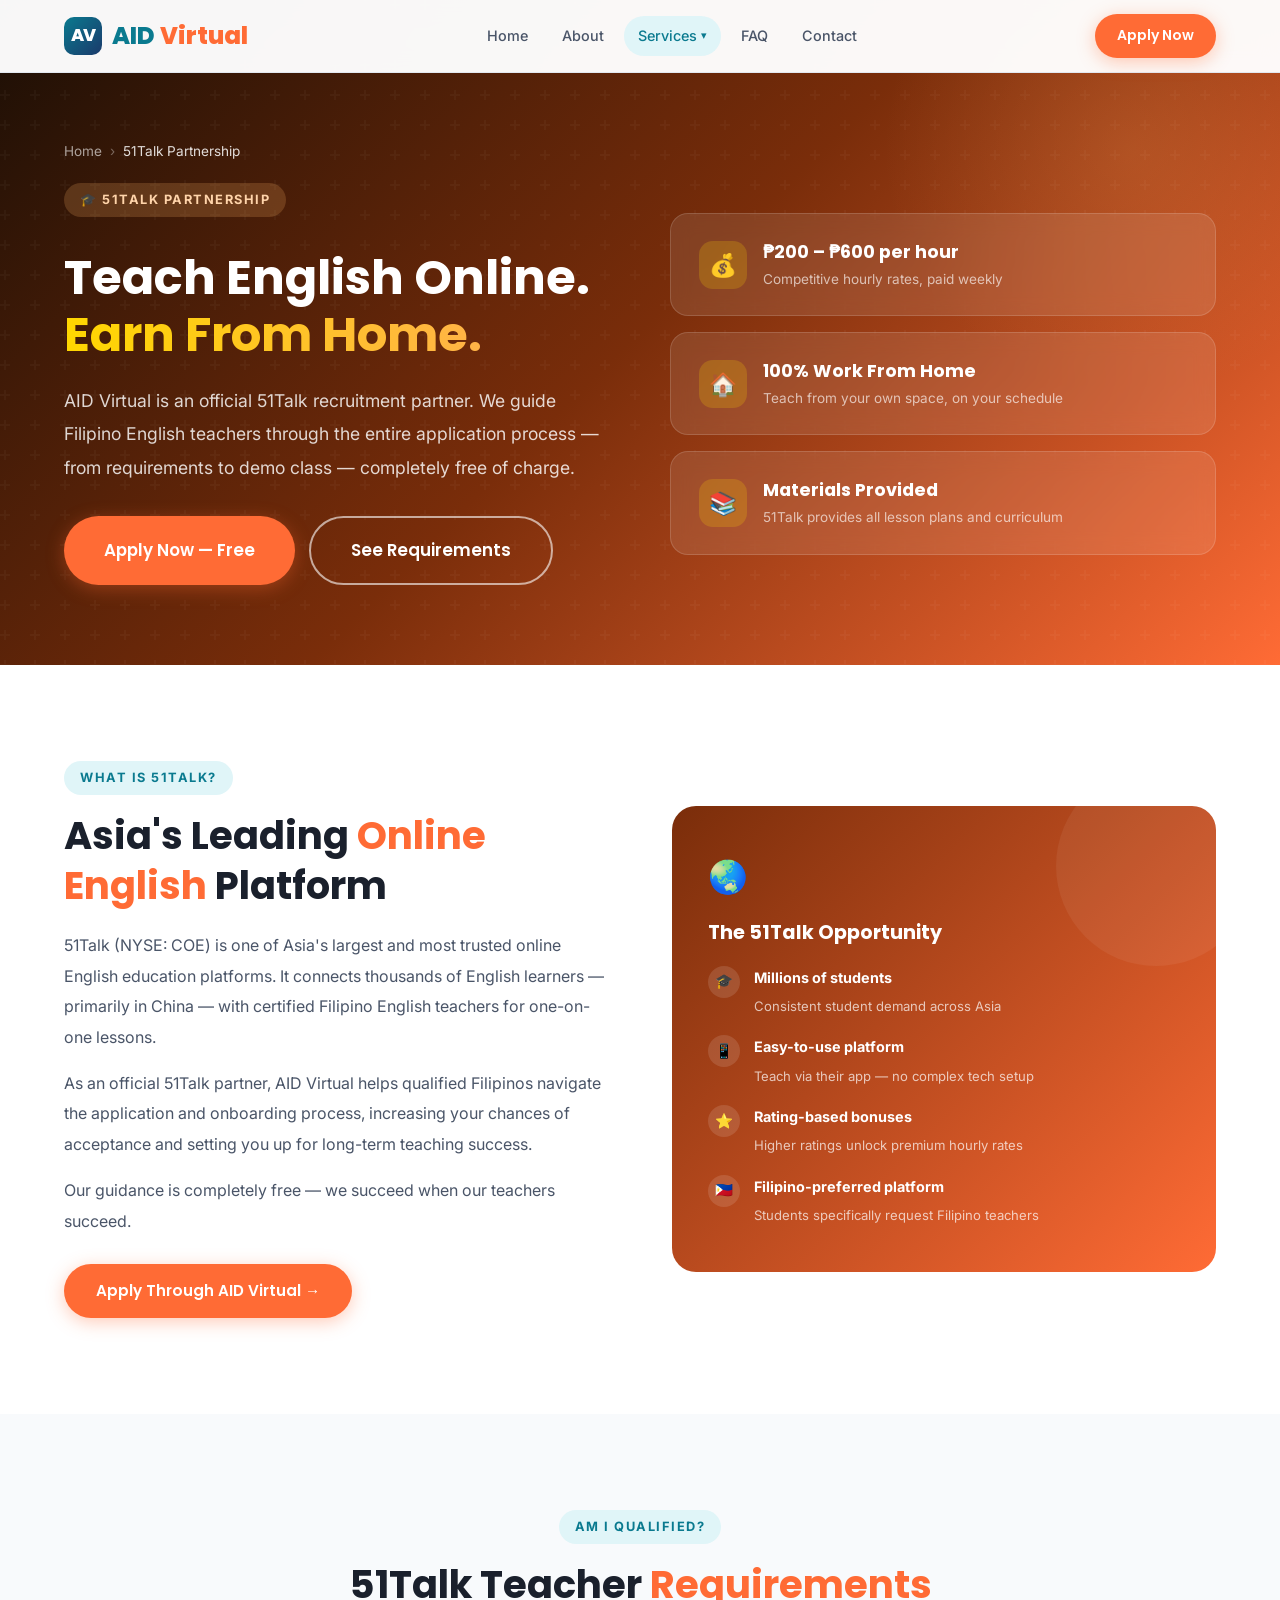
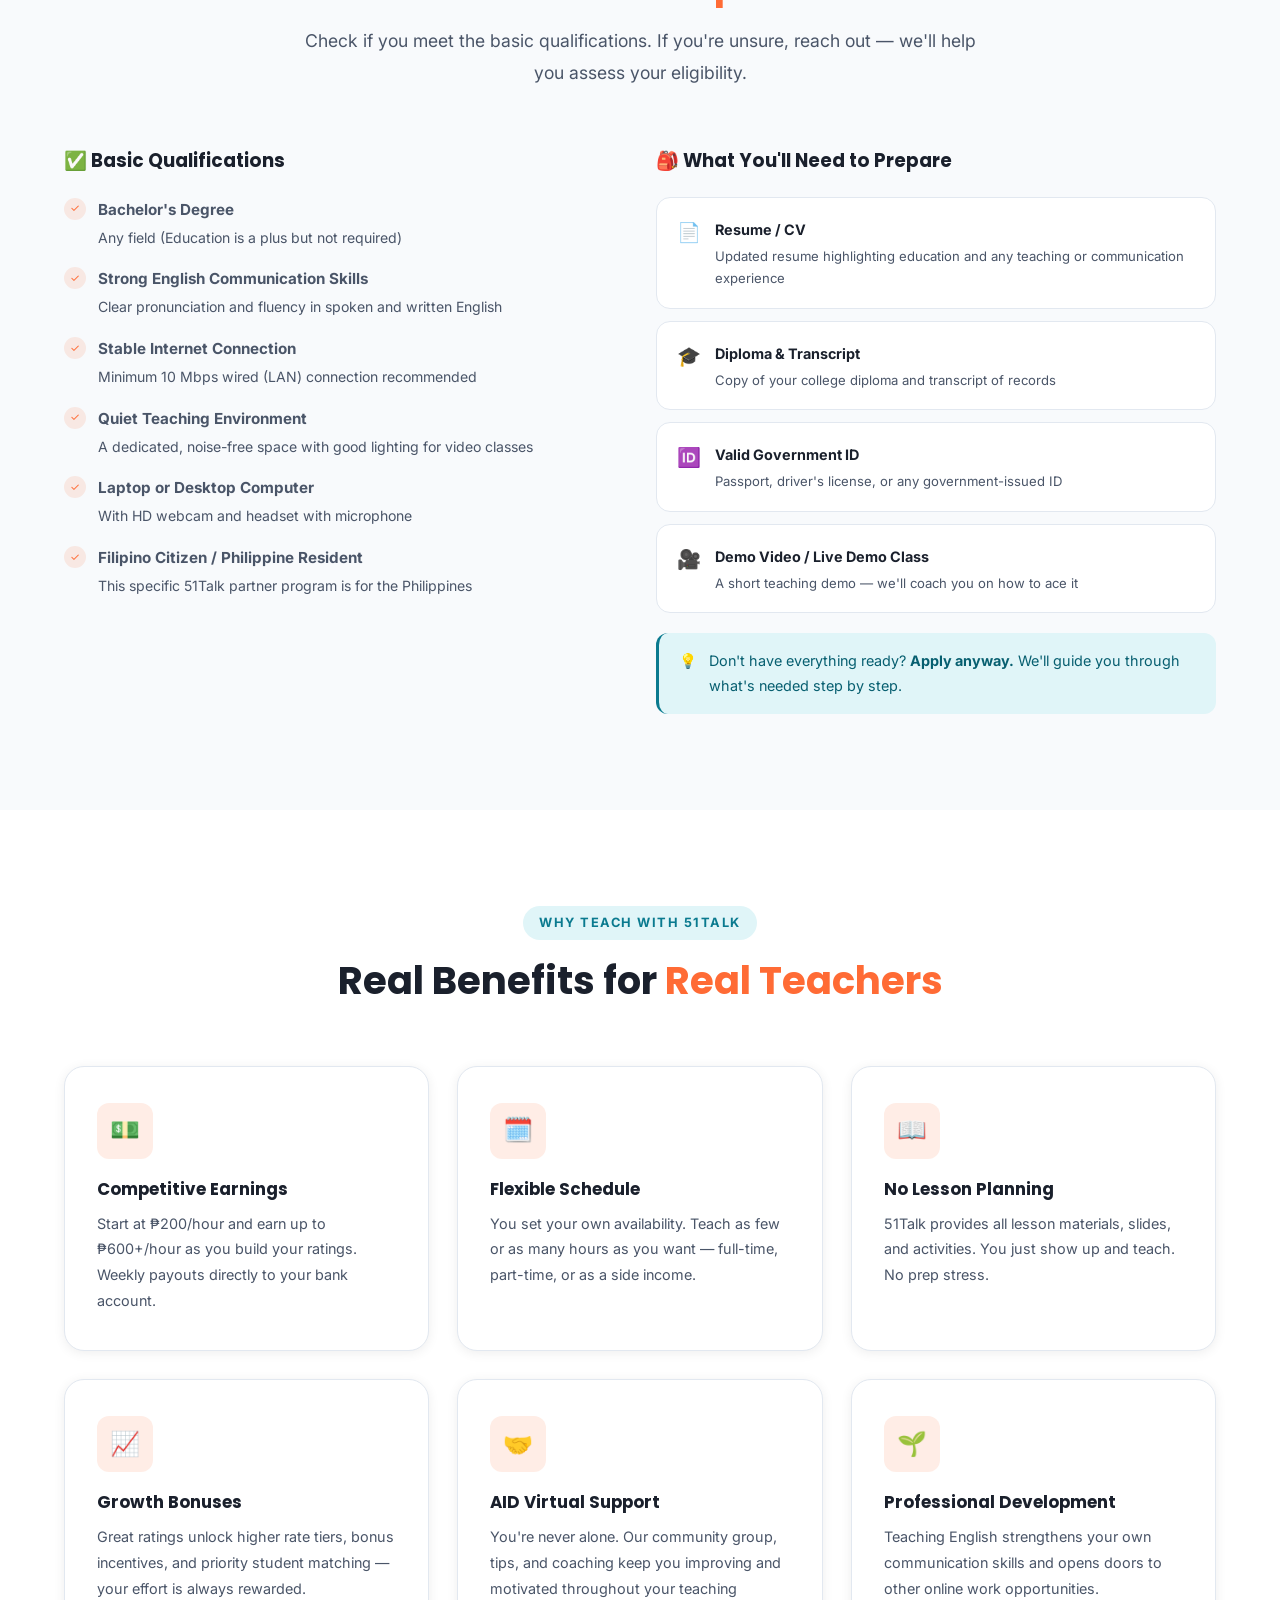
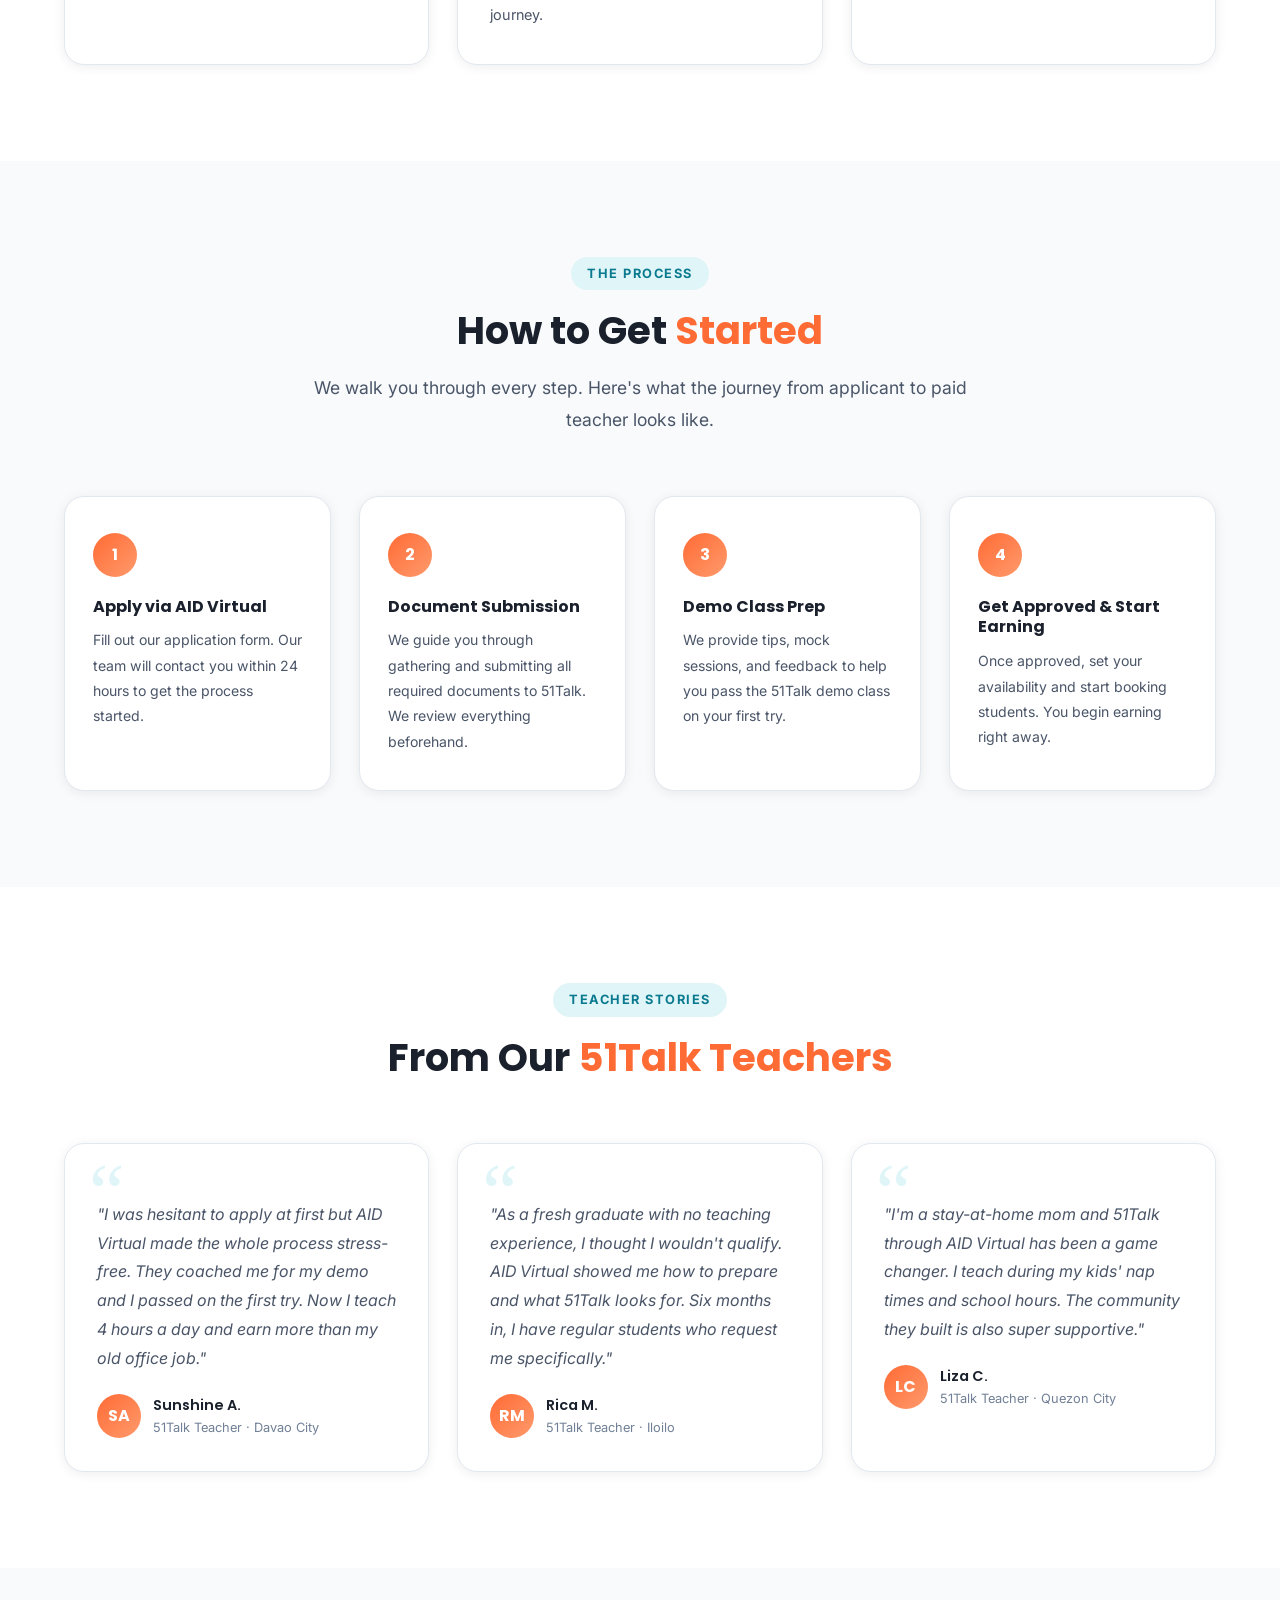
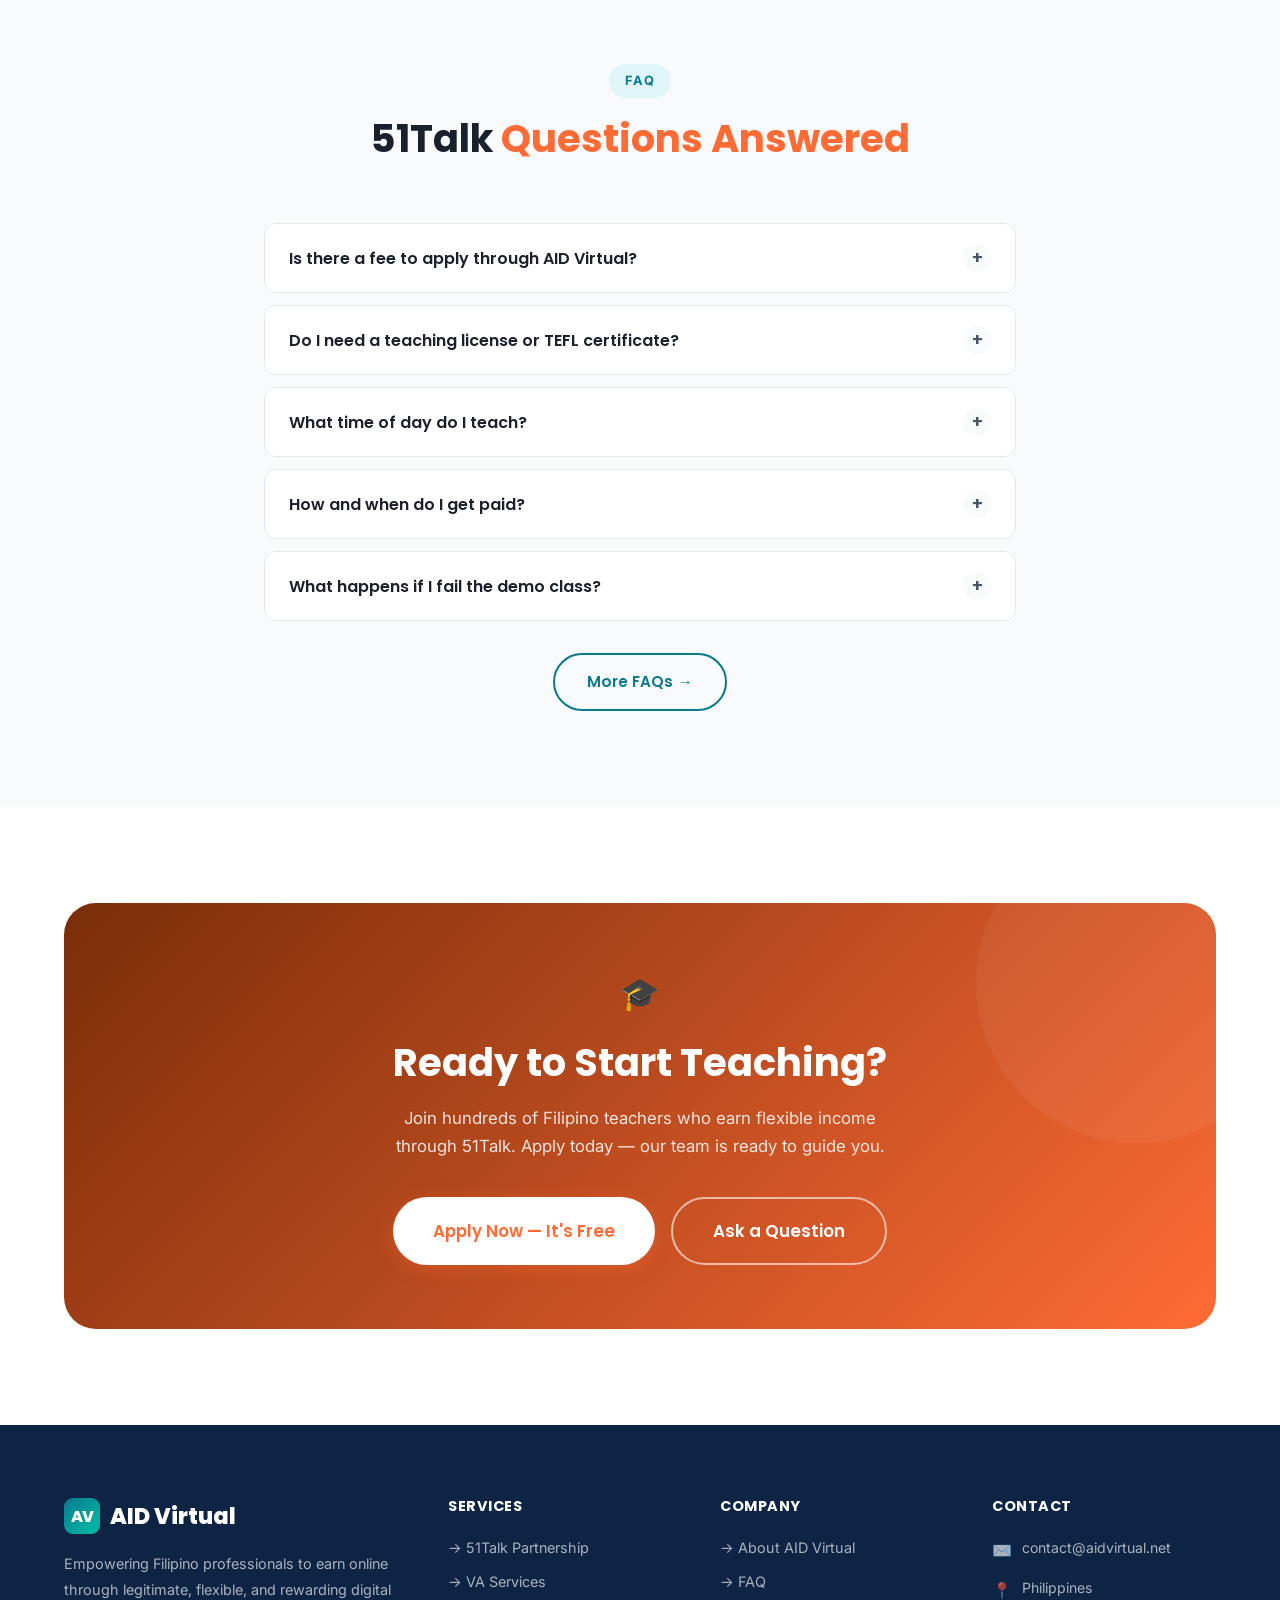
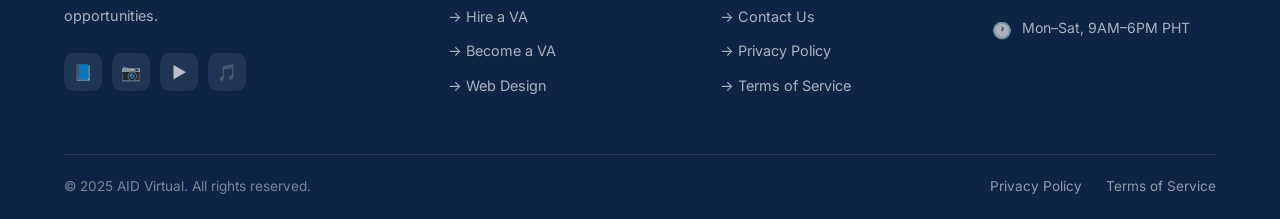
==== 51talk.html @ 7491eb92 "Initial commit: AID Virtual website" ====
<!DOCTYPE html>
<html lang="en">
<head>
  <meta charset="UTF-8" />
  <meta name="viewport" content="width=device-width, initial-scale=1.0" />
  <title>51Talk Partnership — Teach English Online | AID Virtual</title>
  <meta name="description" content="Join AID Virtual's 51Talk partnership and start earning ₱200–₱600/hour teaching English online from home. Free guidance, coaching, and community support." />
  <meta name="keywords" content="51Talk Philippines, teach English online Philippines, 51Talk application, online English teacher, work from home teacher Philippines" />
  <meta property="og:title" content="51Talk Partnership — Teach English Online | AID Virtual" />
  <meta property="og:description" content="Earn ₱200–₱600/hour teaching English online through 51Talk. AID Virtual guides you through every step — free of charge." />
  <meta property="og:url" content="https://aidvirtual.net/51talk.html" />
  <link rel="canonical" href="https://aidvirtual.net/51talk.html" />
  <link rel="icon" type="image/svg+xml" href="data:image/svg+xml,<svg xmlns='http://www.w3.org/2000/svg' viewBox='0 0 100 100'><rect width='100' height='100' rx='20' fill='%230A7A8F'/><text y='.9em' font-size='70' x='10' font-family='Arial' font-weight='bold' fill='white'>A</text></svg>" />
  <link rel="preconnect" href="https://fonts.googleapis.com" />
  <link rel="preconnect" href="https://fonts.gstatic.com" crossorigin />
  <link href="https://fonts.googleapis.com/css2?family=Poppins:wght@400;500;600;700;800&family=Inter:wght@400;500;600&display=swap" rel="stylesheet" />
  <link rel="stylesheet" href="styles.css" />
</head>
<body>

  <!-- ===== NAVIGATION ===== -->
  <nav class="navbar" role="navigation" aria-label="Main navigation">
    <div class="nav-container">
      <a href="index.html" class="nav-logo">
        <div class="logo-mark">AV</div>
        <span class="logo-text">AID <span>Virtual</span></span>
      </a>
      <div class="nav-links">
        <a href="index.html">Home</a>
        <a href="about.html">About</a>
        <div class="nav-dropdown">
          <a href="#" class="active">Services</a>
          <div class="dropdown-menu">
            <a href="51talk.html" class="dropdown-item">
              <div class="dropdown-icon" style="background:rgba(255,107,53,0.12);">🎓</div>
              <div class="dropdown-item-text">
                <strong>51Talk Partnership</strong>
                <span>Teach English online, earn from home</span>
              </div>
            </a>
            <a href="virtual-assistance.html" class="dropdown-item">
              <div class="dropdown-icon" style="background:rgba(0,191,165,0.12);">💼</div>
              <div class="dropdown-item-text">
                <strong>Virtual Assistance</strong>
                <span>Hire or become a skilled VA</span>
              </div>
            </a>
            <div class="dropdown-divider"></div>
            <a href="web-design.html" class="dropdown-item">
              <div class="dropdown-icon" style="background:rgba(124,58,237,0.12);">🌐</div>
              <div class="dropdown-item-text">
                <strong>Professional Web Design</strong>
                <span>Websites for doctors, lawyers & more</span>
              </div>
            </a>
          </div>
        </div>
        <a href="faq.html">FAQ</a>
        <a href="contact.html">Contact</a>
      </div>
      <div class="nav-cta">
        <a href="contact.html?service=51talk" class="btn btn-primary btn-sm">Apply Now</a>
      </div>
      <button class="hamburger" aria-label="Toggle menu">
        <span></span><span></span><span></span>
      </button>
    </div>
  </nav>
  <div class="mobile-menu">
    <a href="index.html">🏠 Home</a>
    <a href="about.html">👥 About Us</a>
    <a href="51talk.html">🎓 51Talk Partnership</a>
    <a href="virtual-assistance.html">💼 VA Services</a>
    <a href="web-design.html">🌐 Web Design</a>
    <a href="faq.html">❓ FAQ</a>
    <a href="contact.html">📬 Contact</a>
    <div class="mobile-cta">
      <a href="contact.html?service=51talk" class="btn btn-primary">Apply for 51Talk</a>
    </div>
  </div>

  <!-- ===== HERO ===== -->
  <section style="padding: 140px 0 80px; background: linear-gradient(135deg, #1A0E05 0%, #7A2D0A 50%, #FF6B35 100%); position: relative; overflow: hidden;">
    <div style="position: absolute; inset: 0; opacity: 0.03; background-image: url('data:image/svg+xml,%3Csvg width=\'60\' height=\'60\' viewBox=\'0 0 60 60\' xmlns=\'http://www.w3.org/2000/svg\'%3E%3Cg fill=\'%23ffffff\' fill-rule=\'evenodd\'%3E%3Cpath d=\'M36 34v-4h-2v4h-4v2h4v4h2v-4h4v-2h-4zm0-30V0h-2v4h-4v2h4v4h2V6h4V4h-4zM6 34v-4H4v4H0v2h4v4h2v-4h4v-2H6zM6 4V0H4v4H0v2h4v4h2V6h4V4H6z\'/%3E%3C/g%3E%3C/svg%3E'); pointer-events: none;"></div>
    <div style="position: absolute; top: -100px; right: -100px; width: 500px; height: 500px; background: radial-gradient(circle, rgba(255,180,100,0.15) 0%, transparent 70%); pointer-events: none;"></div>
    <div class="container" style="position: relative;">
      <nav class="breadcrumb" aria-label="Breadcrumb">
        <a href="index.html">Home</a>
        <span class="sep">›</span>
        <span class="current">51Talk Partnership</span>
      </nav>
      <div style="display: grid; grid-template-columns: 1fr 1fr; gap: 60px; align-items: center;">
        <div>
          <div class="eyebrow" style="background: rgba(255,180,100,0.2); color: #FFD4AA;">🎓 51Talk Partnership</div>
          <h1 style="font-size: clamp(2rem, 4vw, 3rem); color: white; margin: 16px 0 20px; line-height: 1.2;">Teach English Online. <span style="background: linear-gradient(90deg, #FFD700, #FFB347); -webkit-background-clip: text; -webkit-text-fill-color: transparent; background-clip: text;">Earn From Home.</span></h1>
          <p style="font-size: 1.1rem; color: rgba(255,255,255,0.82); line-height: 1.9; margin-bottom: 32px;">AID Virtual is an official 51Talk recruitment partner. We guide Filipino English teachers through the entire application process — from requirements to demo class — completely free of charge.</p>
          <div style="display: flex; gap: 14px; flex-wrap: wrap;">
            <a href="contact.html?service=51talk" class="btn btn-primary btn-lg">Apply Now — Free</a>
            <a href="#requirements" class="btn btn-outline btn-lg">See Requirements</a>
          </div>
        </div>
        <div class="fade-up" style="display: flex; flex-direction: column; gap: 16px;">
          <div style="background: rgba(255,255,255,0.1); backdrop-filter: blur(10px); border: 1px solid rgba(255,255,255,0.15); border-radius: 18px; padding: 24px 28px; display: flex; align-items: center; gap: 16px;">
            <div style="width: 48px; height: 48px; background: rgba(255,215,0,0.2); border-radius: 14px; display: flex; align-items: center; justify-content: center; font-size: 1.4rem; flex-shrink: 0;">💰</div>
            <div>
              <div style="font-family: 'Poppins', sans-serif; font-weight: 700; font-size: 1.1rem; color: white;">₱200 – ₱600 per hour</div>
              <div style="font-size: 0.85rem; color: rgba(255,255,255,0.65);">Competitive hourly rates, paid weekly</div>
            </div>
          </div>
          <div style="background: rgba(255,255,255,0.1); backdrop-filter: blur(10px); border: 1px solid rgba(255,255,255,0.15); border-radius: 18px; padding: 24px 28px; display: flex; align-items: center; gap: 16px;">
            <div style="width: 48px; height: 48px; background: rgba(255,215,0,0.2); border-radius: 14px; display: flex; align-items: center; justify-content: center; font-size: 1.4rem; flex-shrink: 0;">🏠</div>
            <div>
              <div style="font-family: 'Poppins', sans-serif; font-weight: 700; font-size: 1.1rem; color: white;">100% Work From Home</div>
              <div style="font-size: 0.85rem; color: rgba(255,255,255,0.65);">Teach from your own space, on your schedule</div>
            </div>
          </div>
          <div style="background: rgba(255,255,255,0.1); backdrop-filter: blur(10px); border: 1px solid rgba(255,255,255,0.15); border-radius: 18px; padding: 24px 28px; display: flex; align-items: center; gap: 16px;">
            <div style="width: 48px; height: 48px; background: rgba(255,215,0,0.2); border-radius: 14px; display: flex; align-items: center; justify-content: center; font-size: 1.4rem; flex-shrink: 0;">📚</div>
            <div>
              <div style="font-family: 'Poppins', sans-serif; font-weight: 700; font-size: 1.1rem; color: white;">Materials Provided</div>
              <div style="font-size: 0.85rem; color: rgba(255,255,255,0.65);">51Talk provides all lesson plans and curriculum</div>
            </div>
          </div>
        </div>
      </div>
    </div>
  </section>

  <!-- ===== ABOUT 51TALK ===== -->
  <section class="section">
    <div class="container">
      <div class="split">
        <div>
          <div class="eyebrow">What is 51Talk?</div>
          <h2 style="font-size: clamp(1.8rem, 3vw, 2.4rem); margin-bottom: 20px;">Asia's Leading <span class="text-cta">Online English</span> Platform</h2>
          <p style="color: var(--text-light); line-height: 1.9; margin-bottom: 16px;">51Talk (NYSE: COE) is one of Asia's largest and most trusted online English education platforms. It connects thousands of English learners — primarily in China — with certified Filipino English teachers for one-on-one lessons.</p>
          <p style="color: var(--text-light); line-height: 1.9; margin-bottom: 16px;">As an official 51Talk partner, AID Virtual helps qualified Filipinos navigate the application and onboarding process, increasing your chances of acceptance and setting you up for long-term teaching success.</p>
          <p style="color: var(--text-light); line-height: 1.9; margin-bottom: 28px;">Our guidance is completely free — we succeed when our teachers succeed.</p>
          <a href="contact.html?service=51talk" class="btn btn-primary">Apply Through AID Virtual →</a>
        </div>
        <div class="split-visual fade-up">
          <div style="background: linear-gradient(135deg, #7A2D0A, #FF6B35); border-radius: 24px; padding: 44px 36px; color: white; position: relative; overflow: hidden;">
            <div style="position: absolute; top: -40px; right: -40px; width: 200px; height: 200px; background: rgba(255,255,255,0.06); border-radius: 50%;"></div>
            <div style="position: relative;">
              <div style="font-size: 2rem; margin-bottom: 16px;">🌏</div>
              <h3 style="color: white; font-size: 1.2rem; margin-bottom: 20px;">The 51Talk Opportunity</h3>
              <div style="display: flex; flex-direction: column; gap: 16px;">
                <div style="display: flex; align-items: flex-start; gap: 14px;">
                  <div style="width: 32px; height: 32px; background: rgba(255,255,255,0.12); border-radius: 50%; display: flex; align-items: center; justify-content: center; flex-shrink: 0; font-size: 0.9rem;">🎓</div>
                  <div><strong style="display: block; margin-bottom: 2px; font-size: 0.9rem;">Millions of students</strong><span style="font-size: 0.82rem; color: rgba(255,255,255,0.7);">Consistent student demand across Asia</span></div>
                </div>
                <div style="display: flex; align-items: flex-start; gap: 14px;">
                  <div style="width: 32px; height: 32px; background: rgba(255,255,255,0.12); border-radius: 50%; display: flex; align-items: center; justify-content: center; flex-shrink: 0; font-size: 0.9rem;">📱</div>
                  <div><strong style="display: block; margin-bottom: 2px; font-size: 0.9rem;">Easy-to-use platform</strong><span style="font-size: 0.82rem; color: rgba(255,255,255,0.7);">Teach via their app — no complex tech setup</span></div>
                </div>
                <div style="display: flex; align-items: flex-start; gap: 14px;">
                  <div style="width: 32px; height: 32px; background: rgba(255,255,255,0.12); border-radius: 50%; display: flex; align-items: center; justify-content: center; flex-shrink: 0; font-size: 0.9rem;">⭐</div>
                  <div><strong style="display: block; margin-bottom: 2px; font-size: 0.9rem;">Rating-based bonuses</strong><span style="font-size: 0.82rem; color: rgba(255,255,255,0.7);">Higher ratings unlock premium hourly rates</span></div>
                </div>
                <div style="display: flex; align-items: flex-start; gap: 14px;">
                  <div style="width: 32px; height: 32px; background: rgba(255,255,255,0.12); border-radius: 50%; display: flex; align-items: center; justify-content: center; flex-shrink: 0; font-size: 0.9rem;">🇵🇭</div>
                  <div><strong style="display: block; margin-bottom: 2px; font-size: 0.9rem;">Filipino-preferred platform</strong><span style="font-size: 0.82rem; color: rgba(255,255,255,0.7);">Students specifically request Filipino teachers</span></div>
                </div>
              </div>
            </div>
          </div>
        </div>
      </div>
    </div>
  </section>

  <!-- ===== REQUIREMENTS ===== -->
  <section class="section section-alt" id="requirements">
    <div class="container">
      <div class="section-header">
        <div class="eyebrow">Am I Qualified?</div>
        <h2>51Talk Teacher <span class="text-cta">Requirements</span></h2>
        <p>Check if you meet the basic qualifications. If you're unsure, reach out — we'll help you assess your eligibility.</p>
      </div>

      <div class="grid-2" style="align-items: start;">
        <div>
          <h3 style="font-size: 1.15rem; margin-bottom: 24px; color: var(--text);">✅ Basic Qualifications</h3>
          <div class="feature-list" style="gap: 16px;">
            <div class="feature-item">
              <div class="check cta" style="background: rgba(255,107,53,0.12); color: var(--cta);">✓</div>
              <div>
                <strong style="display: block; margin-bottom: 2px;">Bachelor's Degree</strong>
                <span style="font-size: 0.88rem;">Any field (Education is a plus but not required)</span>
              </div>
            </div>
            <div class="feature-item">
              <div class="check" style="background: rgba(255,107,53,0.12); color: var(--cta);">✓</div>
              <div>
                <strong style="display: block; margin-bottom: 2px;">Strong English Communication Skills</strong>
                <span style="font-size: 0.88rem;">Clear pronunciation and fluency in spoken and written English</span>
              </div>
            </div>
            <div class="feature-item">
              <div class="check" style="background: rgba(255,107,53,0.12); color: var(--cta);">✓</div>
              <div>
                <strong style="display: block; margin-bottom: 2px;">Stable Internet Connection</strong>
                <span style="font-size: 0.88rem;">Minimum 10 Mbps wired (LAN) connection recommended</span>
              </div>
            </div>
            <div class="feature-item">
              <div class="check" style="background: rgba(255,107,53,0.12); color: var(--cta);">✓</div>
              <div>
                <strong style="display: block; margin-bottom: 2px;">Quiet Teaching Environment</strong>
                <span style="font-size: 0.88rem;">A dedicated, noise-free space with good lighting for video classes</span>
              </div>
            </div>
            <div class="feature-item">
              <div class="check" style="background: rgba(255,107,53,0.12); color: var(--cta);">✓</div>
              <div>
                <strong style="display: block; margin-bottom: 2px;">Laptop or Desktop Computer</strong>
                <span style="font-size: 0.88rem;">With HD webcam and headset with microphone</span>
              </div>
            </div>
            <div class="feature-item">
              <div class="check" style="background: rgba(255,107,53,0.12); color: var(--cta);">✓</div>
              <div>
                <strong style="display: block; margin-bottom: 2px;">Filipino Citizen / Philippine Resident</strong>
                <span style="font-size: 0.88rem;">This specific 51Talk partner program is for the Philippines</span>
              </div>
            </div>
          </div>
        </div>

        <div>
          <h3 style="font-size: 1.15rem; margin-bottom: 24px; color: var(--text);">🎒 What You'll Need to Prepare</h3>
          <div style="display: flex; flex-direction: column; gap: 12px;">
            <div style="background: white; border: 1px solid var(--border-light); border-radius: 14px; padding: 18px 20px; display: flex; align-items: flex-start; gap: 14px; transition: all 0.3s ease;" onmouseover="this.style.borderColor='var(--cta)'" onmouseout="this.style.borderColor='var(--border-light)'">
              <span style="font-size: 1.2rem;">📄</span>
              <div><strong style="font-size: 0.9rem;">Resume / CV</strong><p style="font-size: 0.82rem; color: var(--text-light); margin-top: 2px;">Updated resume highlighting education and any teaching or communication experience</p></div>
            </div>
            <div style="background: white; border: 1px solid var(--border-light); border-radius: 14px; padding: 18px 20px; display: flex; align-items: flex-start; gap: 14px; transition: all 0.3s ease;" onmouseover="this.style.borderColor='var(--cta)'" onmouseout="this.style.borderColor='var(--border-light)'">
              <span style="font-size: 1.2rem;">🎓</span>
              <div><strong style="font-size: 0.9rem;">Diploma & Transcript</strong><p style="font-size: 0.82rem; color: var(--text-light); margin-top: 2px;">Copy of your college diploma and transcript of records</p></div>
            </div>
            <div style="background: white; border: 1px solid var(--border-light); border-radius: 14px; padding: 18px 20px; display: flex; align-items: flex-start; gap: 14px; transition: all 0.3s ease;" onmouseover="this.style.borderColor='var(--cta)'" onmouseout="this.style.borderColor='var(--border-light)'">
              <span style="font-size: 1.2rem;">🆔</span>
              <div><strong style="font-size: 0.9rem;">Valid Government ID</strong><p style="font-size: 0.82rem; color: var(--text-light); margin-top: 2px;">Passport, driver's license, or any government-issued ID</p></div>
            </div>
            <div style="background: white; border: 1px solid var(--border-light); border-radius: 14px; padding: 18px 20px; display: flex; align-items: flex-start; gap: 14px; transition: all 0.3s ease;" onmouseover="this.style.borderColor='var(--cta)'" onmouseout="this.style.borderColor='var(--border-light)'">
              <span style="font-size: 1.2rem;">🎥</span>
              <div><strong style="font-size: 0.9rem;">Demo Video / Live Demo Class</strong><p style="font-size: 0.82rem; color: var(--text-light); margin-top: 2px;">A short teaching demo — we'll coach you on how to ace it</p></div>
            </div>
          </div>
          <div class="notice notice-info" style="margin-top: 20px;">
            <span>💡</span>
            <div>Don't have everything ready? <strong>Apply anyway.</strong> We'll guide you through what's needed step by step.</div>
          </div>
        </div>
      </div>
    </div>
  </section>

  <!-- ===== BENEFITS ===== -->
  <section class="section">
    <div class="container">
      <div class="section-header">
        <div class="eyebrow">Why Teach with 51Talk</div>
        <h2>Real Benefits for <span class="text-cta">Real Teachers</span></h2>
      </div>
      <div class="grid-3">
        <div class="card fade-up">
          <div class="card-icon cta-icon">💵</div>
          <h3 style="font-size: 1.05rem; margin-bottom: 10px;">Competitive Earnings</h3>
          <p style="color: var(--text-light); font-size: 0.9rem; line-height: 1.8;">Start at ₱200/hour and earn up to ₱600+/hour as you build your ratings. Weekly payouts directly to your bank account.</p>
        </div>
        <div class="card fade-up fade-up-delay-1">
          <div class="card-icon cta-icon">🗓️</div>
          <h3 style="font-size: 1.05rem; margin-bottom: 10px;">Flexible Schedule</h3>
          <p style="color: var(--text-light); font-size: 0.9rem; line-height: 1.8;">You set your own availability. Teach as few or as many hours as you want — full-time, part-time, or as a side income.</p>
        </div>
        <div class="card fade-up fade-up-delay-2">
          <div class="card-icon cta-icon">📖</div>
          <h3 style="font-size: 1.05rem; margin-bottom: 10px;">No Lesson Planning</h3>
          <p style="color: var(--text-light); font-size: 0.9rem; line-height: 1.8;">51Talk provides all lesson materials, slides, and activities. You just show up and teach. No prep stress.</p>
        </div>
        <div class="card fade-up">
          <div class="card-icon cta-icon">📈</div>
          <h3 style="font-size: 1.05rem; margin-bottom: 10px;">Growth Bonuses</h3>
          <p style="color: var(--text-light); font-size: 0.9rem; line-height: 1.8;">Great ratings unlock higher rate tiers, bonus incentives, and priority student matching — your effort is always rewarded.</p>
        </div>
        <div class="card fade-up fade-up-delay-1">
          <div class="card-icon cta-icon">🤝</div>
          <h3 style="font-size: 1.05rem; margin-bottom: 10px;">AID Virtual Support</h3>
          <p style="color: var(--text-light); font-size: 0.9rem; line-height: 1.8;">You're never alone. Our community group, tips, and coaching keep you improving and motivated throughout your teaching journey.</p>
        </div>
        <div class="card fade-up fade-up-delay-2">
          <div class="card-icon cta-icon">🌱</div>
          <h3 style="font-size: 1.05rem; margin-bottom: 10px;">Professional Development</h3>
          <p style="color: var(--text-light); font-size: 0.9rem; line-height: 1.8;">Teaching English strengthens your own communication skills and opens doors to other online work opportunities.</p>
        </div>
      </div>
    </div>
  </section>

  <!-- ===== HOW TO APPLY ===== -->
  <section class="section section-alt">
    <div class="container">
      <div class="section-header">
        <div class="eyebrow">The Process</div>
        <h2>How to Get <span class="text-cta">Started</span></h2>
        <p>We walk you through every step. Here's what the journey from applicant to paid teacher looks like.</p>
      </div>
      <div class="steps-grid">
        <div class="step-card fade-up">
          <div class="step-number" style="background: linear-gradient(135deg, #FF6B35, #FF9A6C);">1</div>
          <h3 style="font-size: 1rem; margin-bottom: 10px;">Apply via AID Virtual</h3>
          <p style="color: var(--text-light); font-size: 0.88rem; line-height: 1.8;">Fill out our application form. Our team will contact you within 24 hours to get the process started.</p>
        </div>
        <div class="step-card fade-up fade-up-delay-1">
          <div class="step-number" style="background: linear-gradient(135deg, #FF6B35, #FF9A6C);">2</div>
          <h3 style="font-size: 1rem; margin-bottom: 10px;">Document Submission</h3>
          <p style="color: var(--text-light); font-size: 0.88rem; line-height: 1.8;">We guide you through gathering and submitting all required documents to 51Talk. We review everything beforehand.</p>
        </div>
        <div class="step-card fade-up fade-up-delay-2">
          <div class="step-number" style="background: linear-gradient(135deg, #FF6B35, #FF9A6C);">3</div>
          <h3 style="font-size: 1rem; margin-bottom: 10px;">Demo Class Prep</h3>
          <p style="color: var(--text-light); font-size: 0.88rem; line-height: 1.8;">We provide tips, mock sessions, and feedback to help you pass the 51Talk demo class on your first try.</p>
        </div>
        <div class="step-card fade-up fade-up-delay-3">
          <div class="step-number" style="background: linear-gradient(135deg, #FF6B35, #FF9A6C);">4</div>
          <h3 style="font-size: 1rem; margin-bottom: 10px;">Get Approved & Start Earning</h3>
          <p style="color: var(--text-light); font-size: 0.88rem; line-height: 1.8;">Once approved, set your availability and start booking students. You begin earning right away.</p>
        </div>
      </div>
    </div>
  </section>

  <!-- ===== TESTIMONIALS ===== -->
  <section class="section">
    <div class="container">
      <div class="section-header">
        <div class="eyebrow">Teacher Stories</div>
        <h2>From Our <span class="text-cta">51Talk Teachers</span></h2>
      </div>
      <div class="grid-3">
        <div class="testimonial-card fade-up">
          <p class="testimonial-text">"I was hesitant to apply at first but AID Virtual made the whole process stress-free. They coached me for my demo and I passed on the first try. Now I teach 4 hours a day and earn more than my old office job."</p>
          <div class="testimonial-author">
            <div class="author-avatar" style="background: linear-gradient(135deg, #FF6B35, #FF9A6C);">SA</div>
            <div class="author-info">
              <div class="name">Sunshine A.</div>
              <div class="role">51Talk Teacher · Davao City</div>
            </div>
          </div>
        </div>
        <div class="testimonial-card fade-up fade-up-delay-1">
          <p class="testimonial-text">"As a fresh graduate with no teaching experience, I thought I wouldn't qualify. AID Virtual showed me how to prepare and what 51Talk looks for. Six months in, I have regular students who request me specifically."</p>
          <div class="testimonial-author">
            <div class="author-avatar" style="background: linear-gradient(135deg, #FF6B35, #FF9A6C);">RM</div>
            <div class="author-info">
              <div class="name">Rica M.</div>
              <div class="role">51Talk Teacher · Iloilo</div>
            </div>
          </div>
        </div>
        <div class="testimonial-card fade-up fade-up-delay-2">
          <p class="testimonial-text">"I'm a stay-at-home mom and 51Talk through AID Virtual has been a game changer. I teach during my kids' nap times and school hours. The community they built is also super supportive."</p>
          <div class="testimonial-author">
            <div class="author-avatar" style="background: linear-gradient(135deg, #FF6B35, #FF9A6C);">LC</div>
            <div class="author-info">
              <div class="name">Liza C.</div>
              <div class="role">51Talk Teacher · Quezon City</div>
            </div>
          </div>
        </div>
      </div>
    </div>
  </section>

  <!-- ===== FAQ ===== -->
  <section class="section section-alt">
    <div class="container" style="max-width: 800px;">
      <div class="section-header">
        <div class="eyebrow">FAQ</div>
        <h2>51Talk <span class="text-cta">Questions Answered</span></h2>
      </div>
      <div class="faq-item fade-up">
        <button class="faq-question">Is there a fee to apply through AID Virtual? <span class="faq-icon">+</span></button>
        <div class="faq-answer"><p>No — our guidance, coaching, and application support are 100% free. We will never ask you to pay for anything during the application process.</p></div>
      </div>
      <div class="faq-item fade-up">
        <button class="faq-question">Do I need a teaching license or TEFL certificate? <span class="faq-icon">+</span></button>
        <div class="faq-answer"><p>A teaching license is not required. A bachelor's degree (any field) and strong English communication skills are the primary qualifications. A TEFL certificate is an advantage but not mandatory.</p></div>
      </div>
      <div class="faq-item fade-up">
        <button class="faq-question">What time of day do I teach? <span class="faq-icon">+</span></button>
        <div class="faq-answer"><p>Because students are primarily in China, peak teaching times are Philippine mornings (around 6–10 AM PHT) and evenings (around 7–10 PM PHT). However, you can set your own availability and open slots during any hours you prefer.</p></div>
      </div>
      <div class="faq-item fade-up">
        <button class="faq-question">How and when do I get paid? <span class="faq-icon">+</span></button>
        <div class="faq-answer"><p>51Talk pays teachers weekly via direct bank transfer (local Philippine bank accounts supported). Your earnings accumulate throughout the week and are released on a regular payout schedule.</p></div>
      </div>
      <div class="faq-item fade-up">
        <button class="faq-question">What happens if I fail the demo class? <span class="faq-icon">+</span></button>
        <div class="faq-answer"><p>You can retry after a waiting period. With our coaching, the pass rate is significantly higher. We'll work with you on what went wrong and help you prepare for your next attempt.</p></div>
      </div>
      <div class="text-center mt-32 fade-up">
        <a href="faq.html#51talk" class="btn btn-outline-dark">More FAQs →</a>
      </div>
    </div>
  </section>

  <!-- ===== CTA ===== -->
  <section class="section">
    <div class="container">
      <div class="fade-up" style="background: linear-gradient(135deg, #7A2D0A 0%, #FF6B35 100%); border-radius: 32px; padding: 64px 56px; text-align: center; color: white; position: relative; overflow: hidden;">
        <div style="position: absolute; top: -80px; right: -80px; width: 320px; height: 320px; background: rgba(255,255,255,0.05); border-radius: 50%;"></div>
        <div style="position: relative;">
          <div style="font-size: 2rem; margin-bottom: 16px;">🎓</div>
          <h2 style="color: white; font-size: clamp(1.6rem, 3vw, 2.4rem); margin-bottom: 16px;">Ready to Start Teaching?</h2>
          <p style="color: rgba(255,255,255,0.85); font-size: 1.05rem; margin-bottom: 36px; max-width: 520px; margin-left: auto; margin-right: auto;">Join hundreds of Filipino teachers who earn flexible income through 51Talk. Apply today — our team is ready to guide you.</p>
          <div class="cta-buttons">
            <a href="contact.html?service=51talk" class="btn btn-primary btn-lg" style="background: white; color: var(--cta);">Apply Now — It's Free</a>
            <a href="contact.html" class="btn btn-outline btn-lg">Ask a Question</a>
          </div>
        </div>
      </div>
    </div>
  </section>

  <!-- ===== FOOTER ===== -->
  <footer class="footer" role="contentinfo">
    <div class="container">
      <div class="footer-grid">
        <div class="footer-brand">
          <div class="logo"><div class="logo-mark">AV</div>AID Virtual</div>
          <p>Empowering Filipino professionals to earn online through legitimate, flexible, and rewarding digital opportunities.</p>
          <div class="social-links">
            <a href="#" class="social-link" aria-label="Facebook">📘</a>
            <a href="#" class="social-link" aria-label="Instagram">📷</a>
            <a href="#" class="social-link" aria-label="YouTube">▶️</a>
            <a href="#" class="social-link" aria-label="TikTok">🎵</a>
          </div>
        </div>
        <div class="footer-col">
          <h4>Services</h4>
          <ul>
            <li><a href="51talk.html">→ 51Talk Partnership</a></li>
            <li><a href="virtual-assistance.html">→ VA Services</a></li>
            <li><a href="virtual-assistance.html#hire">→ Hire a VA</a></li>
            <li><a href="virtual-assistance.html#apply">→ Become a VA</a></li>
            <li><a href="web-design.html">→ Web Design</a></li>
          </ul>
        </div>
        <div class="footer-col">
          <h4>Company</h4>
          <ul>
            <li><a href="about.html">→ About AID Virtual</a></li>
            <li><a href="faq.html">→ FAQ</a></li>
            <li><a href="contact.html">→ Contact Us</a></li>
            <li><a href="privacy-policy.html">→ Privacy Policy</a></li>
            <li><a href="terms.html">→ Terms of Service</a></li>
          </ul>
        </div>
        <div class="footer-col">
          <h4>Contact</h4>
          <div class="footer-contact-item"><span class="icon">✉️</span><a href="mailto:contact@aidvirtual.net">contact@aidvirtual.net</a></div>
          <div class="footer-contact-item"><span class="icon">📍</span><span>Philippines</span></div>
          <div class="footer-contact-item"><span class="icon">🕐</span><span>Mon–Sat, 9AM–6PM PHT</span></div>
        </div>
      </div>
      <div class="footer-bottom">
        <span>© 2025 AID Virtual. All rights reserved.</span>
        <div style="display: flex; gap: 24px; flex-wrap: wrap;">
          <a href="privacy-policy.html">Privacy Policy</a>
          <a href="terms.html">Terms of Service</a>
        </div>
      </div>
    </div>
  </footer>

  <style>
    @media (max-width: 768px) {
      .hero-51-grid { grid-template-columns: 1fr !important; }
    }
  </style>
  <script src="script.js"></script>
</body>
</html>
---- styles.css ----
/* ===================================================
   AID Virtual — Global Stylesheet
   =================================================== */

/* ===== Google Fonts Import ===== */
@import url('https://fonts.googleapis.com/css2?family=Poppins:wght@400;500;600;700;800&family=Inter:wght@400;500;600&display=swap');

/* ===== CSS Variables ===== */
:root {
  --primary:        #0A7A8F;
  --primary-dark:   #075F70;
  --primary-light:  #E0F5F8;
  --primary-mid:    #B2E8EF;
  --navy:           #1B3A6B;
  --navy-dark:      #0D2445;
  --accent:         #00BFA5;
  --cta:            #FF6B35;
  --cta-dark:       #E55A25;
  --purple:         #7C3AED;
  --purple-dark:    #6025C5;
  --purple-light:   #EDE9FE;
  --text:           #1A202C;
  --text-light:     #4A5568;
  --text-lighter:   #718096;
  --white:          #FFFFFF;
  --bg:             #F8FAFC;
  --bg-alt:         #EFF6F8;
  --border:         #CBD5E0;
  --border-light:   #E2E8F0;
  --shadow:         0 4px 20px rgba(10, 122, 143, 0.10);
  --shadow-lg:      0 10px 40px rgba(10, 122, 143, 0.15);
  --shadow-card:    0 2px 12px rgba(0, 0, 0, 0.07);
  --radius:         12px;
  --radius-lg:      20px;
  --radius-xl:      32px;
  --radius-full:    9999px;
  --transition:     all 0.3s ease;
  --max-width:      1200px;
}

/* ===== Reset & Base ===== */
*, *::before, *::after {
  margin: 0;
  padding: 0;
  box-sizing: border-box;
}

html {
  scroll-behavior: smooth;
  scroll-padding-top: 80px;
}

body {
  font-family: 'Inter', sans-serif;
  color: var(--text);
  background: var(--white);
  line-height: 1.7;
  overflow-x: hidden;
}

h1, h2, h3, h4, h5, h6 {
  font-family: 'Poppins', sans-serif;
  line-height: 1.3;
  color: var(--text);
}

a {
  text-decoration: none;
  color: inherit;
  transition: var(--transition);
}

img {
  max-width: 100%;
  display: block;
}

ul { list-style: none; }

.container {
  max-width: var(--max-width);
  margin: 0 auto;
  padding: 0 24px;
}

/* ===== Buttons ===== */
.btn {
  display: inline-flex;
  align-items: center;
  gap: 8px;
  padding: 14px 32px;
  border-radius: var(--radius-full);
  font-family: 'Poppins', sans-serif;
  font-weight: 600;
  font-size: 0.95rem;
  cursor: pointer;
  border: none;
  transition: var(--transition);
  white-space: nowrap;
}

.btn-primary {
  background: var(--cta);
  color: var(--white);
  box-shadow: 0 4px 18px rgba(255, 107, 53, 0.35);
}
.btn-primary:hover {
  background: var(--cta-dark);
  transform: translateY(-2px);
  box-shadow: 0 8px 24px rgba(255, 107, 53, 0.45);
}

.btn-secondary {
  background: var(--primary);
  color: var(--white);
  box-shadow: 0 4px 18px rgba(10, 122, 143, 0.25);
}
.btn-secondary:hover {
  background: var(--primary-dark);
  transform: translateY(-2px);
  box-shadow: 0 8px 24px rgba(10, 122, 143, 0.35);
}

.btn-outline {
  background: transparent;
  color: var(--white);
  border: 2px solid rgba(255, 255, 255, 0.6);
}
.btn-outline:hover {
  background: rgba(255, 255, 255, 0.15);
  border-color: var(--white);
  transform: translateY(-2px);
}

.btn-outline-dark {
  background: transparent;
  color: var(--primary);
  border: 2px solid var(--primary);
}
.btn-outline-dark:hover {
  background: var(--primary);
  color: var(--white);
  transform: translateY(-2px);
}

.btn-sm {
  padding: 10px 22px;
  font-size: 0.875rem;
}

.btn-lg {
  padding: 18px 40px;
  font-size: 1.05rem;
}

/* ===== Navigation ===== */
.navbar {
  position: fixed;
  top: 0;
  left: 0;
  right: 0;
  z-index: 1000;
  background: rgba(255, 255, 255, 0.97);
  backdrop-filter: blur(12px);
  -webkit-backdrop-filter: blur(12px);
  border-bottom: 1px solid var(--border-light);
  transition: var(--transition);
}

.navbar.scrolled {
  box-shadow: 0 2px 20px rgba(10, 122, 143, 0.10);
}

.nav-container {
  max-width: var(--max-width);
  margin: 0 auto;
  padding: 0 24px;
  height: 72px;
  display: flex;
  align-items: center;
  justify-content: space-between;
}

.nav-logo {
  display: flex;
  align-items: center;
  gap: 10px;
  font-family: 'Poppins', sans-serif;
  font-weight: 800;
  font-size: 1.5rem;
  color: var(--primary);
}

.nav-logo .logo-mark {
  width: 38px;
  height: 38px;
  background: linear-gradient(135deg, var(--primary), var(--navy));
  border-radius: 10px;
  display: flex;
  align-items: center;
  justify-content: center;
  color: white;
  font-size: 1.1rem;
  font-weight: 800;
  letter-spacing: -1px;
}

.nav-logo .logo-text span {
  color: var(--cta);
}

.nav-links {
  display: flex;
  align-items: center;
  gap: 6px;
}

.nav-links a {
  padding: 8px 14px;
  border-radius: var(--radius-full);
  font-weight: 500;
  font-size: 0.9rem;
  color: var(--text-light);
  transition: var(--transition);
}

.nav-links a:hover,
.nav-links a.active {
  color: var(--primary);
  background: var(--primary-light);
}

.nav-cta {
  display: flex;
  align-items: center;
  gap: 10px;
}

.hamburger {
  display: none;
  flex-direction: column;
  gap: 5px;
  cursor: pointer;
  padding: 8px;
  border-radius: 8px;
  transition: var(--transition);
}
.hamburger:hover { background: var(--bg-alt); }

.hamburger span {
  display: block;
  width: 24px;
  height: 2px;
  background: var(--text);
  border-radius: 2px;
  transition: var(--transition);
}

.hamburger.open span:nth-child(1) {
  transform: translateY(7px) rotate(45deg);
}
.hamburger.open span:nth-child(2) {
  opacity: 0;
}
.hamburger.open span:nth-child(3) {
  transform: translateY(-7px) rotate(-45deg);
}

/* Mobile Menu */
.mobile-menu {
  display: none;
  position: fixed;
  top: 72px;
  left: 0;
  right: 0;
  background: var(--white);
  border-bottom: 1px solid var(--border-light);
  padding: 16px 24px 24px;
  z-index: 999;
  box-shadow: 0 8px 24px rgba(0,0,0,0.08);
}

.mobile-menu.open { display: block; }

.mobile-menu a {
  display: block;
  padding: 12px 16px;
  border-radius: var(--radius);
  font-weight: 500;
  color: var(--text);
  transition: var(--transition);
  margin-bottom: 4px;
}
.mobile-menu a:hover { background: var(--primary-light); color: var(--primary); }
.mobile-menu .mobile-cta {
  margin-top: 12px;
  display: flex;
  flex-direction: column;
  gap: 8px;
}
.mobile-menu .btn { width: 100%; justify-content: center; }

/* ===== Hero ===== */
.hero {
  padding-top: 72px;
  position: relative;
  overflow: hidden;
}

.hero-gradient {
  background: linear-gradient(135deg, var(--navy-dark) 0%, var(--navy) 40%, var(--primary) 100%);
}

/* ===== Section Styles ===== */
.section {
  padding: 96px 0;
}

.section-alt {
  background: var(--bg);
}

.section-primary {
  background: linear-gradient(135deg, var(--primary) 0%, var(--primary-dark) 100%);
  color: var(--white);
}

.section-navy {
  background: linear-gradient(135deg, var(--navy) 0%, var(--navy-dark) 100%);
  color: var(--white);
}

.section-header {
  text-align: center;
  max-width: 680px;
  margin: 0 auto 60px;
}

.section-header h2 {
  font-size: clamp(1.8rem, 3vw, 2.6rem);
  margin-bottom: 16px;
}

.section-header p {
  font-size: 1.1rem;
  color: var(--text-light);
  line-height: 1.8;
}

.section-primary .section-header h2,
.section-navy .section-header h2 {
  color: var(--white);
}

.section-primary .section-header p,
.section-navy .section-header p {
  color: rgba(255,255,255,0.8);
}

.eyebrow {
  display: inline-block;
  padding: 6px 16px;
  background: var(--primary-light);
  color: var(--primary);
  border-radius: var(--radius-full);
  font-size: 0.8rem;
  font-weight: 700;
  letter-spacing: 1.5px;
  text-transform: uppercase;
  margin-bottom: 16px;
}

.eyebrow-white {
  background: rgba(255,255,255,0.15);
  color: var(--white);
}

.eyebrow-accent {
  background: rgba(0, 191, 165, 0.15);
  color: var(--accent);
}

/* ===== Cards ===== */
.card {
  background: var(--white);
  border-radius: var(--radius-lg);
  padding: 36px 32px;
  box-shadow: var(--shadow-card);
  border: 1px solid var(--border-light);
  transition: var(--transition);
}

.card:hover {
  transform: translateY(-4px);
  box-shadow: var(--shadow-lg);
  border-color: var(--primary-mid);
}

.card-icon {
  width: 56px;
  height: 56px;
  background: var(--primary-light);
  border-radius: var(--radius);
  display: flex;
  align-items: center;
  justify-content: center;
  font-size: 1.5rem;
  margin-bottom: 20px;
}

.card-icon.cta-icon {
  background: rgba(255, 107, 53, 0.12);
}

.card-icon.accent-icon {
  background: rgba(0, 191, 165, 0.12);
}

/* ===== Grid Layouts ===== */
.grid-2 { display: grid; grid-template-columns: repeat(2, 1fr); gap: 32px; }
.grid-3 { display: grid; grid-template-columns: repeat(3, 1fr); gap: 28px; }
.grid-4 { display: grid; grid-template-columns: repeat(4, 1fr); gap: 24px; }
.grid-auto { display: grid; grid-template-columns: repeat(auto-fit, minmax(280px, 1fr)); gap: 28px; }

/* ===== Stats Strip ===== */
.stats-strip {
  background: var(--primary);
  padding: 56px 0;
  color: var(--white);
}

.stats-grid {
  display: grid;
  grid-template-columns: repeat(4, 1fr);
  gap: 24px;
  text-align: center;
}

.stat-item {
  padding: 16px;
}

.stat-item .stat-number {
  font-family: 'Poppins', sans-serif;
  font-size: clamp(2rem, 3.5vw, 2.8rem);
  font-weight: 800;
  color: var(--white);
  line-height: 1;
  margin-bottom: 8px;
}

.stat-item .stat-number span {
  color: var(--accent);
}

.stat-item .stat-label {
  font-size: 0.9rem;
  color: rgba(255,255,255,0.8);
  font-weight: 500;
}

/* ===== Badge / Tag ===== */
.badge {
  display: inline-flex;
  align-items: center;
  gap: 6px;
  padding: 5px 12px;
  border-radius: var(--radius-full);
  font-size: 0.8rem;
  font-weight: 600;
}

.badge-teal {
  background: var(--primary-light);
  color: var(--primary-dark);
}

.badge-accent {
  background: rgba(0, 191, 165, 0.12);
  color: #007A6A;
}

.badge-cta {
  background: rgba(255, 107, 53, 0.12);
  color: var(--cta-dark);
}

/* ===== Feature List ===== */
.feature-list {
  display: flex;
  flex-direction: column;
  gap: 14px;
}

.feature-item {
  display: flex;
  align-items: flex-start;
  gap: 12px;
  font-size: 0.95rem;
  color: var(--text-light);
}

.feature-item .check {
  width: 22px;
  height: 22px;
  background: var(--primary-light);
  border-radius: 50%;
  display: flex;
  align-items: center;
  justify-content: center;
  flex-shrink: 0;
  margin-top: 1px;
  color: var(--primary);
  font-size: 0.7rem;
}

.check-accent .check {
  background: rgba(0, 191, 165, 0.12);
  color: var(--accent);
}

/* ===== Process Steps ===== */
.steps-grid {
  display: grid;
  grid-template-columns: repeat(auto-fit, minmax(220px, 1fr));
  gap: 28px;
  counter-reset: steps;
}

.step-card {
  background: var(--white);
  border-radius: var(--radius-lg);
  padding: 36px 28px;
  box-shadow: var(--shadow-card);
  border: 1px solid var(--border-light);
  position: relative;
  transition: var(--transition);
}

.step-card:hover {
  transform: translateY(-4px);
  box-shadow: var(--shadow-lg);
}

.step-number {
  width: 44px;
  height: 44px;
  background: linear-gradient(135deg, var(--primary), var(--navy));
  border-radius: var(--radius-full);
  display: flex;
  align-items: center;
  justify-content: center;
  font-family: 'Poppins', sans-serif;
  font-weight: 700;
  font-size: 1rem;
  color: var(--white);
  margin-bottom: 20px;
}

/* ===== Testimonials ===== */
.testimonial-card {
  background: var(--white);
  border-radius: var(--radius-lg);
  padding: 32px;
  box-shadow: var(--shadow-card);
  border: 1px solid var(--border-light);
  position: relative;
}

.testimonial-card::before {
  content: '\201C';
  font-family: Georgia, serif;
  font-size: 5rem;
  color: var(--primary-light);
  position: absolute;
  top: 8px;
  left: 24px;
  line-height: 1;
}

.testimonial-text {
  font-style: italic;
  color: var(--text-light);
  margin-bottom: 20px;
  padding-top: 24px;
  line-height: 1.8;
}

.testimonial-author {
  display: flex;
  align-items: center;
  gap: 12px;
}

.author-avatar {
  width: 44px;
  height: 44px;
  border-radius: 50%;
  background: linear-gradient(135deg, var(--primary), var(--navy));
  display: flex;
  align-items: center;
  justify-content: center;
  font-weight: 700;
  color: var(--white);
  font-family: 'Poppins', sans-serif;
  font-size: 1rem;
  flex-shrink: 0;
}

.author-info .name {
  font-weight: 600;
  font-family: 'Poppins', sans-serif;
  font-size: 0.9rem;
  color: var(--text);
}

.author-info .role {
  font-size: 0.8rem;
  color: var(--text-lighter);
}

/* ===== FAQ ===== */
.faq-item {
  border: 1px solid var(--border-light);
  border-radius: var(--radius);
  overflow: hidden;
  margin-bottom: 12px;
  transition: var(--transition);
}

.faq-item.open {
  border-color: var(--primary-mid);
  box-shadow: 0 2px 12px rgba(10, 122, 143, 0.08);
}

.faq-question {
  width: 100%;
  padding: 20px 24px;
  background: var(--white);
  border: none;
  text-align: left;
  cursor: pointer;
  display: flex;
  justify-content: space-between;
  align-items: center;
  gap: 16px;
  font-family: 'Poppins', sans-serif;
  font-weight: 600;
  font-size: 1rem;
  color: var(--text);
  transition: var(--transition);
}

.faq-question:hover { background: var(--bg); }
.faq-item.open .faq-question { color: var(--primary); background: var(--primary-light); }

.faq-icon {
  width: 28px;
  height: 28px;
  flex-shrink: 0;
  background: var(--bg);
  border-radius: 50%;
  display: flex;
  align-items: center;
  justify-content: center;
  font-size: 1.1rem;
  transition: var(--transition);
  color: var(--text-light);
}

.faq-item.open .faq-icon {
  background: var(--primary);
  color: var(--white);
  transform: rotate(45deg);
}

.faq-answer {
  max-height: 0;
  overflow: hidden;
  transition: max-height 0.4s ease, padding 0.3s ease;
}

.faq-answer.open {
  max-height: 500px;
  padding: 0 24px 24px;
}

.faq-answer p {
  color: var(--text-light);
  line-height: 1.8;
  padding-top: 4px;
}

/* ===== Forms ===== */
.form-group {
  margin-bottom: 20px;
}

.form-group label {
  display: block;
  font-weight: 600;
  font-size: 0.9rem;
  margin-bottom: 8px;
  color: var(--text);
  font-family: 'Poppins', sans-serif;
}

.form-group input,
.form-group select,
.form-group textarea {
  width: 100%;
  padding: 14px 18px;
  border: 1.5px solid var(--border);
  border-radius: var(--radius);
  font-family: 'Inter', sans-serif;
  font-size: 0.95rem;
  color: var(--text);
  background: var(--white);
  transition: var(--transition);
  outline: none;
}

.form-group input:focus,
.form-group select:focus,
.form-group textarea:focus {
  border-color: var(--primary);
  box-shadow: 0 0 0 3px rgba(10, 122, 143, 0.12);
}

.form-group textarea { resize: vertical; min-height: 140px; }

.form-row {
  display: grid;
  grid-template-columns: 1fr 1fr;
  gap: 20px;
}

/* ===== Footer ===== */
.footer {
  background: var(--navy-dark);
  color: rgba(255,255,255,0.85);
  padding: 72px 0 0;
}

.footer-grid {
  display: grid;
  grid-template-columns: 1.5fr 1fr 1fr 1fr;
  gap: 48px;
  padding-bottom: 56px;
  border-bottom: 1px solid rgba(255,255,255,0.1);
}

.footer-brand .logo {
  font-family: 'Poppins', sans-serif;
  font-weight: 800;
  font-size: 1.4rem;
  color: var(--white);
  margin-bottom: 16px;
  display: flex;
  align-items: center;
  gap: 10px;
}

.footer-brand .logo .logo-mark {
  width: 36px;
  height: 36px;
  background: linear-gradient(135deg, var(--primary), var(--accent));
  border-radius: 9px;
  display: flex;
  align-items: center;
  justify-content: center;
  font-size: 1rem;
  font-weight: 800;
  color: white;
  letter-spacing: -1px;
}

.footer-brand p {
  font-size: 0.9rem;
  line-height: 1.8;
  color: rgba(255,255,255,0.65);
  margin-bottom: 24px;
}

.social-links {
  display: flex;
  gap: 10px;
}

.social-link {
  width: 38px;
  height: 38px;
  background: rgba(255,255,255,0.08);
  border-radius: 10px;
  display: flex;
  align-items: center;
  justify-content: center;
  font-size: 1rem;
  color: rgba(255,255,255,0.7);
  transition: var(--transition);
}

.social-link:hover {
  background: var(--primary);
  color: var(--white);
  transform: translateY(-2px);
}

.footer-col h4 {
  font-family: 'Poppins', sans-serif;
  font-weight: 700;
  font-size: 0.9rem;
  letter-spacing: 0.5px;
  color: var(--white);
  margin-bottom: 20px;
  text-transform: uppercase;
}

.footer-col ul {
  display: flex;
  flex-direction: column;
  gap: 10px;
}

.footer-col ul a {
  font-size: 0.9rem;
  color: rgba(255,255,255,0.65);
  transition: var(--transition);
  display: flex;
  align-items: center;
  gap: 6px;
}

.footer-col ul a:hover {
  color: var(--accent);
  padding-left: 4px;
}

.footer-contact-item {
  display: flex;
  align-items: flex-start;
  gap: 10px;
  margin-bottom: 12px;
  font-size: 0.88rem;
  color: rgba(255,255,255,0.65);
}

.footer-contact-item .icon {
  font-size: 1rem;
  flex-shrink: 0;
  margin-top: 1px;
}

.footer-bottom {
  padding: 20px 0;
  display: flex;
  justify-content: space-between;
  align-items: center;
  gap: 16px;
  font-size: 0.85rem;
  color: rgba(255,255,255,0.45);
  flex-wrap: wrap;
}

.footer-bottom a {
  color: rgba(255,255,255,0.55);
  transition: var(--transition);
}
.footer-bottom a:hover { color: var(--accent); }

/* ===== Utility ===== */
.text-center { text-align: center; }
.text-primary { color: var(--primary); }
.text-accent { color: var(--accent); }
.text-cta { color: var(--cta); }
.text-white { color: var(--white); }
.text-muted { color: var(--text-lighter); }

.mt-8 { margin-top: 8px; }
.mt-16 { margin-top: 16px; }
.mt-24 { margin-top: 24px; }
.mt-32 { margin-top: 32px; }
.mt-48 { margin-top: 48px; }
.mb-8 { margin-bottom: 8px; }
.mb-16 { margin-bottom: 16px; }
.mb-24 { margin-bottom: 24px; }
.mb-32 { margin-bottom: 32px; }

.flex { display: flex; }
.flex-center { display: flex; align-items: center; justify-content: center; }
.flex-between { display: flex; align-items: center; justify-content: space-between; }
.gap-8 { gap: 8px; }
.gap-16 { gap: 16px; }
.gap-24 { gap: 24px; }
.gap-32 { gap: 32px; }
.wrap { flex-wrap: wrap; }

.divider {
  height: 1px;
  background: var(--border-light);
  margin: 48px 0;
}

/* ===== Page Hero (inner pages) ===== */
.page-hero {
  padding: 140px 0 80px;
  background: linear-gradient(135deg, var(--navy-dark) 0%, var(--navy) 50%, var(--primary) 100%);
  position: relative;
  overflow: hidden;
}

.page-hero::before {
  content: '';
  position: absolute;
  inset: 0;
  background: url("data:image/svg+xml,%3Csvg width='60' height='60' viewBox='0 0 60 60' xmlns='http://www.w3.org/2000/svg'%3E%3Cg fill='none' fill-rule='evenodd'%3E%3Cg fill='%23ffffff' fill-opacity='0.025'%3E%3Cpath d='M36 34v-4h-2v4h-4v2h4v4h2v-4h4v-2h-4zm0-30V0h-2v4h-4v2h4v4h2V6h4V4h-4zM6 34v-4H4v4H0v2h4v4h2v-4h4v-2H6zM6 4V0H4v4H0v2h4v4h2V6h4V4H6z'/%3E%3C/g%3E%3C/g%3E%3C/svg%3E");
}

.page-hero .container { position: relative; }

.page-hero h1 {
  font-size: clamp(2rem, 4vw, 3rem);
  color: var(--white);
  margin-bottom: 16px;
}

.page-hero p {
  font-size: 1.15rem;
  color: rgba(255,255,255,0.8);
  max-width: 600px;
  line-height: 1.8;
}

.breadcrumb {
  display: flex;
  align-items: center;
  gap: 8px;
  margin-bottom: 20px;
  font-size: 0.85rem;
}

.breadcrumb a { color: rgba(255,255,255,0.6); }
.breadcrumb a:hover { color: var(--white); }
.breadcrumb .sep { color: rgba(255,255,255,0.35); }
.breadcrumb .current { color: rgba(255,255,255,0.85); }

/* ===== Scroll Animation ===== */
.fade-up {
  opacity: 0;
  transform: translateY(30px);
  transition: opacity 0.6s ease, transform 0.6s ease;
}

.fade-up.visible {
  opacity: 1;
  transform: translateY(0);
}

.fade-up-delay-1 { transition-delay: 0.1s; }
.fade-up-delay-2 { transition-delay: 0.2s; }
.fade-up-delay-3 { transition-delay: 0.3s; }
.fade-up-delay-4 { transition-delay: 0.4s; }

/* ===== Split Layout (text + visual) ===== */
.split {
  display: grid;
  grid-template-columns: 1fr 1fr;
  gap: 64px;
  align-items: center;
}

.split.reverse .split-visual { order: -1; }

.split-visual {
  position: relative;
}

.visual-card {
  background: linear-gradient(135deg, var(--primary), var(--navy));
  border-radius: var(--radius-xl);
  padding: 48px 40px;
  color: var(--white);
  position: relative;
  overflow: hidden;
}

.visual-card::before {
  content: '';
  position: absolute;
  top: -40px;
  right: -40px;
  width: 200px;
  height: 200px;
  background: rgba(255,255,255,0.06);
  border-radius: 50%;
}

.visual-card::after {
  content: '';
  position: absolute;
  bottom: -60px;
  left: -30px;
  width: 240px;
  height: 240px;
  background: rgba(255,255,255,0.04);
  border-radius: 50%;
}

/* ===== Tags Strip ===== */
.tags-strip {
  display: flex;
  flex-wrap: wrap;
  gap: 10px;
  margin-top: 24px;
}

.tag {
  padding: 7px 16px;
  background: var(--white);
  border: 1px solid var(--border-light);
  border-radius: var(--radius-full);
  font-size: 0.85rem;
  font-weight: 500;
  color: var(--text-light);
  transition: var(--transition);
}

.tag:hover {
  border-color: var(--primary);
  color: var(--primary);
  background: var(--primary-light);
}

/* ===== CTA Banner ===== */
.cta-banner {
  background: linear-gradient(135deg, var(--primary) 0%, var(--navy) 100%);
  border-radius: var(--radius-xl);
  padding: 64px 56px;
  text-align: center;
  color: var(--white);
  position: relative;
  overflow: hidden;
}

.cta-banner::before {
  content: '';
  position: absolute;
  top: -80px;
  right: -80px;
  width: 320px;
  height: 320px;
  background: rgba(255,255,255,0.05);
  border-radius: 50%;
}

.cta-banner::after {
  content: '';
  position: absolute;
  bottom: -100px;
  left: -60px;
  width: 280px;
  height: 280px;
  background: rgba(0, 191, 165, 0.08);
  border-radius: 50%;
}

.cta-banner .container { position: relative; }
.cta-banner h2 { color: var(--white); margin-bottom: 16px; font-size: clamp(1.6rem, 3vw, 2.4rem); }
.cta-banner p { color: rgba(255,255,255,0.8); margin-bottom: 36px; font-size: 1.05rem; }

.cta-buttons {
  display: flex;
  gap: 16px;
  justify-content: center;
  flex-wrap: wrap;
}

/* ===== Alert / Notice ===== */
.notice {
  padding: 16px 20px;
  border-radius: var(--radius);
  font-size: 0.9rem;
  display: flex;
  align-items: flex-start;
  gap: 12px;
}

.notice-info {
  background: var(--primary-light);
  border-left: 3px solid var(--primary);
  color: var(--primary-dark);
}

.notice-success {
  background: rgba(0, 191, 165, 0.1);
  border-left: 3px solid var(--accent);
  color: #006655;
}

/* ===== Pricing Card ===== */
.pricing-card {
  background: var(--white);
  border-radius: var(--radius-lg);
  padding: 40px 32px;
  border: 1.5px solid var(--border-light);
  transition: var(--transition);
  position: relative;
}

.pricing-card:hover, .pricing-card.featured {
  border-color: var(--primary);
  box-shadow: var(--shadow-lg);
  transform: translateY(-4px);
}

.pricing-card.featured {
  background: linear-gradient(135deg, var(--primary-light) 0%, var(--white) 100%);
}

.pricing-badge {
  position: absolute;
  top: -12px;
  left: 50%;
  transform: translateX(-50%);
  background: var(--cta);
  color: var(--white);
  padding: 4px 16px;
  border-radius: var(--radius-full);
  font-size: 0.78rem;
  font-weight: 700;
  letter-spacing: 0.5px;
  white-space: nowrap;
}

/* ===== Services Dropdown Nav ===== */
.nav-dropdown {
  position: relative;
}

.nav-dropdown > a {
  display: flex;
  align-items: center;
  gap: 4px;
}

.nav-dropdown > a::after {
  content: '▾';
  font-size: 0.7rem;
  transition: transform 0.2s ease;
}

.nav-dropdown:hover > a::after {
  transform: rotate(180deg);
}

.dropdown-menu {
  position: absolute;
  top: calc(100% + 8px);
  left: 50%;
  transform: translateX(-50%);
  width: 280px;
  background: var(--white);
  border-radius: var(--radius-lg);
  box-shadow: 0 8px 32px rgba(0,0,0,0.12), 0 0 0 1px var(--border-light);
  padding: 10px;
  opacity: 0;
  visibility: hidden;
  pointer-events: none;
  transition: opacity 0.2s ease, transform 0.2s ease, visibility 0.2s;
  transform: translateX(-50%) translateY(6px);
  z-index: 200;
}

.nav-dropdown:hover .dropdown-menu,
.nav-dropdown:focus-within .dropdown-menu {
  opacity: 1;
  visibility: visible;
  pointer-events: auto;
  transform: translateX(-50%) translateY(0);
}

.dropdown-item {
  display: flex !important;
  align-items: center !important;
  gap: 12px !important;
  padding: 12px 14px !important;
  border-radius: var(--radius) !important;
  font-weight: 500 !important;
  font-size: 0.88rem !important;
  color: var(--text) !important;
  background: transparent !important;
  transition: var(--transition) !important;
  text-decoration: none;
}

.dropdown-item:hover {
  background: var(--bg) !important;
  color: var(--text) !important;
}

.dropdown-icon {
  width: 36px;
  height: 36px;
  border-radius: 10px;
  display: flex;
  align-items: center;
  justify-content: center;
  font-size: 1.1rem;
  flex-shrink: 0;
}

.dropdown-item-text strong {
  display: block;
  font-family: 'Poppins', sans-serif;
  font-weight: 600;
  font-size: 0.88rem;
  color: var(--text);
  margin-bottom: 2px;
}

.dropdown-item-text span {
  font-size: 0.78rem;
  color: var(--text-lighter);
}

.dropdown-divider {
  height: 1px;
  background: var(--border-light);
  margin: 6px 4px;
}

/* Purple utility classes */
.text-purple { color: var(--purple); }
.btn-purple {
  background: var(--purple);
  color: var(--white);
  box-shadow: 0 4px 18px rgba(124, 58, 237, 0.30);
}
.btn-purple:hover {
  background: var(--purple-dark);
  transform: translateY(-2px);
  box-shadow: 0 8px 24px rgba(124, 58, 237, 0.40);
}

/* ===== Responsive ===== */
@media (max-width: 1024px) {
  .footer-grid {
    grid-template-columns: 1fr 1fr;
    gap: 40px;
  }
}

@media (max-width: 768px) {
  .section { padding: 72px 0; }
  .section-header { margin-bottom: 48px; }

  .nav-links, .nav-cta { display: none; }
  .hamburger { display: flex; }

  .grid-2, .grid-3, .grid-4 { grid-template-columns: 1fr; }
  .split { grid-template-columns: 1fr; gap: 40px; }
  .split.reverse .split-visual { order: 0; }

  .stats-grid { grid-template-columns: repeat(2, 1fr); }

  .form-row { grid-template-columns: 1fr; }

  .footer-grid { grid-template-columns: 1fr; gap: 32px; }
  .footer-bottom { flex-direction: column; text-align: center; }

  .cta-banner { padding: 48px 28px; }

  .page-hero { padding: 120px 0 64px; }
}

@media (max-width: 480px) {
  .container { padding: 0 16px; }
  .stats-grid { grid-template-columns: repeat(2, 1fr); gap: 16px; }
  .cta-banner { padding: 40px 20px; }
  .btn-lg { padding: 16px 28px; font-size: 0.95rem; }
}
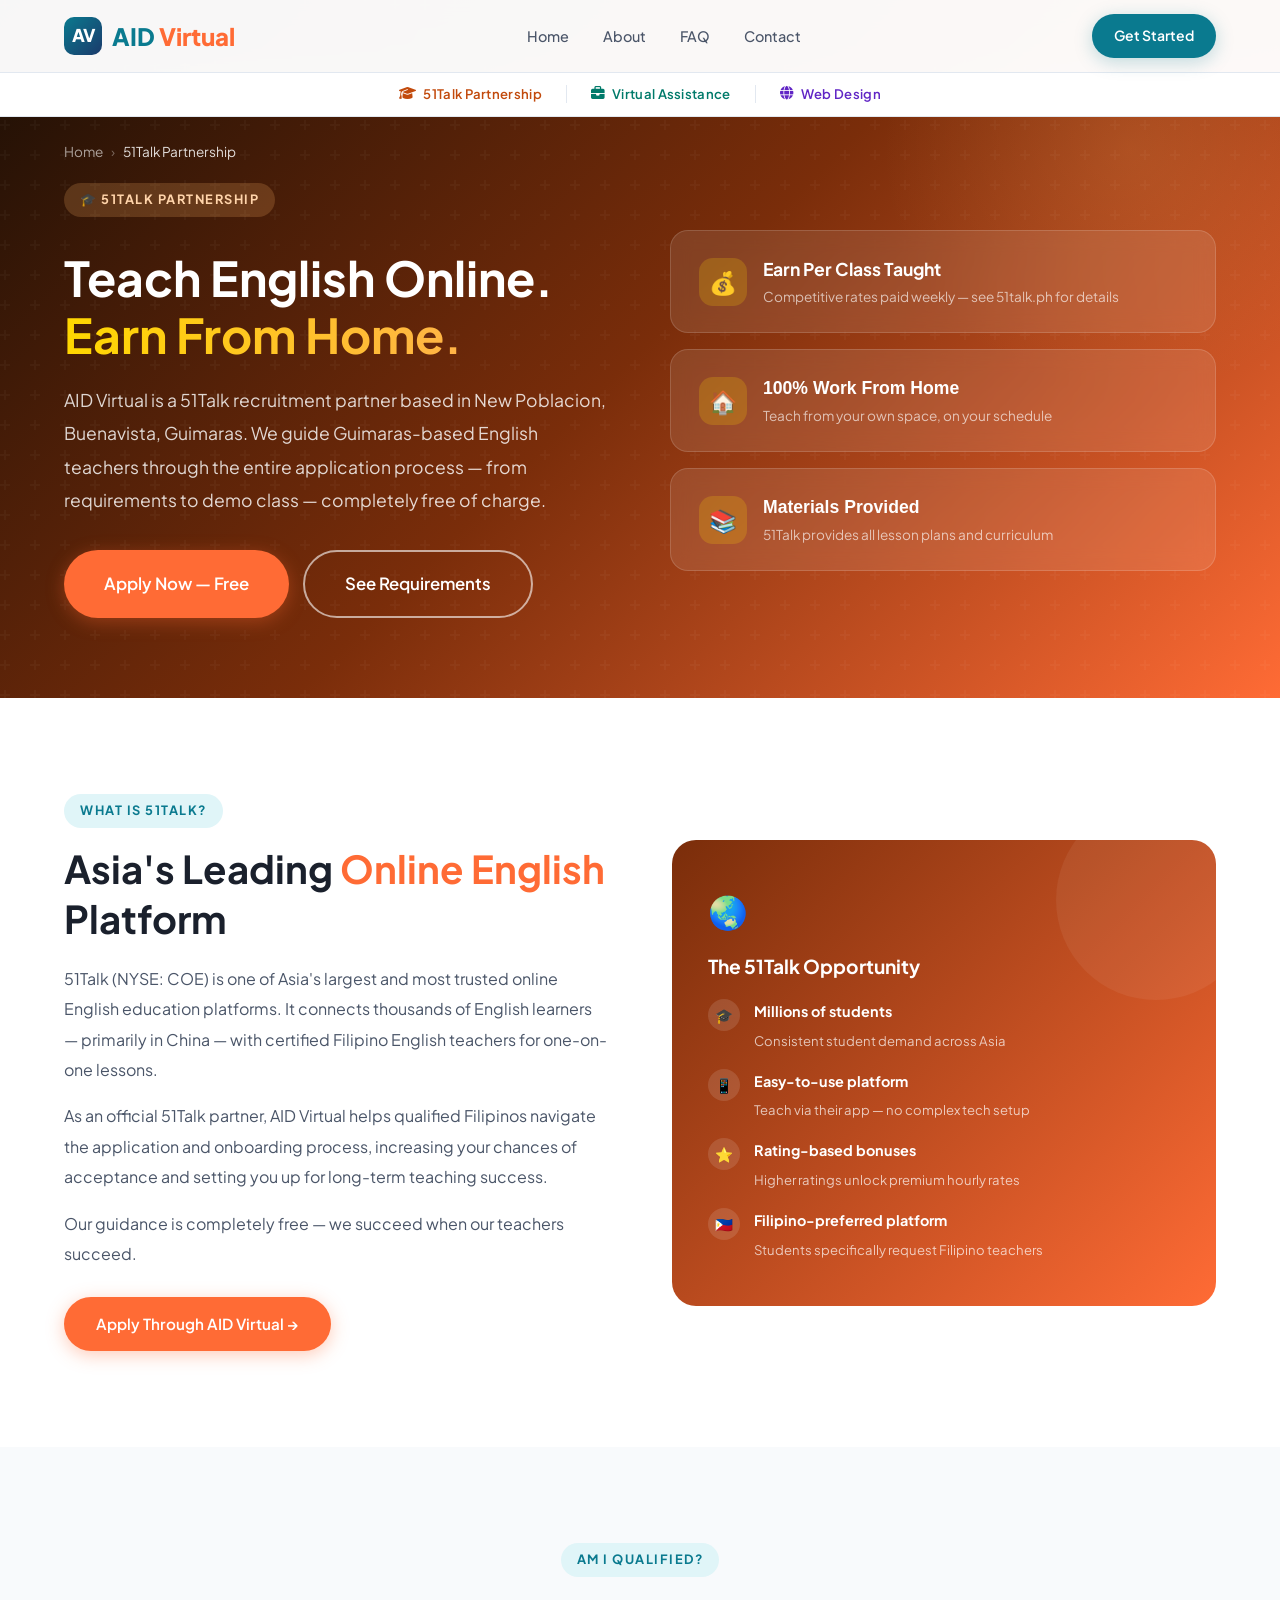
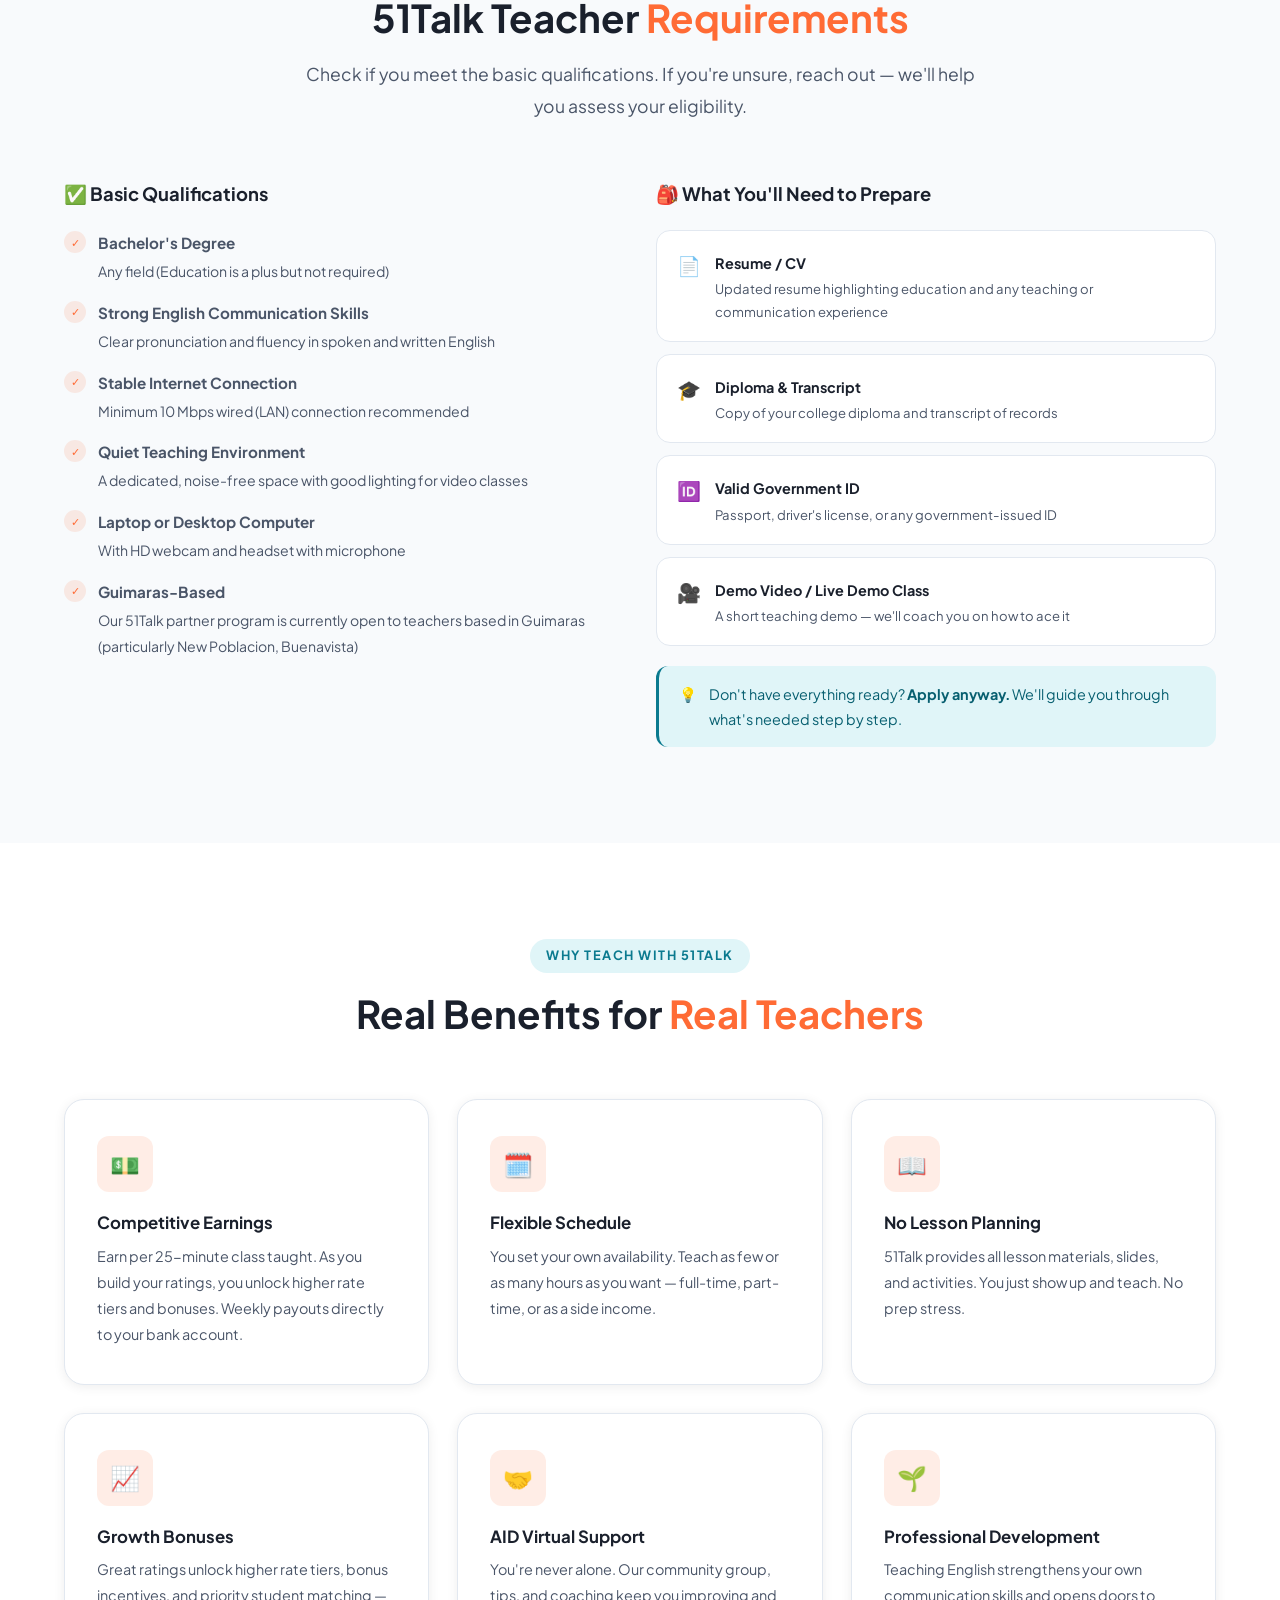
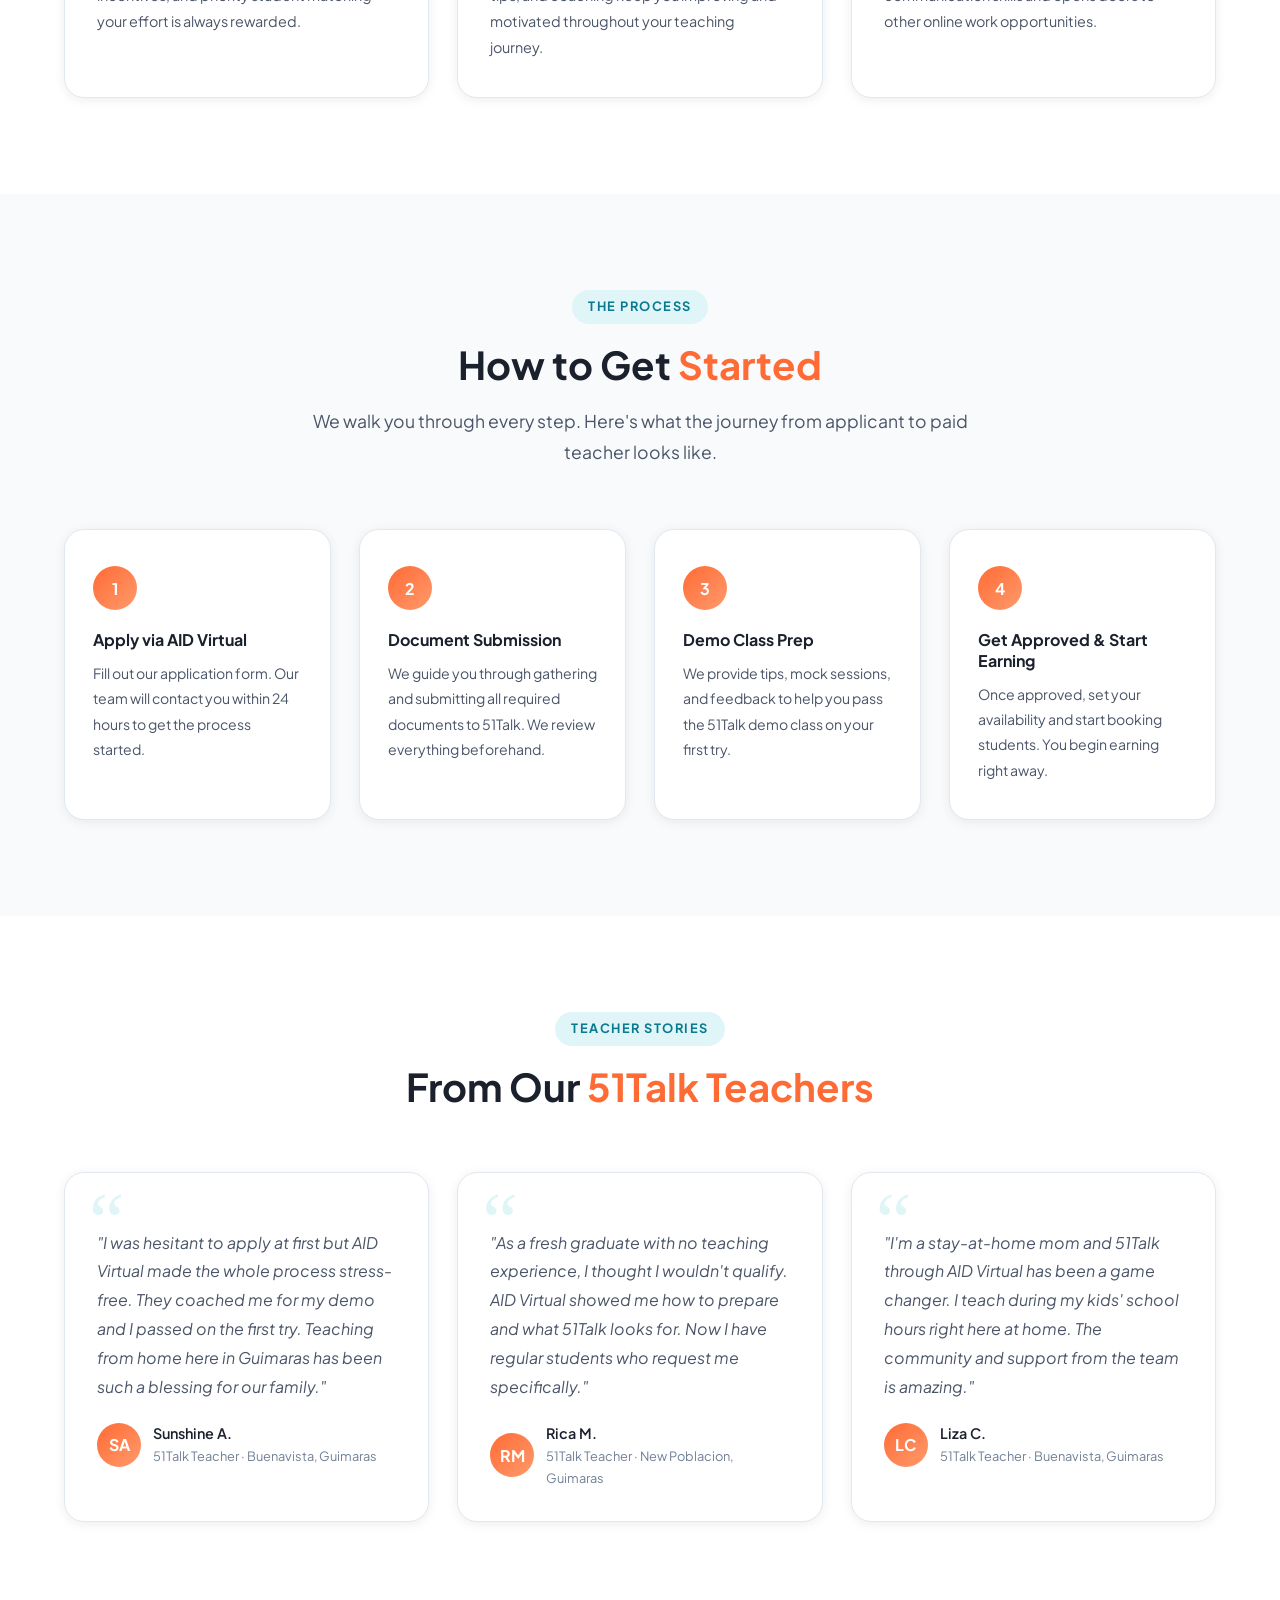
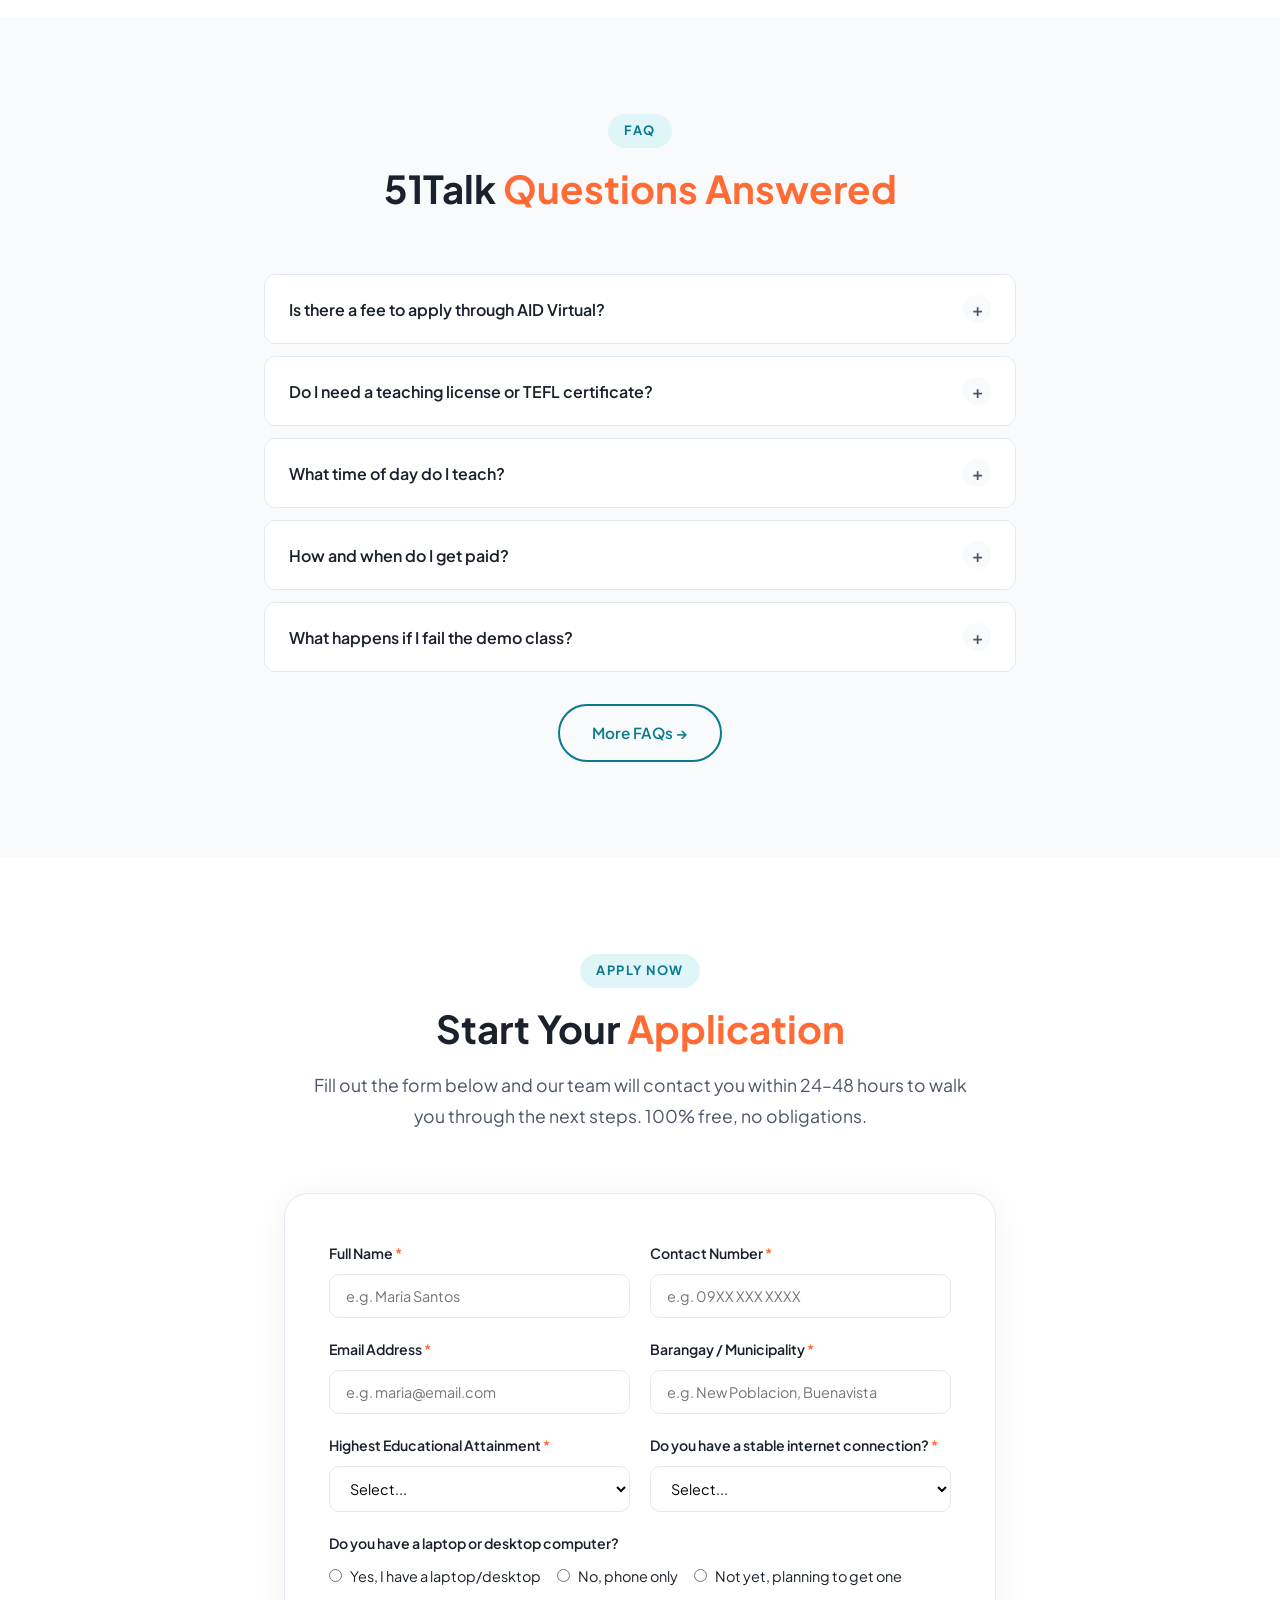
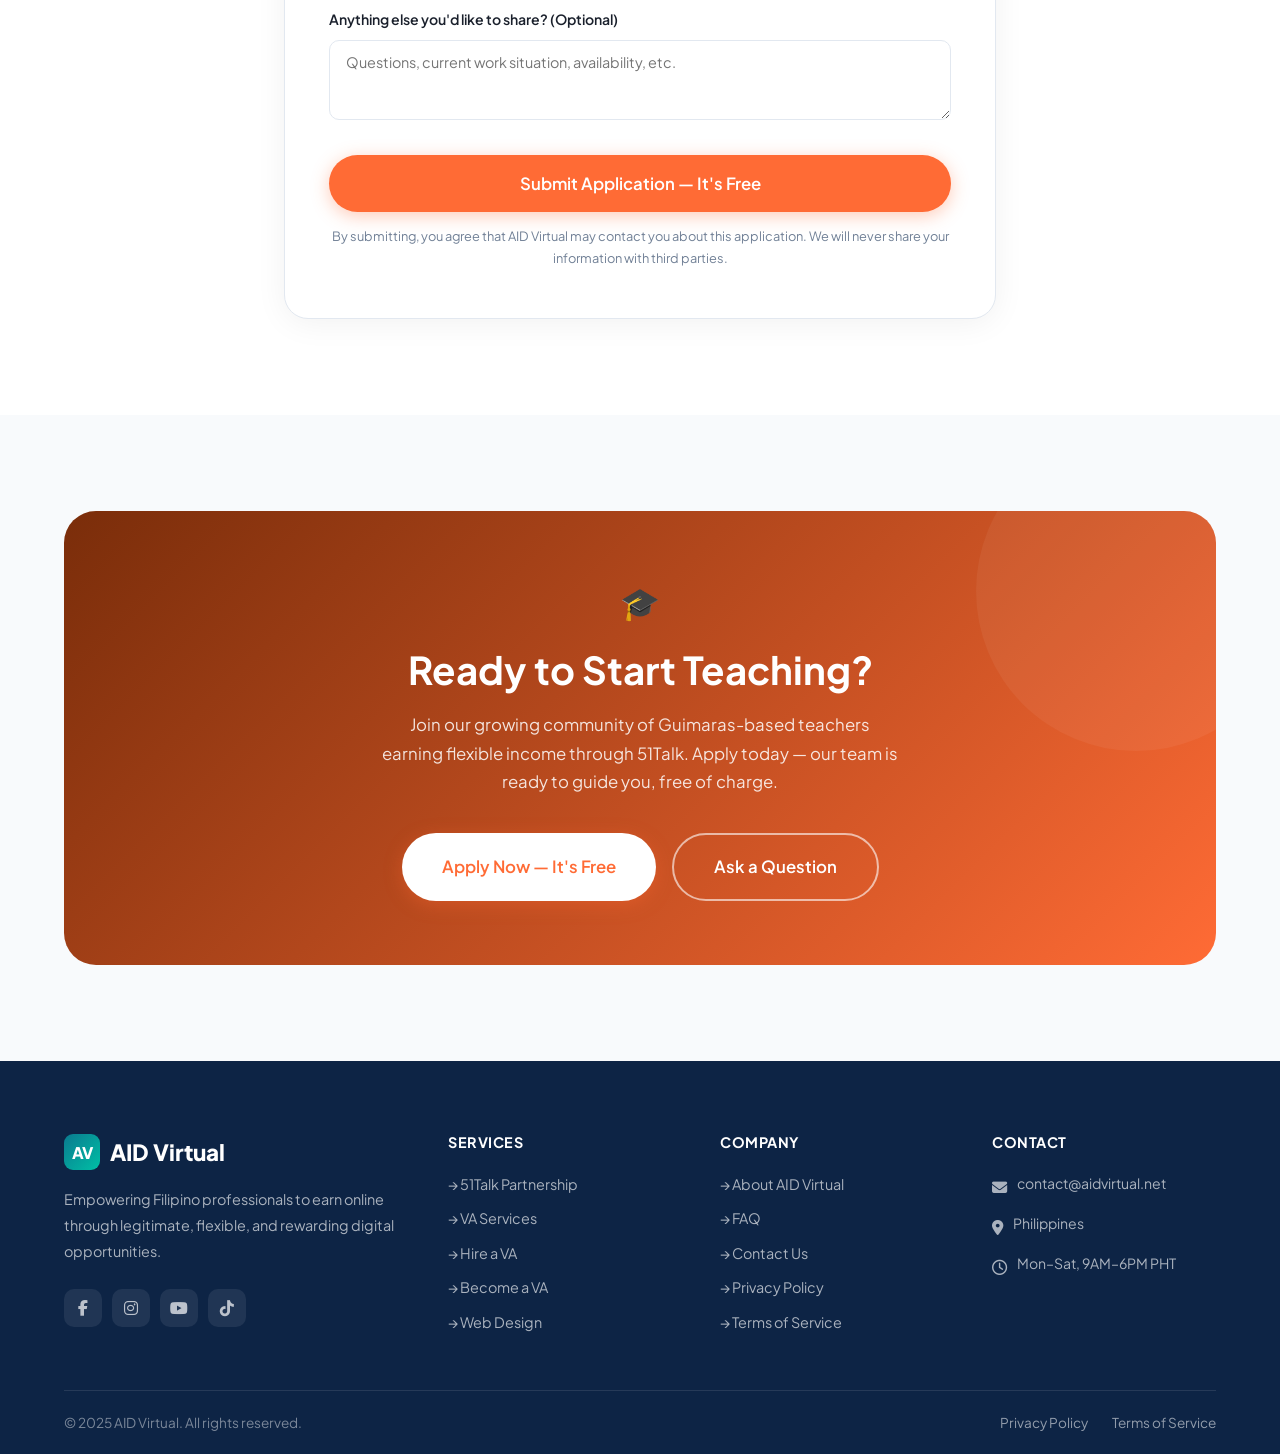
==== commit f9e57ff5: "Update content accuracy and add 51Talk application form - Fix all inflated stats: ~20 teachers, no f" ====
--- a/51talk.html
+++ b/51talk.html
@@ -4,16 +4,17 @@
   <meta charset="UTF-8" />
   <meta name="viewport" content="width=device-width, initial-scale=1.0" />
   <title>51Talk Partnership — Teach English Online | AID Virtual</title>
-  <meta name="description" content="Join AID Virtual's 51Talk partnership and start earning ₱200–₱600/hour teaching English online from home. Free guidance, coaching, and community support." />
-  <meta name="keywords" content="51Talk Philippines, teach English online Philippines, 51Talk application, online English teacher, work from home teacher Philippines" />
+  <meta name="description" content="Join AID Virtual's 51Talk partnership and start teaching English online from Guimaras. Free guidance, coaching, and community support for Guimaras-based teachers." />
+  <meta name="keywords" content="51Talk Philippines, teach English online Guimaras, 51Talk application, online English teacher, work from home teacher Guimaras" />
   <meta property="og:title" content="51Talk Partnership — Teach English Online | AID Virtual" />
-  <meta property="og:description" content="Earn ₱200–₱600/hour teaching English online through 51Talk. AID Virtual guides you through every step — free of charge." />
+  <meta property="og:description" content="Teach English online through 51Talk. AID Virtual guides Guimaras-based teachers through every step of the application — free of charge." />
   <meta property="og:url" content="https://aidvirtual.net/51talk.html" />
   <link rel="canonical" href="https://aidvirtual.net/51talk.html" />
   <link rel="icon" type="image/svg+xml" href="data:image/svg+xml,<svg xmlns='http://www.w3.org/2000/svg' viewBox='0 0 100 100'><rect width='100' height='100' rx='20' fill='%230A7A8F'/><text y='.9em' font-size='70' x='10' font-family='Arial' font-weight='bold' fill='white'>A</text></svg>" />
   <link rel="preconnect" href="https://fonts.googleapis.com" />
   <link rel="preconnect" href="https://fonts.gstatic.com" crossorigin />
-  <link href="https://fonts.googleapis.com/css2?family=Poppins:wght@400;500;600;700;800&family=Inter:wght@400;500;600&display=swap" rel="stylesheet" />
+  <link href="https://fonts.googleapis.com/css2?family=Plus+Jakarta+Sans:ital,wght@0,300;0,400;0,500;0,600;0,700;0,800;1,400&display=swap" rel="stylesheet" />
+  <link rel="stylesheet" href="https://cdnjs.cloudflare.com/ajax/libs/font-awesome/6.5.0/css/all.min.css" />
   <link rel="stylesheet" href="styles.css" />
 </head>
 <body>
@@ -21,61 +22,56 @@
   <!-- ===== NAVIGATION ===== -->
   <nav class="navbar" role="navigation" aria-label="Main navigation">
     <div class="nav-container">
-      <a href="index.html" class="nav-logo">
+      <a href="index.html" class="nav-logo" aria-label="AID Virtual Home">
         <div class="logo-mark">AV</div>
         <span class="logo-text">AID <span>Virtual</span></span>
       </a>
       <div class="nav-links">
         <a href="index.html">Home</a>
         <a href="about.html">About</a>
-        <div class="nav-dropdown">
-          <a href="#" class="active">Services</a>
-          <div class="dropdown-menu">
-            <a href="51talk.html" class="dropdown-item">
-              <div class="dropdown-icon" style="background:rgba(255,107,53,0.12);">🎓</div>
-              <div class="dropdown-item-text">
-                <strong>51Talk Partnership</strong>
-                <span>Teach English online, earn from home</span>
-              </div>
-            </a>
-            <a href="virtual-assistance.html" class="dropdown-item">
-              <div class="dropdown-icon" style="background:rgba(0,191,165,0.12);">💼</div>
-              <div class="dropdown-item-text">
-                <strong>Virtual Assistance</strong>
-                <span>Hire or become a skilled VA</span>
-              </div>
-            </a>
-            <div class="dropdown-divider"></div>
-            <a href="web-design.html" class="dropdown-item">
-              <div class="dropdown-icon" style="background:rgba(124,58,237,0.12);">🌐</div>
-              <div class="dropdown-item-text">
-                <strong>Professional Web Design</strong>
-                <span>Websites for doctors, lawyers & more</span>
-              </div>
-            </a>
-          </div>
-        </div>
         <a href="faq.html">FAQ</a>
         <a href="contact.html">Contact</a>
       </div>
       <div class="nav-cta">
-        <a href="contact.html?service=51talk" class="btn btn-primary btn-sm">Apply Now</a>
-      </div>
-      <button class="hamburger" aria-label="Toggle menu">
+        <a href="contact.html" class="btn btn-secondary btn-sm">Get Started</a>
+      </div>
+      <button class="hamburger" aria-label="Toggle menu" aria-expanded="false">
         <span></span><span></span><span></span>
       </button>
     </div>
   </nav>
-  <div class="mobile-menu">
-    <a href="index.html">🏠 Home</a>
-    <a href="about.html">👥 About Us</a>
-    <a href="51talk.html">🎓 51Talk Partnership</a>
-    <a href="virtual-assistance.html">💼 VA Services</a>
-    <a href="web-design.html">🌐 Web Design</a>
-    <a href="faq.html">❓ FAQ</a>
-    <a href="contact.html">📬 Contact</a>
+
+  <!-- Services Strip -->
+  <div class="services-strip">
+    <div class="sstrip-inner">
+      <a href="51talk.html" class="sstrip-item sstrip-orange active">
+        <i class="fa-solid fa-graduation-cap"></i>
+        <span>51Talk Partnership</span>
+      </a>
+      <span class="sstrip-sep"></span>
+      <a href="virtual-assistance.html" class="sstrip-item sstrip-teal">
+        <i class="fa-solid fa-briefcase"></i>
+        <span>Virtual Assistance</span>
+      </a>
+      <span class="sstrip-sep"></span>
+      <a href="web-design.html" class="sstrip-item sstrip-purple">
+        <i class="fa-solid fa-globe"></i>
+        <span>Web Design</span>
+      </a>
+    </div>
+  </div>
+
+  <!-- Mobile Menu -->
+  <div class="mobile-menu" role="dialog" aria-label="Mobile navigation">
+    <a href="index.html"><i class="fa-solid fa-house"></i> Home</a>
+    <a href="about.html"><i class="fa-solid fa-users"></i> About Us</a>
+    <a href="51talk.html"><i class="fa-solid fa-graduation-cap"></i> 51Talk Partnership</a>
+    <a href="virtual-assistance.html"><i class="fa-solid fa-briefcase"></i> VA Services</a>
+    <a href="web-design.html"><i class="fa-solid fa-globe"></i> Web Design</a>
+    <a href="faq.html"><i class="fa-solid fa-circle-question"></i> FAQ</a>
+    <a href="contact.html"><i class="fa-solid fa-envelope"></i> Contact</a>
     <div class="mobile-cta">
-      <a href="contact.html?service=51talk" class="btn btn-primary">Apply for 51Talk</a>
+      <a href="contact.html" class="btn btn-secondary">Get Started Today</a>
     </div>
   </div>
 
@@ -93,9 +89,9 @@
         <div>
           <div class="eyebrow" style="background: rgba(255,180,100,0.2); color: #FFD4AA;">🎓 51Talk Partnership</div>
           <h1 style="font-size: clamp(2rem, 4vw, 3rem); color: white; margin: 16px 0 20px; line-height: 1.2;">Teach English Online. <span style="background: linear-gradient(90deg, #FFD700, #FFB347); -webkit-background-clip: text; -webkit-text-fill-color: transparent; background-clip: text;">Earn From Home.</span></h1>
-          <p style="font-size: 1.1rem; color: rgba(255,255,255,0.82); line-height: 1.9; margin-bottom: 32px;">AID Virtual is an official 51Talk recruitment partner. We guide Filipino English teachers through the entire application process — from requirements to demo class — completely free of charge.</p>
+          <p style="font-size: 1.1rem; color: rgba(255,255,255,0.82); line-height: 1.9; margin-bottom: 32px;">AID Virtual is a 51Talk recruitment partner based in New Poblacion, Buenavista, Guimaras. We guide Guimaras-based English teachers through the entire application process — from requirements to demo class — completely free of charge.</p>
           <div style="display: flex; gap: 14px; flex-wrap: wrap;">
-            <a href="contact.html?service=51talk" class="btn btn-primary btn-lg">Apply Now — Free</a>
+            <a href="#apply" class="btn btn-primary btn-lg">Apply Now — Free</a>
             <a href="#requirements" class="btn btn-outline btn-lg">See Requirements</a>
           </div>
         </div>
@@ -103,8 +99,8 @@
           <div style="background: rgba(255,255,255,0.1); backdrop-filter: blur(10px); border: 1px solid rgba(255,255,255,0.15); border-radius: 18px; padding: 24px 28px; display: flex; align-items: center; gap: 16px;">
             <div style="width: 48px; height: 48px; background: rgba(255,215,0,0.2); border-radius: 14px; display: flex; align-items: center; justify-content: center; font-size: 1.4rem; flex-shrink: 0;">💰</div>
             <div>
-              <div style="font-family: 'Poppins', sans-serif; font-weight: 700; font-size: 1.1rem; color: white;">₱200 – ₱600 per hour</div>
-              <div style="font-size: 0.85rem; color: rgba(255,255,255,0.65);">Competitive hourly rates, paid weekly</div>
+              <div style="font-weight: 700; font-size: 1.1rem; color: white;">Earn Per Class Taught</div>
+              <div style="font-size: 0.85rem; color: rgba(255,255,255,0.65);">Competitive rates paid weekly — see 51talk.ph for details</div>
             </div>
           </div>
           <div style="background: rgba(255,255,255,0.1); backdrop-filter: blur(10px); border: 1px solid rgba(255,255,255,0.15); border-radius: 18px; padding: 24px 28px; display: flex; align-items: center; gap: 16px;">
@@ -136,7 +132,7 @@
           <p style="color: var(--text-light); line-height: 1.9; margin-bottom: 16px;">51Talk (NYSE: COE) is one of Asia's largest and most trusted online English education platforms. It connects thousands of English learners — primarily in China — with certified Filipino English teachers for one-on-one lessons.</p>
           <p style="color: var(--text-light); line-height: 1.9; margin-bottom: 16px;">As an official 51Talk partner, AID Virtual helps qualified Filipinos navigate the application and onboarding process, increasing your chances of acceptance and setting you up for long-term teaching success.</p>
           <p style="color: var(--text-light); line-height: 1.9; margin-bottom: 28px;">Our guidance is completely free — we succeed when our teachers succeed.</p>
-          <a href="contact.html?service=51talk" class="btn btn-primary">Apply Through AID Virtual →</a>
+          <a href="#apply" class="btn btn-primary">Apply Through AID Virtual →</a>
         </div>
         <div class="split-visual fade-up">
           <div style="background: linear-gradient(135deg, #7A2D0A, #FF6B35); border-radius: 24px; padding: 44px 36px; color: white; position: relative; overflow: hidden;">
@@ -220,8 +216,8 @@
             <div class="feature-item">
               <div class="check" style="background: rgba(255,107,53,0.12); color: var(--cta);">✓</div>
               <div>
-                <strong style="display: block; margin-bottom: 2px;">Filipino Citizen / Philippine Resident</strong>
-                <span style="font-size: 0.88rem;">This specific 51Talk partner program is for the Philippines</span>
+                <strong style="display: block; margin-bottom: 2px;">Guimaras-Based</strong>
+                <span style="font-size: 0.88rem;">Our 51Talk partner program is currently open to teachers based in Guimaras (particularly New Poblacion, Buenavista)</span>
               </div>
             </div>
           </div>
@@ -267,7 +263,7 @@
         <div class="card fade-up">
           <div class="card-icon cta-icon">💵</div>
           <h3 style="font-size: 1.05rem; margin-bottom: 10px;">Competitive Earnings</h3>
-          <p style="color: var(--text-light); font-size: 0.9rem; line-height: 1.8;">Start at ₱200/hour and earn up to ₱600+/hour as you build your ratings. Weekly payouts directly to your bank account.</p>
+          <p style="color: var(--text-light); font-size: 0.9rem; line-height: 1.8;">Earn per 25-minute class taught. As you build your ratings, you unlock higher rate tiers and bonuses. Weekly payouts directly to your bank account.</p>
         </div>
         <div class="card fade-up fade-up-delay-1">
           <div class="card-icon cta-icon">🗓️</div>
@@ -340,32 +336,32 @@
       </div>
       <div class="grid-3">
         <div class="testimonial-card fade-up">
-          <p class="testimonial-text">"I was hesitant to apply at first but AID Virtual made the whole process stress-free. They coached me for my demo and I passed on the first try. Now I teach 4 hours a day and earn more than my old office job."</p>
+          <p class="testimonial-text">"I was hesitant to apply at first but AID Virtual made the whole process stress-free. They coached me for my demo and I passed on the first try. Teaching from home here in Guimaras has been such a blessing for our family."</p>
           <div class="testimonial-author">
             <div class="author-avatar" style="background: linear-gradient(135deg, #FF6B35, #FF9A6C);">SA</div>
             <div class="author-info">
               <div class="name">Sunshine A.</div>
-              <div class="role">51Talk Teacher · Davao City</div>
+              <div class="role">51Talk Teacher · Buenavista, Guimaras</div>
             </div>
           </div>
         </div>
         <div class="testimonial-card fade-up fade-up-delay-1">
-          <p class="testimonial-text">"As a fresh graduate with no teaching experience, I thought I wouldn't qualify. AID Virtual showed me how to prepare and what 51Talk looks for. Six months in, I have regular students who request me specifically."</p>
+          <p class="testimonial-text">"As a fresh graduate with no teaching experience, I thought I wouldn't qualify. AID Virtual showed me how to prepare and what 51Talk looks for. Now I have regular students who request me specifically."</p>
           <div class="testimonial-author">
             <div class="author-avatar" style="background: linear-gradient(135deg, #FF6B35, #FF9A6C);">RM</div>
             <div class="author-info">
               <div class="name">Rica M.</div>
-              <div class="role">51Talk Teacher · Iloilo</div>
+              <div class="role">51Talk Teacher · New Poblacion, Guimaras</div>
             </div>
           </div>
         </div>
         <div class="testimonial-card fade-up fade-up-delay-2">
-          <p class="testimonial-text">"I'm a stay-at-home mom and 51Talk through AID Virtual has been a game changer. I teach during my kids' nap times and school hours. The community they built is also super supportive."</p>
+          <p class="testimonial-text">"I'm a stay-at-home mom and 51Talk through AID Virtual has been a game changer. I teach during my kids' school hours right here at home. The community and support from the team is amazing."</p>
           <div class="testimonial-author">
             <div class="author-avatar" style="background: linear-gradient(135deg, #FF6B35, #FF9A6C);">LC</div>
             <div class="author-info">
               <div class="name">Liza C.</div>
-              <div class="role">51Talk Teacher · Quezon City</div>
+              <div class="role">51Talk Teacher · Buenavista, Guimaras</div>
             </div>
           </div>
         </div>
@@ -406,17 +402,113 @@
     </div>
   </section>
 
+  <!-- ===== APPLICATION FORM ===== -->
+  <section class="section" id="apply">
+    <div class="container" style="max-width: 760px;">
+      <div class="section-header">
+        <div class="eyebrow">Apply Now</div>
+        <h2>Start Your <span class="text-cta">Application</span></h2>
+        <p>Fill out the form below and our team will contact you within 24–48 hours to walk you through the next steps. 100% free, no obligations.</p>
+      </div>
+
+      <div class="fade-up" style="background: white; border: 1px solid var(--border-light); border-radius: 24px; padding: 48px 44px; box-shadow: 0 4px 32px rgba(0,0,0,0.06);">
+
+        <!-- Success message (hidden by default) -->
+        <div id="form-success" style="display: none; background: #F0FDF4; border: 1px solid #86EFAC; border-radius: 14px; padding: 24px; text-align: center; margin-bottom: 24px;">
+          <div style="font-size: 2rem; margin-bottom: 8px;">✅</div>
+          <h3 style="font-size: 1.1rem; color: #166534; margin-bottom: 6px;">Application Received!</h3>
+          <p style="color: #15803D; font-size: 0.9rem;">Thank you for applying. Our team will contact you within 24–48 hours. Check your inbox (and spam folder) for a confirmation.</p>
+        </div>
+
+        <form id="apply-form" novalidate>
+          <div class="grid-2" style="gap: 20px; margin-bottom: 20px;">
+            <div>
+              <label style="display: block; font-size: 0.88rem; font-weight: 600; margin-bottom: 8px; color: var(--text);">Full Name <span style="color: var(--cta);">*</span></label>
+              <input type="text" name="name" required placeholder="e.g. Maria Santos" style="width: 100%; padding: 12px 16px; border: 1.5px solid var(--border-light); border-radius: 10px; font-size: 0.9rem; font-family: inherit; outline: none; transition: border-color 0.2s;" onfocus="this.style.borderColor='var(--cta)'" onblur="this.style.borderColor='var(--border-light)'" />
+            </div>
+            <div>
+              <label style="display: block; font-size: 0.88rem; font-weight: 600; margin-bottom: 8px; color: var(--text);">Contact Number <span style="color: var(--cta);">*</span></label>
+              <input type="tel" name="phone" required placeholder="e.g. 09XX XXX XXXX" style="width: 100%; padding: 12px 16px; border: 1.5px solid var(--border-light); border-radius: 10px; font-size: 0.9rem; font-family: inherit; outline: none; transition: border-color 0.2s;" onfocus="this.style.borderColor='var(--cta)'" onblur="this.style.borderColor='var(--border-light)'" />
+            </div>
+          </div>
+
+          <div class="grid-2" style="gap: 20px; margin-bottom: 20px;">
+            <div>
+              <label style="display: block; font-size: 0.88rem; font-weight: 600; margin-bottom: 8px; color: var(--text);">Email Address <span style="color: var(--cta);">*</span></label>
+              <input type="email" name="email" required placeholder="e.g. maria@email.com" style="width: 100%; padding: 12px 16px; border: 1.5px solid var(--border-light); border-radius: 10px; font-size: 0.9rem; font-family: inherit; outline: none; transition: border-color 0.2s;" onfocus="this.style.borderColor='var(--cta)'" onblur="this.style.borderColor='var(--border-light)'" />
+            </div>
+            <div>
+              <label style="display: block; font-size: 0.88rem; font-weight: 600; margin-bottom: 8px; color: var(--text);">Barangay / Municipality <span style="color: var(--cta);">*</span></label>
+              <input type="text" name="location" required placeholder="e.g. New Poblacion, Buenavista" style="width: 100%; padding: 12px 16px; border: 1.5px solid var(--border-light); border-radius: 10px; font-size: 0.9rem; font-family: inherit; outline: none; transition: border-color 0.2s;" onfocus="this.style.borderColor='var(--cta)'" onblur="this.style.borderColor='var(--border-light)'" />
+            </div>
+          </div>
+
+          <div class="grid-2" style="gap: 20px; margin-bottom: 20px;">
+            <div>
+              <label style="display: block; font-size: 0.88rem; font-weight: 600; margin-bottom: 8px; color: var(--text);">Highest Educational Attainment <span style="color: var(--cta);">*</span></label>
+              <select name="education" required style="width: 100%; padding: 12px 16px; border: 1.5px solid var(--border-light); border-radius: 10px; font-size: 0.9rem; font-family: inherit; outline: none; background: white; transition: border-color 0.2s;" onfocus="this.style.borderColor='var(--cta)'" onblur="this.style.borderColor='var(--border-light)'">
+                <option value="" disabled selected>Select...</option>
+                <option value="Bachelor's Degree">Bachelor's Degree</option>
+                <option value="Master's Degree">Master's Degree</option>
+                <option value="Doctoral Degree">Doctoral Degree</option>
+                <option value="College Undergrad">College Undergrad (no degree yet)</option>
+              </select>
+            </div>
+            <div>
+              <label style="display: block; font-size: 0.88rem; font-weight: 600; margin-bottom: 8px; color: var(--text);">Do you have a stable internet connection? <span style="color: var(--cta);">*</span></label>
+              <select name="internet" required style="width: 100%; padding: 12px 16px; border: 1.5px solid var(--border-light); border-radius: 10px; font-size: 0.9rem; font-family: inherit; outline: none; background: white; transition: border-color 0.2s;" onfocus="this.style.borderColor='var(--cta)'" onblur="this.style.borderColor='var(--border-light)'">
+                <option value="" disabled selected>Select...</option>
+                <option value="Yes - Wired LAN">Yes — Wired LAN connection</option>
+                <option value="Yes - WiFi">Yes — WiFi only</option>
+                <option value="No - but can arrange">No, but I can arrange one</option>
+                <option value="No">Not yet</option>
+              </select>
+            </div>
+          </div>
+
+          <div style="margin-bottom: 20px;">
+            <label style="display: block; font-size: 0.88rem; font-weight: 600; margin-bottom: 8px; color: var(--text);">Do you have a laptop or desktop computer?</label>
+            <div style="display: flex; gap: 16px; flex-wrap: wrap;">
+              <label style="display: flex; align-items: center; gap: 8px; cursor: pointer; font-size: 0.9rem;">
+                <input type="radio" name="computer" value="Yes - Laptop or Desktop" style="accent-color: var(--cta);"> Yes, I have a laptop/desktop
+              </label>
+              <label style="display: flex; align-items: center; gap: 8px; cursor: pointer; font-size: 0.9rem;">
+                <input type="radio" name="computer" value="No - Phone only" style="accent-color: var(--cta);"> No, phone only
+              </label>
+              <label style="display: flex; align-items: center; gap: 8px; cursor: pointer; font-size: 0.9rem;">
+                <input type="radio" name="computer" value="Not yet - planning to get one" style="accent-color: var(--cta);"> Not yet, planning to get one
+              </label>
+            </div>
+          </div>
+
+          <div style="margin-bottom: 28px;">
+            <label style="display: block; font-size: 0.88rem; font-weight: 600; margin-bottom: 8px; color: var(--text);">Anything else you'd like to share? (Optional)</label>
+            <textarea name="message" rows="3" placeholder="Questions, current work situation, availability, etc." style="width: 100%; padding: 12px 16px; border: 1.5px solid var(--border-light); border-radius: 10px; font-size: 0.9rem; font-family: inherit; outline: none; resize: vertical; transition: border-color 0.2s;" onfocus="this.style.borderColor='var(--cta)'" onblur="this.style.borderColor='var(--border-light)'"></textarea>
+          </div>
+
+          <div id="form-error" style="display: none; background: #FEF2F2; border: 1px solid #FECACA; border-radius: 10px; padding: 14px 18px; margin-bottom: 20px; font-size: 0.88rem; color: #DC2626;"></div>
+
+          <button type="submit" id="submit-btn" class="btn btn-primary btn-lg" style="width: 100%; justify-content: center; position: relative;">
+            <span id="submit-text">Submit Application — It's Free</span>
+            <span id="submit-loading" style="display: none;">Submitting...</span>
+          </button>
+          <p style="font-size: 0.8rem; color: var(--text-lighter); text-align: center; margin-top: 14px;">By submitting, you agree that AID Virtual may contact you about this application. We will never share your information with third parties.</p>
+        </form>
+      </div>
+    </div>
+  </section>
+
   <!-- ===== CTA ===== -->
-  <section class="section">
+  <section class="section section-alt">
     <div class="container">
       <div class="fade-up" style="background: linear-gradient(135deg, #7A2D0A 0%, #FF6B35 100%); border-radius: 32px; padding: 64px 56px; text-align: center; color: white; position: relative; overflow: hidden;">
         <div style="position: absolute; top: -80px; right: -80px; width: 320px; height: 320px; background: rgba(255,255,255,0.05); border-radius: 50%;"></div>
         <div style="position: relative;">
           <div style="font-size: 2rem; margin-bottom: 16px;">🎓</div>
           <h2 style="color: white; font-size: clamp(1.6rem, 3vw, 2.4rem); margin-bottom: 16px;">Ready to Start Teaching?</h2>
-          <p style="color: rgba(255,255,255,0.85); font-size: 1.05rem; margin-bottom: 36px; max-width: 520px; margin-left: auto; margin-right: auto;">Join hundreds of Filipino teachers who earn flexible income through 51Talk. Apply today — our team is ready to guide you.</p>
+          <p style="color: rgba(255,255,255,0.85); font-size: 1.05rem; margin-bottom: 36px; max-width: 520px; margin-left: auto; margin-right: auto;">Join our growing community of Guimaras-based teachers earning flexible income through 51Talk. Apply today — our team is ready to guide you, free of charge.</p>
           <div class="cta-buttons">
-            <a href="contact.html?service=51talk" class="btn btn-primary btn-lg" style="background: white; color: var(--cta);">Apply Now — It's Free</a>
+            <a href="#apply" class="btn btn-primary btn-lg" style="background: white; color: var(--cta);">Apply Now — It's Free</a>
             <a href="contact.html" class="btn btn-outline btn-lg">Ask a Question</a>
           </div>
         </div>
@@ -432,10 +524,10 @@
           <div class="logo"><div class="logo-mark">AV</div>AID Virtual</div>
           <p>Empowering Filipino professionals to earn online through legitimate, flexible, and rewarding digital opportunities.</p>
           <div class="social-links">
-            <a href="#" class="social-link" aria-label="Facebook">📘</a>
-            <a href="#" class="social-link" aria-label="Instagram">📷</a>
-            <a href="#" class="social-link" aria-label="YouTube">▶️</a>
-            <a href="#" class="social-link" aria-label="TikTok">🎵</a>
+            <a href="#" class="social-link" aria-label="Facebook"><i class="fa-brands fa-facebook-f"></i></a>
+            <a href="#" class="social-link" aria-label="Instagram"><i class="fa-brands fa-instagram"></i></a>
+            <a href="#" class="social-link" aria-label="YouTube"><i class="fa-brands fa-youtube"></i></a>
+            <a href="#" class="social-link" aria-label="TikTok"><i class="fa-brands fa-tiktok"></i></a>
           </div>
         </div>
         <div class="footer-col">
@@ -460,9 +552,9 @@
         </div>
         <div class="footer-col">
           <h4>Contact</h4>
-          <div class="footer-contact-item"><span class="icon">✉️</span><a href="mailto:contact@aidvirtual.net">contact@aidvirtual.net</a></div>
-          <div class="footer-contact-item"><span class="icon">📍</span><span>Philippines</span></div>
-          <div class="footer-contact-item"><span class="icon">🕐</span><span>Mon–Sat, 9AM–6PM PHT</span></div>
+          <div class="footer-contact-item"><span class="icon"><i class="fa-solid fa-envelope"></i></span><a href="mailto:contact@aidvirtual.net">contact@aidvirtual.net</a></div>
+          <div class="footer-contact-item"><span class="icon"><i class="fa-solid fa-location-dot"></i></span><span>Philippines</span></div>
+          <div class="footer-contact-item"><span class="icon"><i class="fa-regular fa-clock"></i></span><span>Mon–Sat, 9AM–6PM PHT</span></div>
         </div>
       </div>
       <div class="footer-bottom">
@@ -479,7 +571,86 @@
     @media (max-width: 768px) {
       .hero-51-grid { grid-template-columns: 1fr !important; }
     }
+    @media (max-width: 640px) {
+      #apply-form .grid-2 { grid-template-columns: 1fr !important; }
+    }
   </style>
+  <script>
+    // =====================================================================
+    // 51Talk Application Form → Google Sheets
+    //
+    // HOW TO SET UP:
+    // 1. Create a Google Sheet with columns:
+    //    Timestamp | Name | Phone | Email | Location | Education | Internet | Computer | Message
+    // 2. Go to Extensions > Apps Script, paste the Apps Script code below
+    // 3. Deploy as Web App (Execute as: Me, Access: Anyone)
+    // 4. Replace SHEET_URL below with your deployed Web App URL
+    // =====================================================================
+    const SHEET_URL = 'YOUR_GOOGLE_APPS_SCRIPT_WEB_APP_URL_HERE';
+
+    document.getElementById('apply-form').addEventListener('submit', async function(e) {
+      e.preventDefault();
+
+      const btn = document.getElementById('submit-btn');
+      const submitText = document.getElementById('submit-text');
+      const submitLoading = document.getElementById('submit-loading');
+      const errorDiv = document.getElementById('form-error');
+      const successDiv = document.getElementById('form-success');
+
+      // Validate required fields
+      const name = this.name.value.trim();
+      const phone = this.phone.value.trim();
+      const email = this.email.value.trim();
+      const location = this.location.value.trim();
+      const education = this.education.value;
+      const internet = this.internet.value;
+
+      if (!name || !phone || !email || !location || !education || !internet) {
+        errorDiv.textContent = 'Please fill in all required fields.';
+        errorDiv.style.display = 'block';
+        return;
+      }
+      errorDiv.style.display = 'none';
+
+      // Show loading state
+      btn.disabled = true;
+      submitText.style.display = 'none';
+      submitLoading.style.display = 'inline';
+
+      const computer = document.querySelector('input[name="computer"]:checked');
+      const message = this.message.value.trim();
+
+      const formData = new FormData();
+      formData.append('name', name);
+      formData.append('phone', phone);
+      formData.append('email', email);
+      formData.append('location', location);
+      formData.append('education', education);
+      formData.append('internet', internet);
+      formData.append('computer', computer ? computer.value : 'Not answered');
+      formData.append('message', message || 'N/A');
+      formData.append('timestamp', new Date().toLocaleString('en-PH', { timeZone: 'Asia/Manila' }));
+
+      try {
+        if (SHEET_URL === 'YOUR_GOOGLE_APPS_SCRIPT_WEB_APP_URL_HERE') {
+          // Demo mode: show success without actually submitting
+          await new Promise(r => setTimeout(r, 800));
+        } else {
+          await fetch(SHEET_URL, { method: 'POST', body: formData });
+        }
+        // Show success
+        document.getElementById('apply-form').style.display = 'none';
+        successDiv.style.display = 'block';
+        successDiv.scrollIntoView({ behavior: 'smooth', block: 'center' });
+      } catch (err) {
+        errorDiv.textContent = 'Something went wrong. Please try again or contact us directly at contact@aidvirtual.net.';
+        errorDiv.style.display = 'block';
+        btn.disabled = false;
+        submitText.style.display = 'inline';
+        submitLoading.style.display = 'none';
+      }
+    });
+  </script>
   <script src="script.js"></script>
 </body>
 </html>
--- a/styles.css
+++ b/styles.css
@@ -3,7 +3,7 @@
    =================================================== */
 
 /* ===== Google Fonts Import ===== */
-@import url('https://fonts.googleapis.com/css2?family=Poppins:wght@400;500;600;700;800&family=Inter:wght@400;500;600&display=swap');
+@import url('https://fonts.googleapis.com/css2?family=Plus+Jakarta+Sans:ital,wght@0,300;0,400;0,500;0,600;0,700;0,800;1,400&display=swap');
 
 /* ===== CSS Variables ===== */
 :root {
@@ -47,11 +47,11 @@
 
 html {
   scroll-behavior: smooth;
-  scroll-padding-top: 80px;
+  scroll-padding-top: 120px;
 }
 
 body {
-  font-family: 'Inter', sans-serif;
+  font-family: 'Plus Jakarta Sans', sans-serif;
   color: var(--text);
   background: var(--white);
   line-height: 1.7;
@@ -59,7 +59,7 @@
 }
 
 h1, h2, h3, h4, h5, h6 {
-  font-family: 'Poppins', sans-serif;
+  font-family: 'Plus Jakarta Sans', sans-serif;
   line-height: 1.3;
   color: var(--text);
 }
@@ -90,7 +90,7 @@
   gap: 8px;
   padding: 14px 32px;
   border-radius: var(--radius-full);
-  font-family: 'Poppins', sans-serif;
+  font-family: 'Plus Jakarta Sans', sans-serif;
   font-weight: 600;
   font-size: 0.95rem;
   cursor: pointer;
@@ -185,7 +185,7 @@
   display: flex;
   align-items: center;
   gap: 10px;
-  font-family: 'Poppins', sans-serif;
+  font-family: 'Plus Jakarta Sans', sans-serif;
   font-weight: 800;
   font-size: 1.5rem;
   color: var(--primary);
@@ -270,7 +270,7 @@
 .mobile-menu {
   display: none;
   position: fixed;
-  top: 72px;
+  top: 116px;
   left: 0;
   right: 0;
   background: var(--white);
@@ -302,7 +302,7 @@
 
 /* ===== Hero ===== */
 .hero {
-  padding-top: 72px;
+  padding-top: 116px;
   position: relative;
   overflow: hidden;
 }
@@ -441,7 +441,7 @@
 }
 
 .stat-item .stat-number {
-  font-family: 'Poppins', sans-serif;
+  font-family: 'Plus Jakarta Sans', sans-serif;
   font-size: clamp(2rem, 3.5vw, 2.8rem);
   font-weight: 800;
   color: var(--white);
@@ -550,7 +550,7 @@
   display: flex;
   align-items: center;
   justify-content: center;
-  font-family: 'Poppins', sans-serif;
+  font-family: 'Plus Jakarta Sans', sans-serif;
   font-weight: 700;
   font-size: 1rem;
   color: var(--white);
@@ -602,14 +602,14 @@
   justify-content: center;
   font-weight: 700;
   color: var(--white);
-  font-family: 'Poppins', sans-serif;
+  font-family: 'Plus Jakarta Sans', sans-serif;
   font-size: 1rem;
   flex-shrink: 0;
 }
 
 .author-info .name {
   font-weight: 600;
-  font-family: 'Poppins', sans-serif;
+  font-family: 'Plus Jakarta Sans', sans-serif;
   font-size: 0.9rem;
   color: var(--text);
 }
@@ -644,7 +644,7 @@
   justify-content: space-between;
   align-items: center;
   gap: 16px;
-  font-family: 'Poppins', sans-serif;
+  font-family: 'Plus Jakarta Sans', sans-serif;
   font-weight: 600;
   font-size: 1rem;
   color: var(--text);
@@ -702,7 +702,7 @@
   font-size: 0.9rem;
   margin-bottom: 8px;
   color: var(--text);
-  font-family: 'Poppins', sans-serif;
+  font-family: 'Plus Jakarta Sans', sans-serif;
 }
 
 .form-group input,
@@ -712,7 +712,7 @@
   padding: 14px 18px;
   border: 1.5px solid var(--border);
   border-radius: var(--radius);
-  font-family: 'Inter', sans-serif;
+  font-family: 'Plus Jakarta Sans', sans-serif;
   font-size: 0.95rem;
   color: var(--text);
   background: var(--white);
@@ -751,7 +751,7 @@
 }
 
 .footer-brand .logo {
-  font-family: 'Poppins', sans-serif;
+  font-family: 'Plus Jakarta Sans', sans-serif;
   font-weight: 800;
   font-size: 1.4rem;
   color: var(--white);
@@ -807,7 +807,7 @@
 }
 
 .footer-col h4 {
-  font-family: 'Poppins', sans-serif;
+  font-family: 'Plus Jakarta Sans', sans-serif;
   font-weight: 700;
   font-size: 0.9rem;
   letter-spacing: 0.5px;
@@ -903,7 +903,7 @@
 
 /* ===== Page Hero (inner pages) ===== */
 .page-hero {
-  padding: 140px 0 80px;
+  padding: 116px 0 80px;
   background: linear-gradient(135deg, var(--navy-dark) 0%, var(--navy) 50%, var(--primary) 100%);
   position: relative;
   overflow: hidden;
@@ -1132,103 +1132,6 @@
   white-space: nowrap;
 }
 
-/* ===== Services Dropdown Nav ===== */
-.nav-dropdown {
-  position: relative;
-}
-
-.nav-dropdown > a {
-  display: flex;
-  align-items: center;
-  gap: 4px;
-}
-
-.nav-dropdown > a::after {
-  content: '▾';
-  font-size: 0.7rem;
-  transition: transform 0.2s ease;
-}
-
-.nav-dropdown:hover > a::after {
-  transform: rotate(180deg);
-}
-
-.dropdown-menu {
-  position: absolute;
-  top: calc(100% + 8px);
-  left: 50%;
-  transform: translateX(-50%);
-  width: 280px;
-  background: var(--white);
-  border-radius: var(--radius-lg);
-  box-shadow: 0 8px 32px rgba(0,0,0,0.12), 0 0 0 1px var(--border-light);
-  padding: 10px;
-  opacity: 0;
-  visibility: hidden;
-  pointer-events: none;
-  transition: opacity 0.2s ease, transform 0.2s ease, visibility 0.2s;
-  transform: translateX(-50%) translateY(6px);
-  z-index: 200;
-}
-
-.nav-dropdown:hover .dropdown-menu,
-.nav-dropdown:focus-within .dropdown-menu {
-  opacity: 1;
-  visibility: visible;
-  pointer-events: auto;
-  transform: translateX(-50%) translateY(0);
-}
-
-.dropdown-item {
-  display: flex !important;
-  align-items: center !important;
-  gap: 12px !important;
-  padding: 12px 14px !important;
-  border-radius: var(--radius) !important;
-  font-weight: 500 !important;
-  font-size: 0.88rem !important;
-  color: var(--text) !important;
-  background: transparent !important;
-  transition: var(--transition) !important;
-  text-decoration: none;
-}
-
-.dropdown-item:hover {
-  background: var(--bg) !important;
-  color: var(--text) !important;
-}
-
-.dropdown-icon {
-  width: 36px;
-  height: 36px;
-  border-radius: 10px;
-  display: flex;
-  align-items: center;
-  justify-content: center;
-  font-size: 1.1rem;
-  flex-shrink: 0;
-}
-
-.dropdown-item-text strong {
-  display: block;
-  font-family: 'Poppins', sans-serif;
-  font-weight: 600;
-  font-size: 0.88rem;
-  color: var(--text);
-  margin-bottom: 2px;
-}
-
-.dropdown-item-text span {
-  font-size: 0.78rem;
-  color: var(--text-lighter);
-}
-
-.dropdown-divider {
-  height: 1px;
-  background: var(--border-light);
-  margin: 6px 4px;
-}
-
 /* Purple utility classes */
 .text-purple { color: var(--purple); }
 .btn-purple {
@@ -1279,3 +1182,93 @@
   .cta-banner { padding: 40px 20px; }
   .btn-lg { padding: 16px 28px; font-size: 0.95rem; }
 }
+
+/* ===== Services Strip ===== */
+.services-strip {
+  position: fixed;
+  top: 72px;
+  left: 0;
+  right: 0;
+  z-index: 999;
+  background: var(--white);
+  border-bottom: 1px solid var(--border-light);
+}
+
+.sstrip-inner {
+  max-width: var(--max-width);
+  margin: 0 auto;
+  padding: 0 24px;
+  display: flex;
+  align-items: center;
+  justify-content: center;
+  height: 44px;
+}
+
+.sstrip-item {
+  display: flex;
+  align-items: center;
+  gap: 7px;
+  padding: 0 24px;
+  height: 44px;
+  font-size: 0.82rem;
+  font-weight: 600;
+  letter-spacing: 0.3px;
+  transition: var(--transition);
+  color: var(--text-light);
+}
+
+.sstrip-item i {
+  font-size: 0.85rem;
+}
+
+.sstrip-sep {
+  width: 1px;
+  height: 18px;
+  background: var(--border-light);
+  flex-shrink: 0;
+}
+
+.sstrip-orange { color: #C24A0C; }
+.sstrip-orange:hover { background: rgba(255,107,53,0.07); color: #C24A0C; }
+
+.sstrip-teal { color: #007A6A; }
+.sstrip-teal:hover { background: rgba(0,191,165,0.07); color: #007A6A; }
+
+.sstrip-purple { color: var(--purple-dark); }
+.sstrip-purple:hover { background: var(--purple-light); color: var(--purple-dark); }
+
+/* Social link icon sizing */
+.social-link i { font-size: 1rem; }
+.footer-contact-item .icon i { font-size: 0.95rem; }
+
+/* AID acronym */
+.aid-acronym {
+  font-size: 0.85rem;
+  letter-spacing: 2px;
+  color: rgba(255,255,255,0.6);
+  margin-top: -8px;
+  margin-bottom: 24px !important;
+  text-transform: uppercase;
+}
+.aid-acronym strong {
+  color: var(--accent);
+  font-weight: 700;
+}
+
+/* ===== Responsive: Services Strip ===== */
+@media (max-width: 600px) {
+  .sstrip-item span { display: none; }
+  .sstrip-item i { font-size: 1rem; }
+  .sstrip-item { padding: 0 18px; }
+}
+
+/* ===== Web Design: 4-column pricing grid ===== */
+.pricing-4-grid {
+  grid-template-columns: repeat(4, 1fr) !important;
+}
+@media (max-width: 1100px) {
+  .pricing-4-grid { grid-template-columns: repeat(2, 1fr) !important; }
+}
+@media (max-width: 600px) {
+  .pricing-4-grid { grid-template-columns: 1fr !important; }
+}
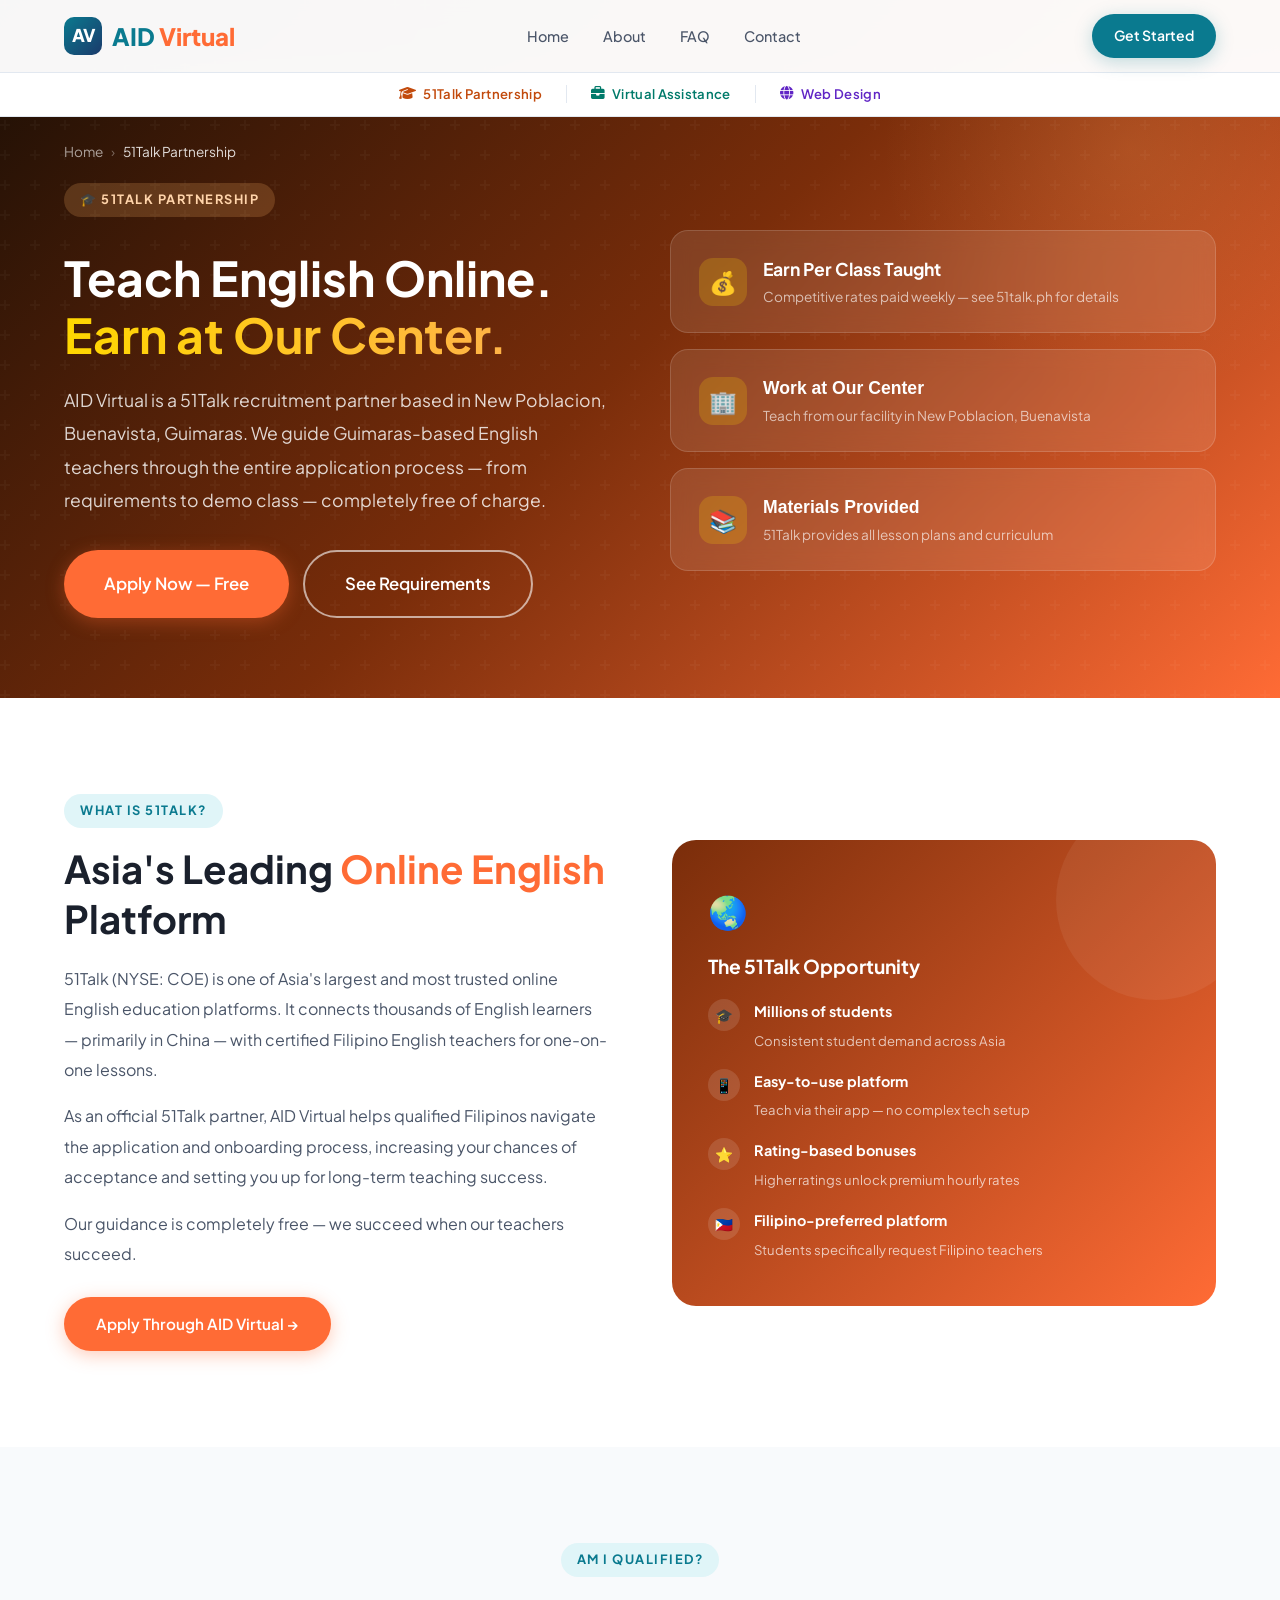
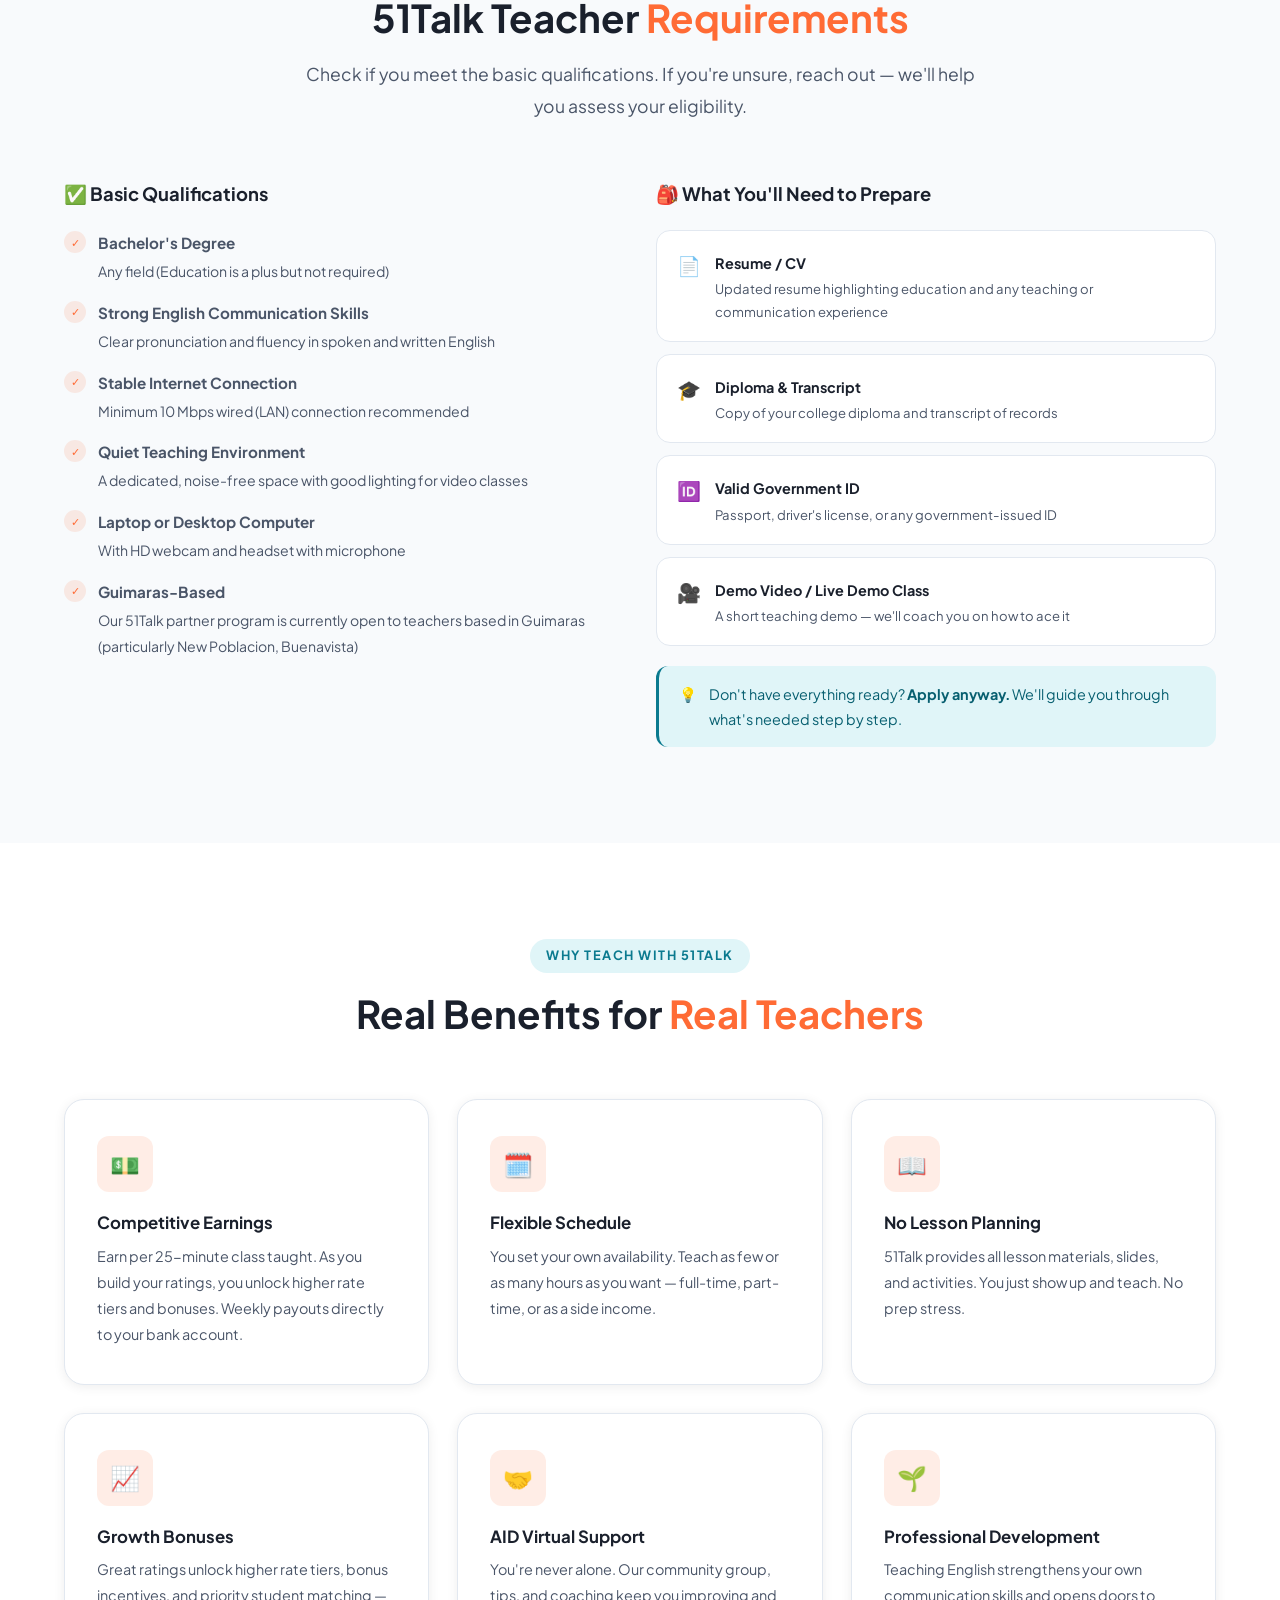
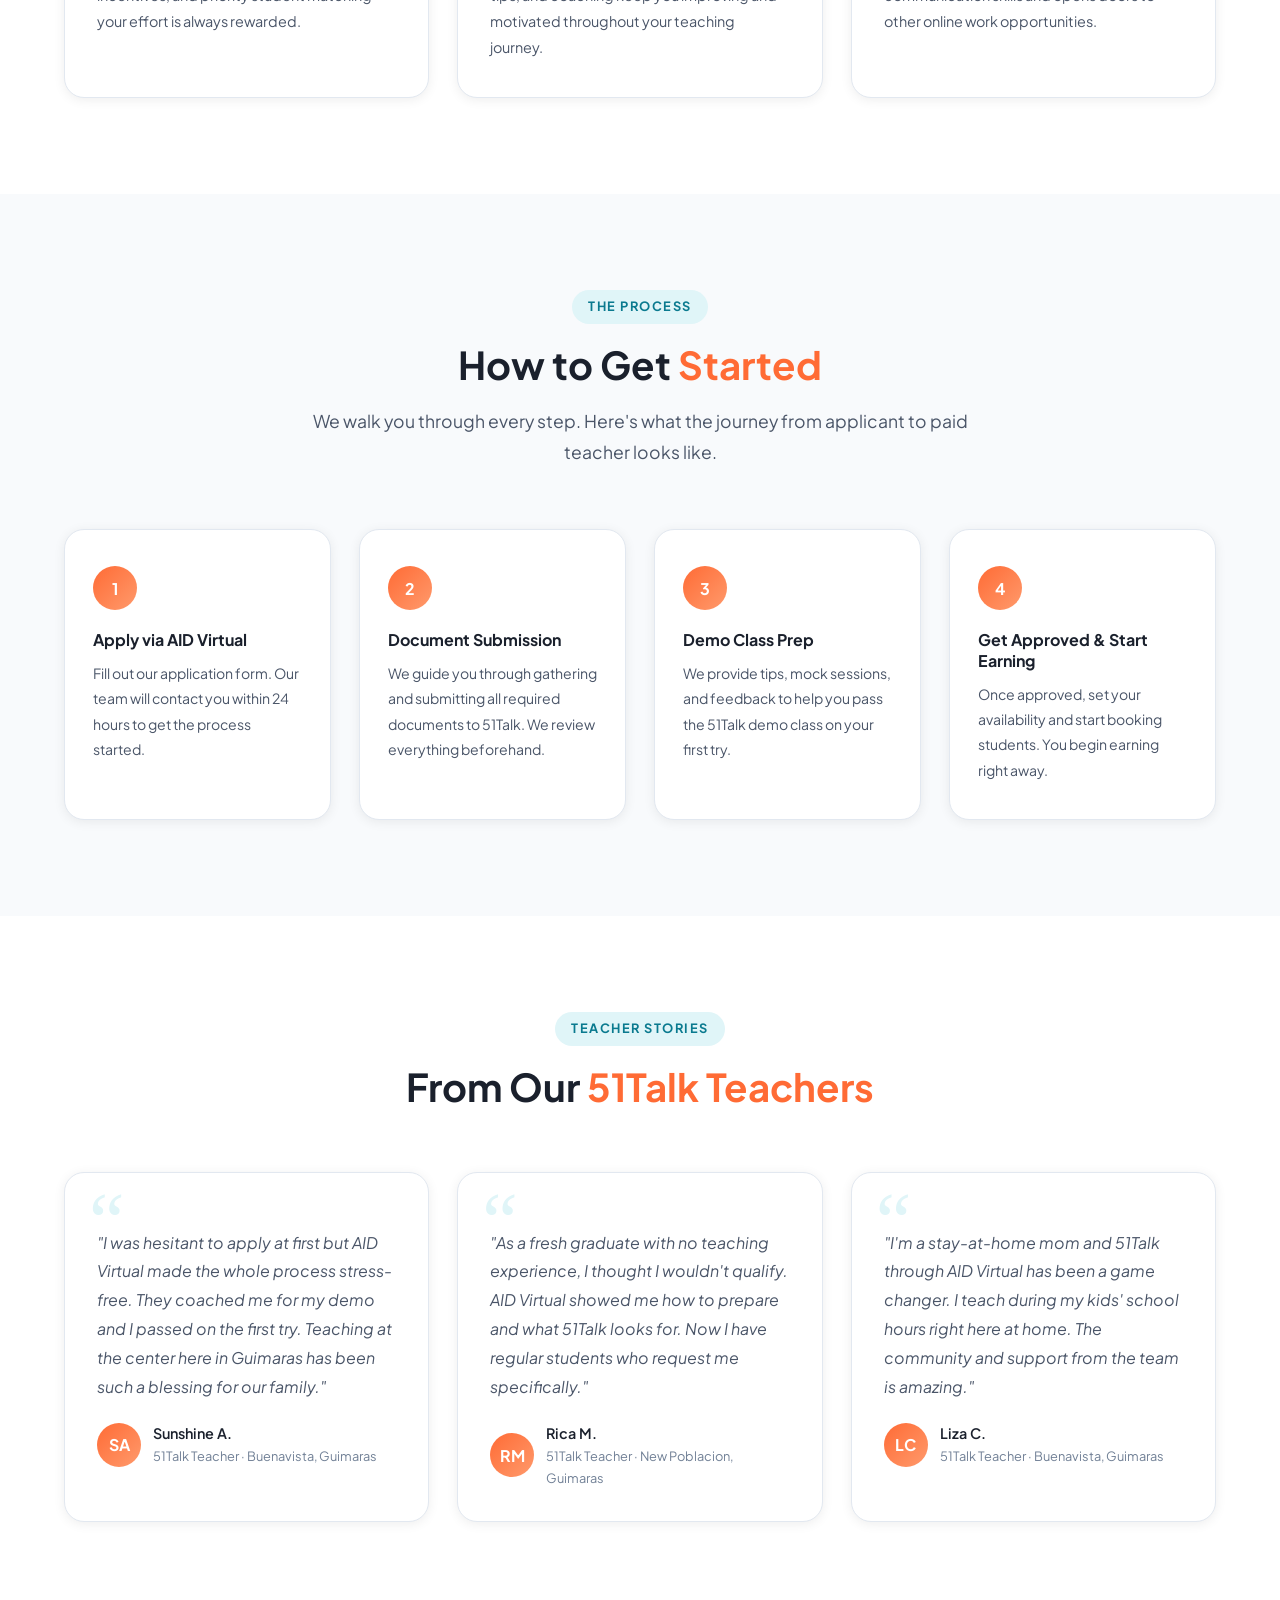
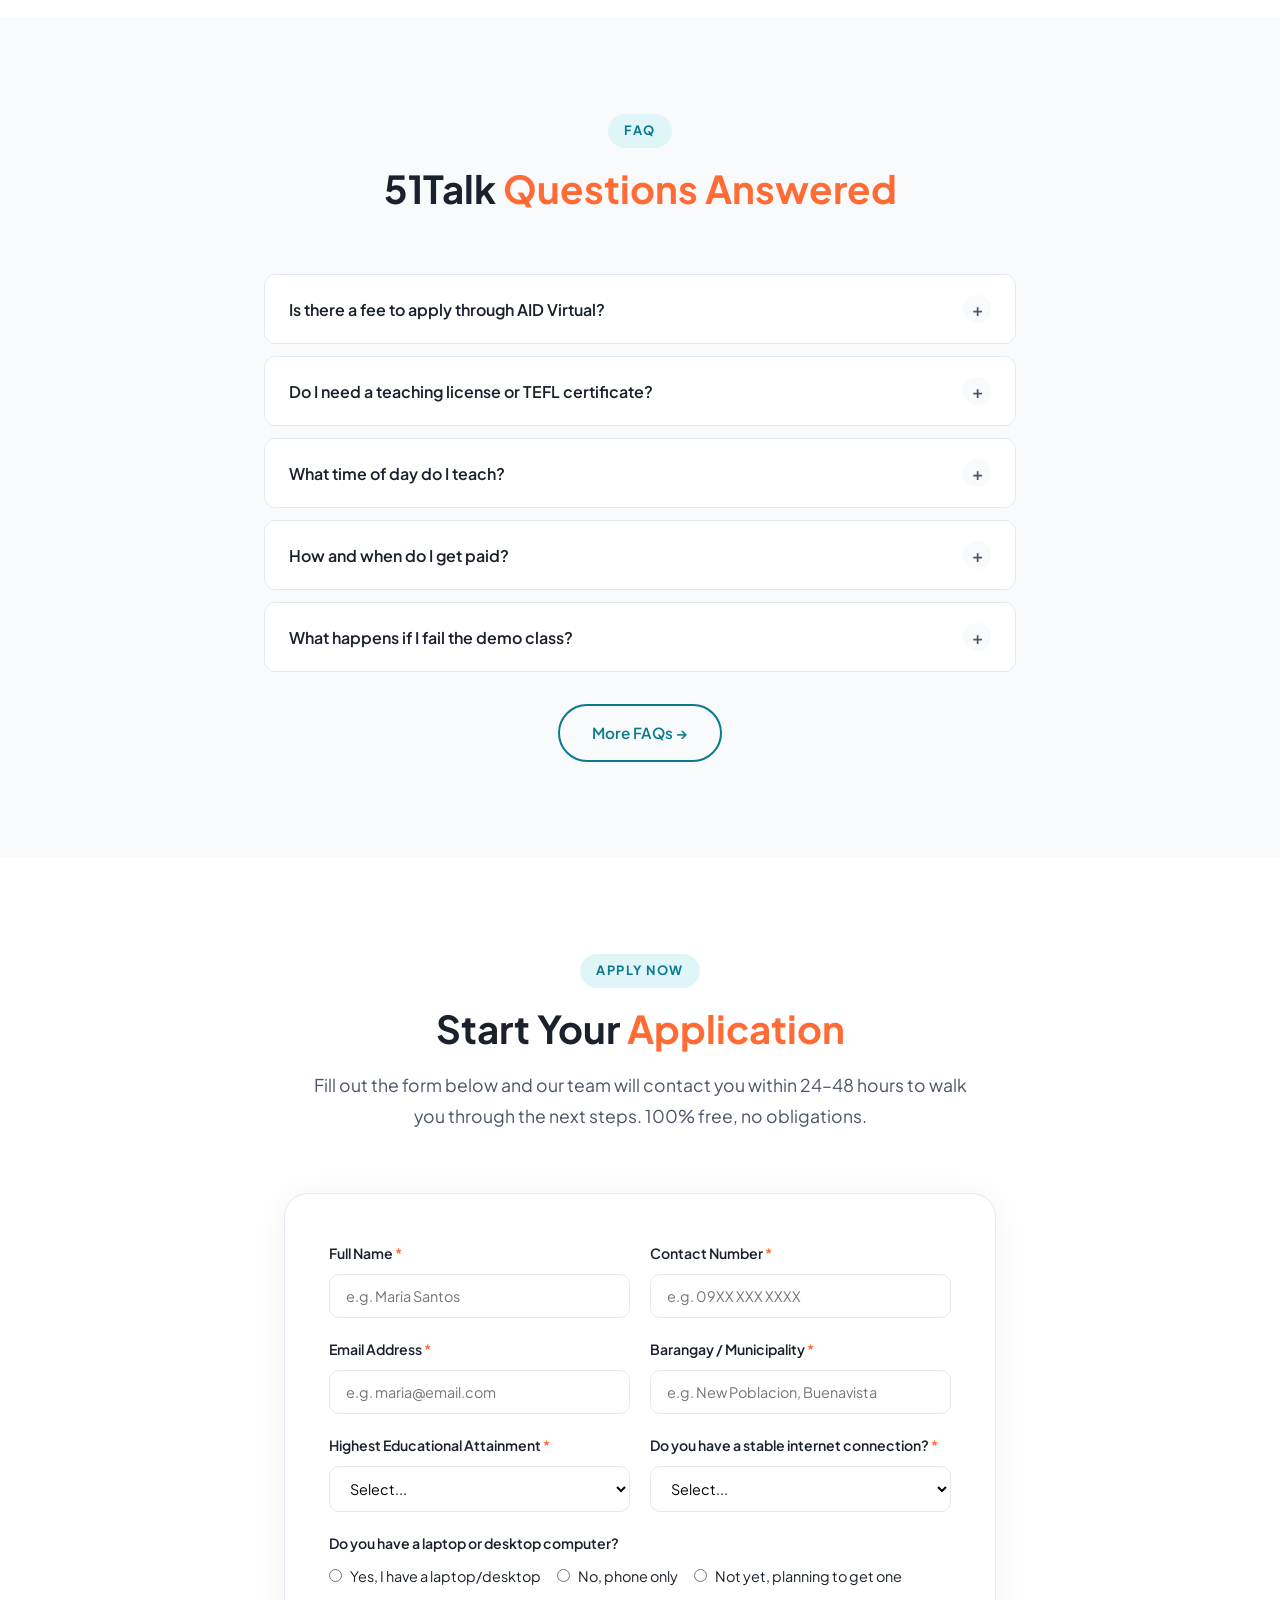
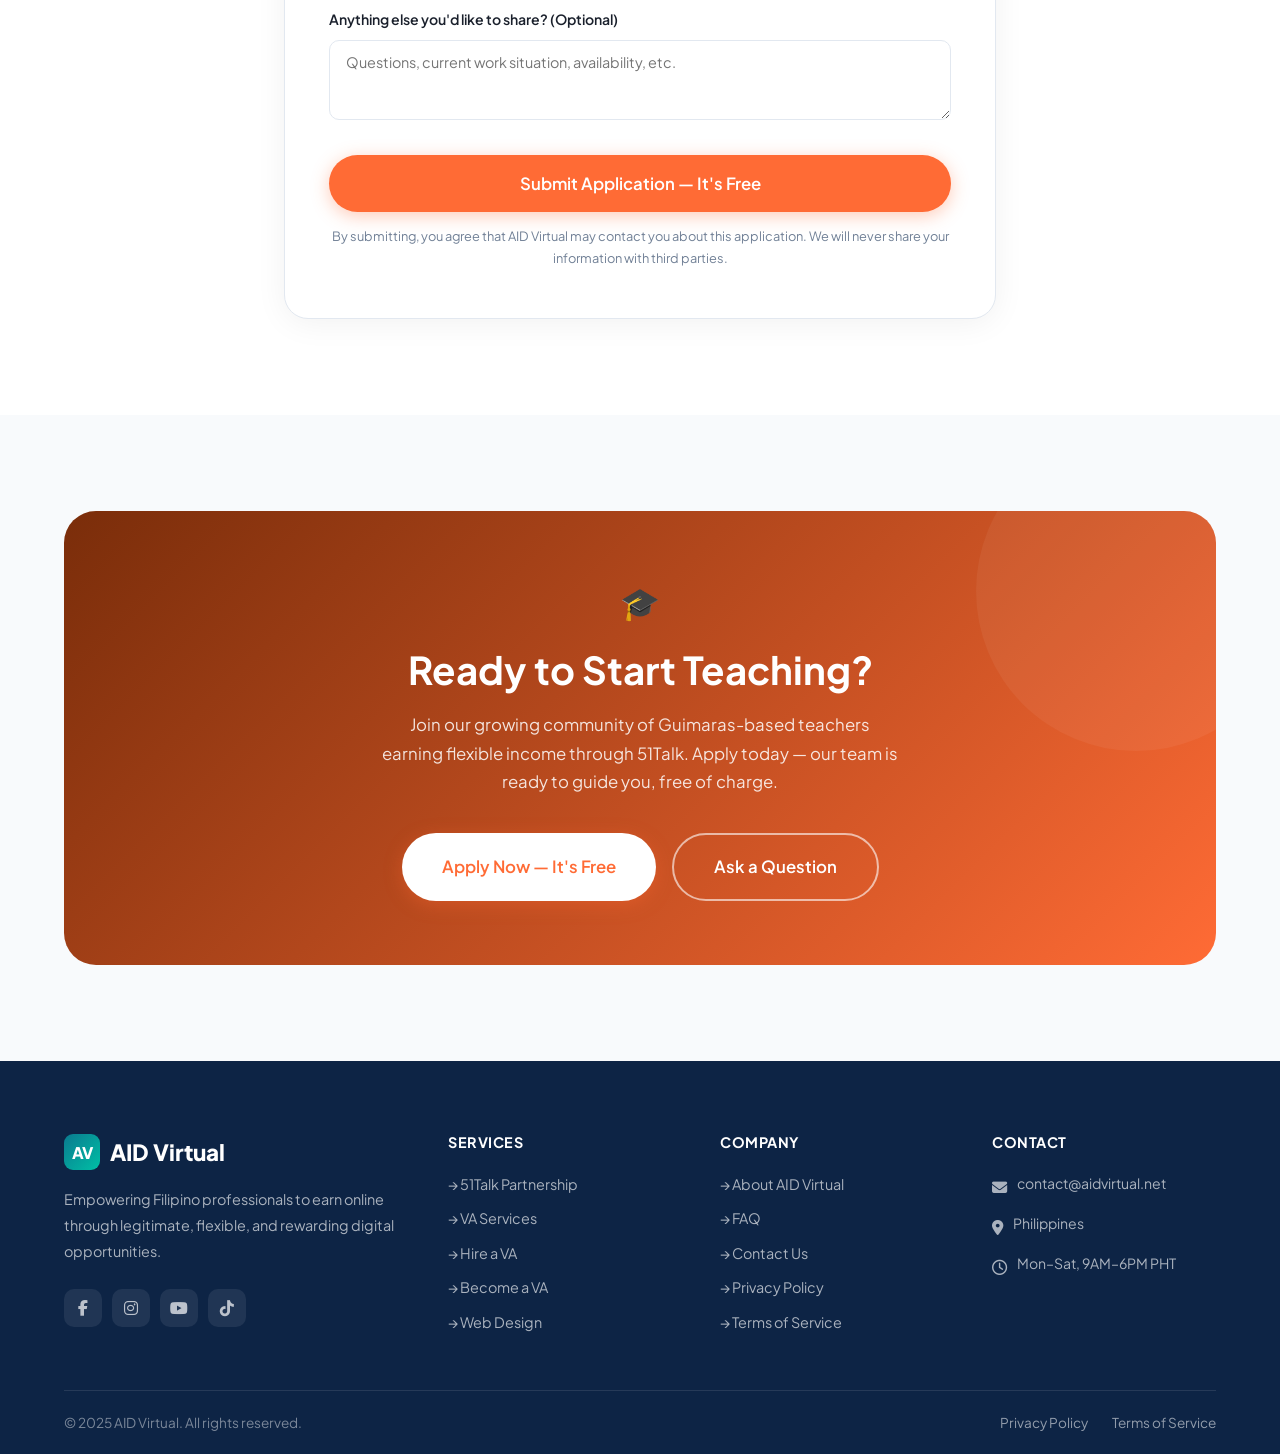
==== commit 2d17a363: "Update 51Talk to center-based setup; wire form to FormSubmit.co - Replace "Work From Home" language " ====
--- a/51talk.html
+++ b/51talk.html
@@ -5,7 +5,7 @@
   <meta name="viewport" content="width=device-width, initial-scale=1.0" />
   <title>51Talk Partnership — Teach English Online | AID Virtual</title>
   <meta name="description" content="Join AID Virtual's 51Talk partnership and start teaching English online from Guimaras. Free guidance, coaching, and community support for Guimaras-based teachers." />
-  <meta name="keywords" content="51Talk Philippines, teach English online Guimaras, 51Talk application, online English teacher, work from home teacher Guimaras" />
+  <meta name="keywords" content="51Talk Philippines, teach English online Guimaras, 51Talk application, online English teacher, AID Virtual center Guimaras" />
   <meta property="og:title" content="51Talk Partnership — Teach English Online | AID Virtual" />
   <meta property="og:description" content="Teach English online through 51Talk. AID Virtual guides Guimaras-based teachers through every step of the application — free of charge." />
   <meta property="og:url" content="https://aidvirtual.net/51talk.html" />
@@ -88,7 +88,7 @@
       <div style="display: grid; grid-template-columns: 1fr 1fr; gap: 60px; align-items: center;">
         <div>
           <div class="eyebrow" style="background: rgba(255,180,100,0.2); color: #FFD4AA;">🎓 51Talk Partnership</div>
-          <h1 style="font-size: clamp(2rem, 4vw, 3rem); color: white; margin: 16px 0 20px; line-height: 1.2;">Teach English Online. <span style="background: linear-gradient(90deg, #FFD700, #FFB347); -webkit-background-clip: text; -webkit-text-fill-color: transparent; background-clip: text;">Earn From Home.</span></h1>
+          <h1 style="font-size: clamp(2rem, 4vw, 3rem); color: white; margin: 16px 0 20px; line-height: 1.2;">Teach English Online. <span style="background: linear-gradient(90deg, #FFD700, #FFB347); -webkit-background-clip: text; -webkit-text-fill-color: transparent; background-clip: text;">Earn at Our Center.</span></h1>
           <p style="font-size: 1.1rem; color: rgba(255,255,255,0.82); line-height: 1.9; margin-bottom: 32px;">AID Virtual is a 51Talk recruitment partner based in New Poblacion, Buenavista, Guimaras. We guide Guimaras-based English teachers through the entire application process — from requirements to demo class — completely free of charge.</p>
           <div style="display: flex; gap: 14px; flex-wrap: wrap;">
             <a href="#apply" class="btn btn-primary btn-lg">Apply Now — Free</a>
@@ -104,10 +104,10 @@
             </div>
           </div>
           <div style="background: rgba(255,255,255,0.1); backdrop-filter: blur(10px); border: 1px solid rgba(255,255,255,0.15); border-radius: 18px; padding: 24px 28px; display: flex; align-items: center; gap: 16px;">
-            <div style="width: 48px; height: 48px; background: rgba(255,215,0,0.2); border-radius: 14px; display: flex; align-items: center; justify-content: center; font-size: 1.4rem; flex-shrink: 0;">🏠</div>
-            <div>
-              <div style="font-family: 'Poppins', sans-serif; font-weight: 700; font-size: 1.1rem; color: white;">100% Work From Home</div>
-              <div style="font-size: 0.85rem; color: rgba(255,255,255,0.65);">Teach from your own space, on your schedule</div>
+            <div style="width: 48px; height: 48px; background: rgba(255,215,0,0.2); border-radius: 14px; display: flex; align-items: center; justify-content: center; font-size: 1.4rem; flex-shrink: 0;">🏢</div>
+            <div>
+              <div style="font-family: 'Poppins', sans-serif; font-weight: 700; font-size: 1.1rem; color: white;">Work at Our Center</div>
+              <div style="font-size: 0.85rem; color: rgba(255,255,255,0.65);">Teach from our facility in New Poblacion, Buenavista</div>
             </div>
           </div>
           <div style="background: rgba(255,255,255,0.1); backdrop-filter: blur(10px); border: 1px solid rgba(255,255,255,0.15); border-radius: 18px; padding: 24px 28px; display: flex; align-items: center; gap: 16px;">
@@ -336,7 +336,7 @@
       </div>
       <div class="grid-3">
         <div class="testimonial-card fade-up">
-          <p class="testimonial-text">"I was hesitant to apply at first but AID Virtual made the whole process stress-free. They coached me for my demo and I passed on the first try. Teaching from home here in Guimaras has been such a blessing for our family."</p>
+          <p class="testimonial-text">"I was hesitant to apply at first but AID Virtual made the whole process stress-free. They coached me for my demo and I passed on the first try. Teaching at the center here in Guimaras has been such a blessing for our family."</p>
           <div class="testimonial-author">
             <div class="author-avatar" style="background: linear-gradient(135deg, #FF6B35, #FF9A6C);">SA</div>
             <div class="author-info">
@@ -576,18 +576,6 @@
     }
   </style>
   <script>
-    // =====================================================================
-    // 51Talk Application Form → Google Sheets
-    //
-    // HOW TO SET UP:
-    // 1. Create a Google Sheet with columns:
-    //    Timestamp | Name | Phone | Email | Location | Education | Internet | Computer | Message
-    // 2. Go to Extensions > Apps Script, paste the Apps Script code below
-    // 3. Deploy as Web App (Execute as: Me, Access: Anyone)
-    // 4. Replace SHEET_URL below with your deployed Web App URL
-    // =====================================================================
-    const SHEET_URL = 'YOUR_GOOGLE_APPS_SCRIPT_WEB_APP_URL_HERE';
-
     document.getElementById('apply-form').addEventListener('submit', async function(e) {
       e.preventDefault();
 
@@ -612,7 +600,6 @@
       }
       errorDiv.style.display = 'none';
 
-      // Show loading state
       btn.disabled = true;
       submitText.style.display = 'none';
       submitLoading.style.display = 'inline';
@@ -620,28 +607,31 @@
       const computer = document.querySelector('input[name="computer"]:checked');
       const message = this.message.value.trim();
 
-      const formData = new FormData();
-      formData.append('name', name);
-      formData.append('phone', phone);
-      formData.append('email', email);
-      formData.append('location', location);
-      formData.append('education', education);
-      formData.append('internet', internet);
-      formData.append('computer', computer ? computer.value : 'Not answered');
-      formData.append('message', message || 'N/A');
-      formData.append('timestamp', new Date().toLocaleString('en-PH', { timeZone: 'Asia/Manila' }));
-
       try {
-        if (SHEET_URL === 'YOUR_GOOGLE_APPS_SCRIPT_WEB_APP_URL_HERE') {
-          // Demo mode: show success without actually submitting
-          await new Promise(r => setTimeout(r, 800));
+        const res = await fetch('https://formsubmit.co/ajax/contact@aidvirtual.net', {
+          method: 'POST',
+          headers: { 'Content-Type': 'application/json', 'Accept': 'application/json' },
+          body: JSON.stringify({
+            _subject: '51Talk Application — ' + name,
+            name: name,
+            phone: phone,
+            email: email,
+            location: location,
+            education: education,
+            internet: internet,
+            computer: computer ? computer.value : 'Not answered',
+            message: message || 'N/A',
+            _template: 'table'
+          })
+        });
+        const data = await res.json();
+        if (data.success === 'true' || data.success === true) {
+          document.getElementById('apply-form').style.display = 'none';
+          successDiv.style.display = 'block';
+          successDiv.scrollIntoView({ behavior: 'smooth', block: 'center' });
         } else {
-          await fetch(SHEET_URL, { method: 'POST', body: formData });
+          throw new Error('Submission failed');
         }
-        // Show success
-        document.getElementById('apply-form').style.display = 'none';
-        successDiv.style.display = 'block';
-        successDiv.scrollIntoView({ behavior: 'smooth', block: 'center' });
       } catch (err) {
         errorDiv.textContent = 'Something went wrong. Please try again or contact us directly at contact@aidvirtual.net.';
         errorDiv.style.display = 'block';
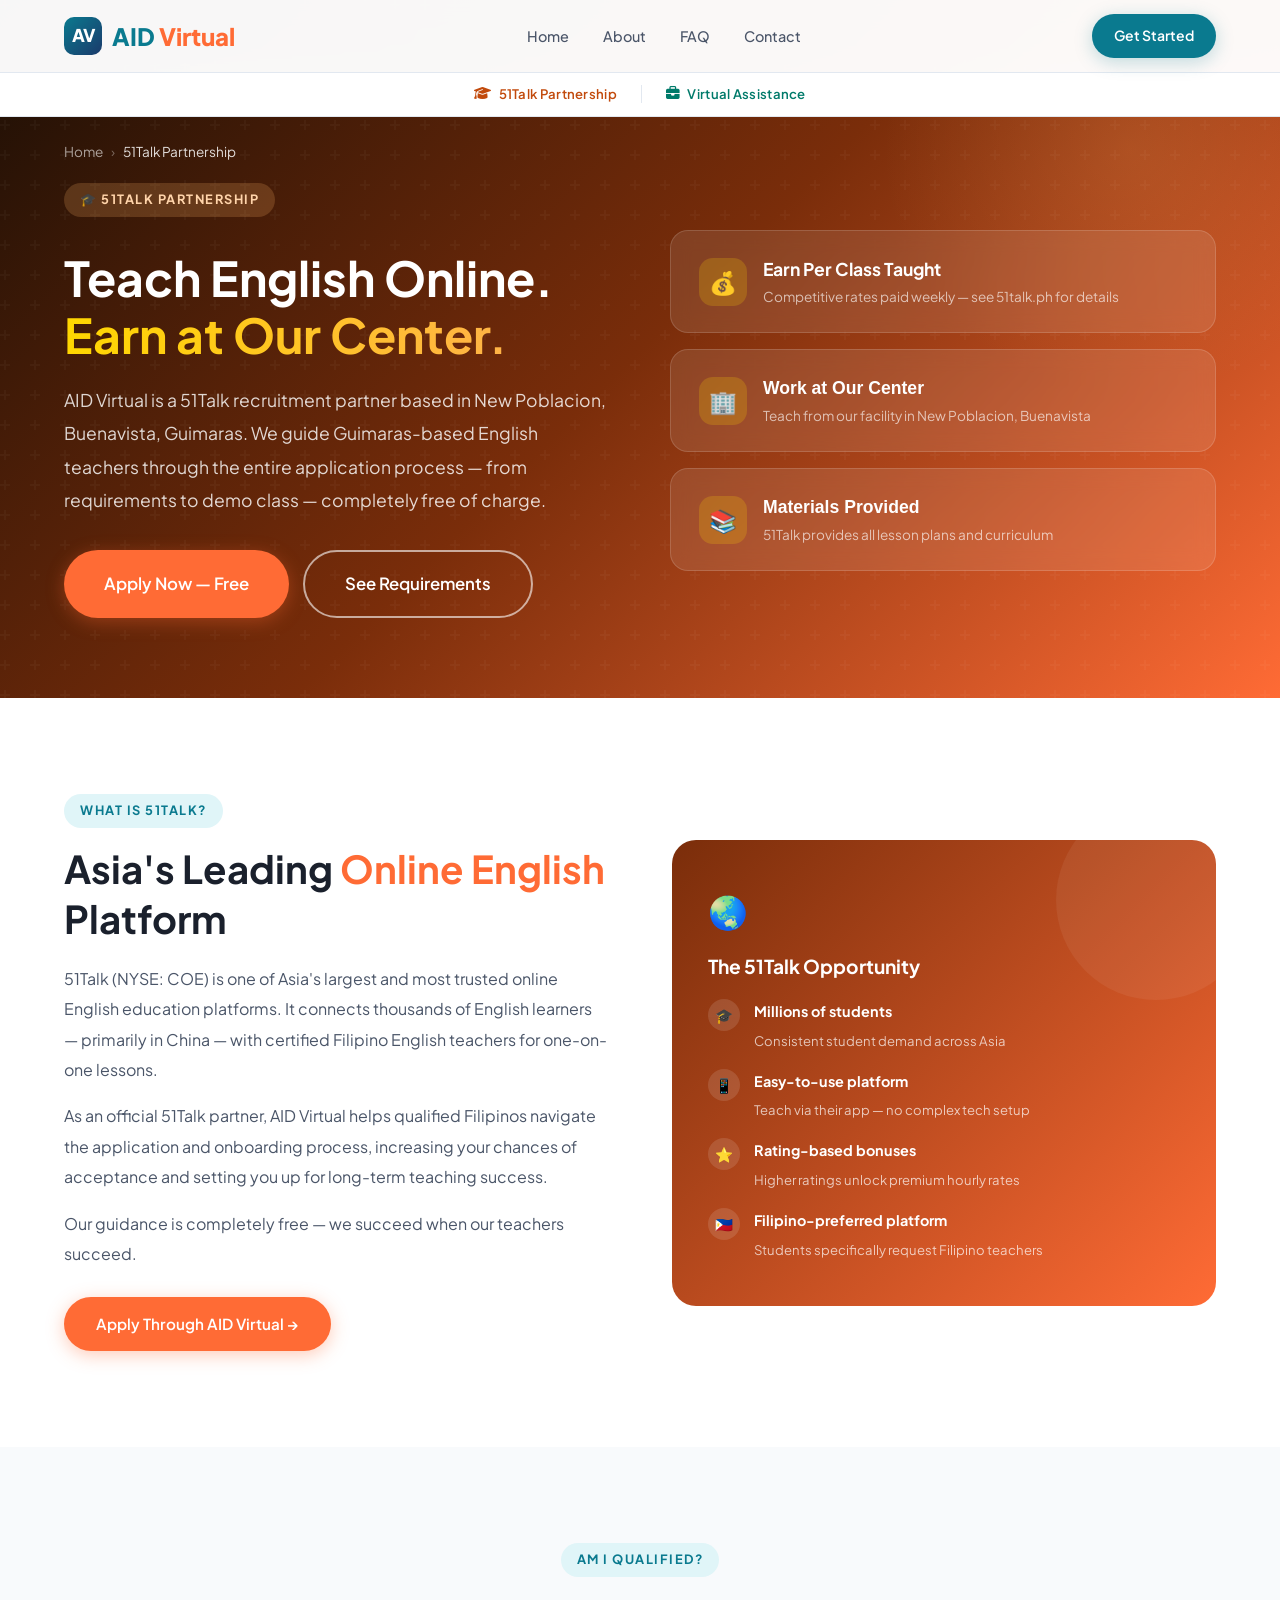
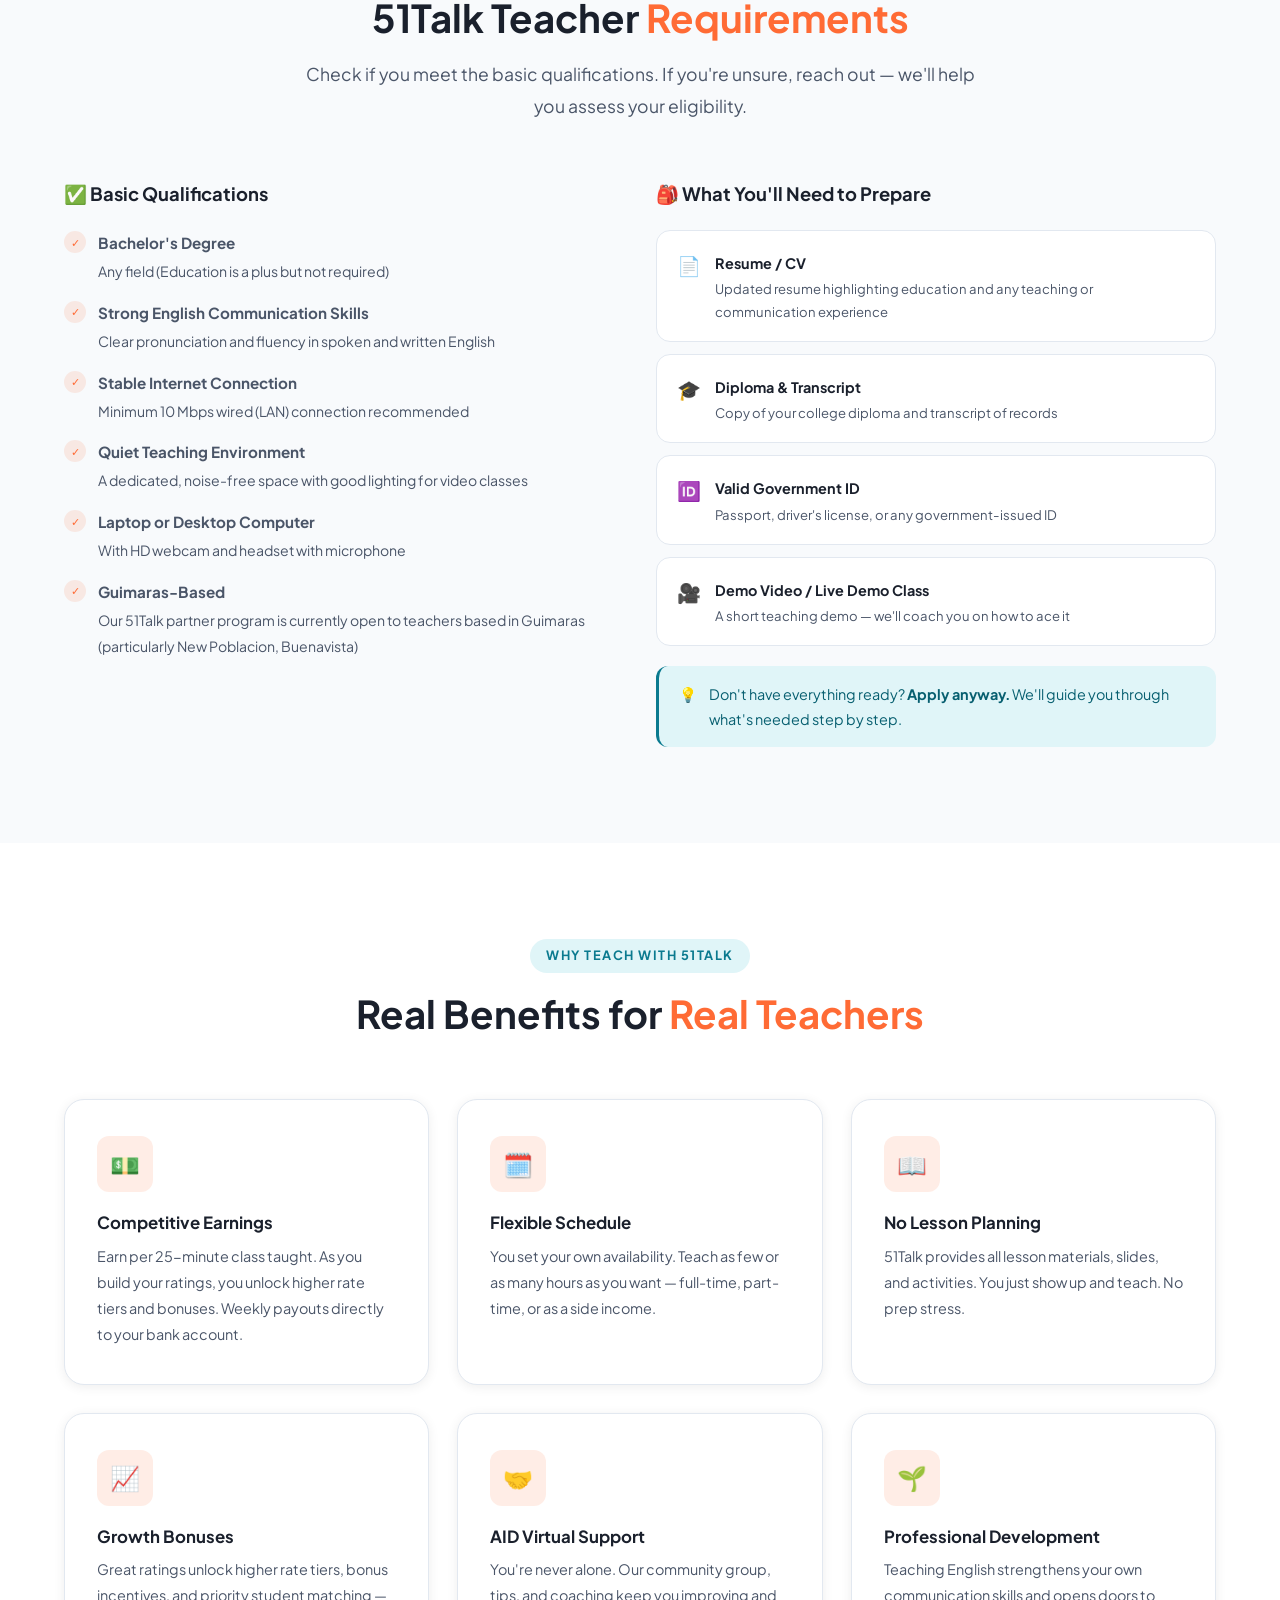
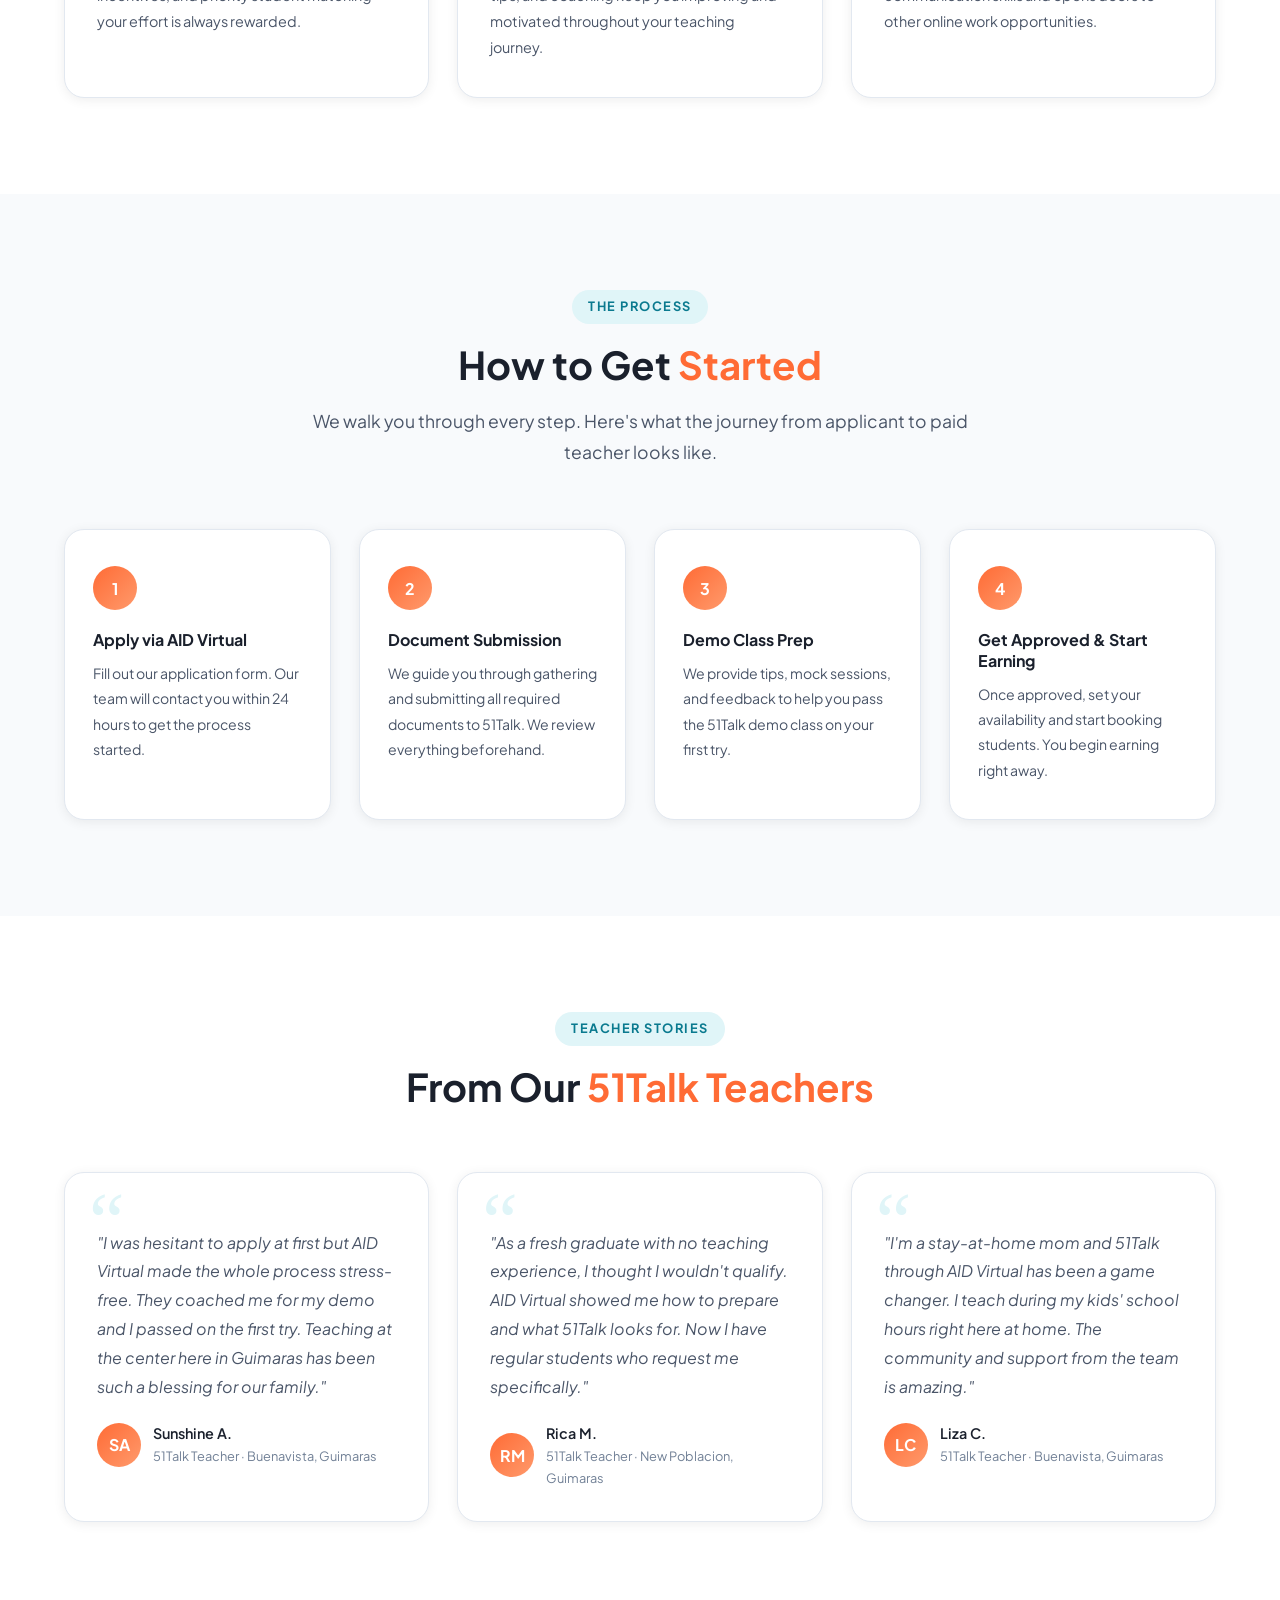
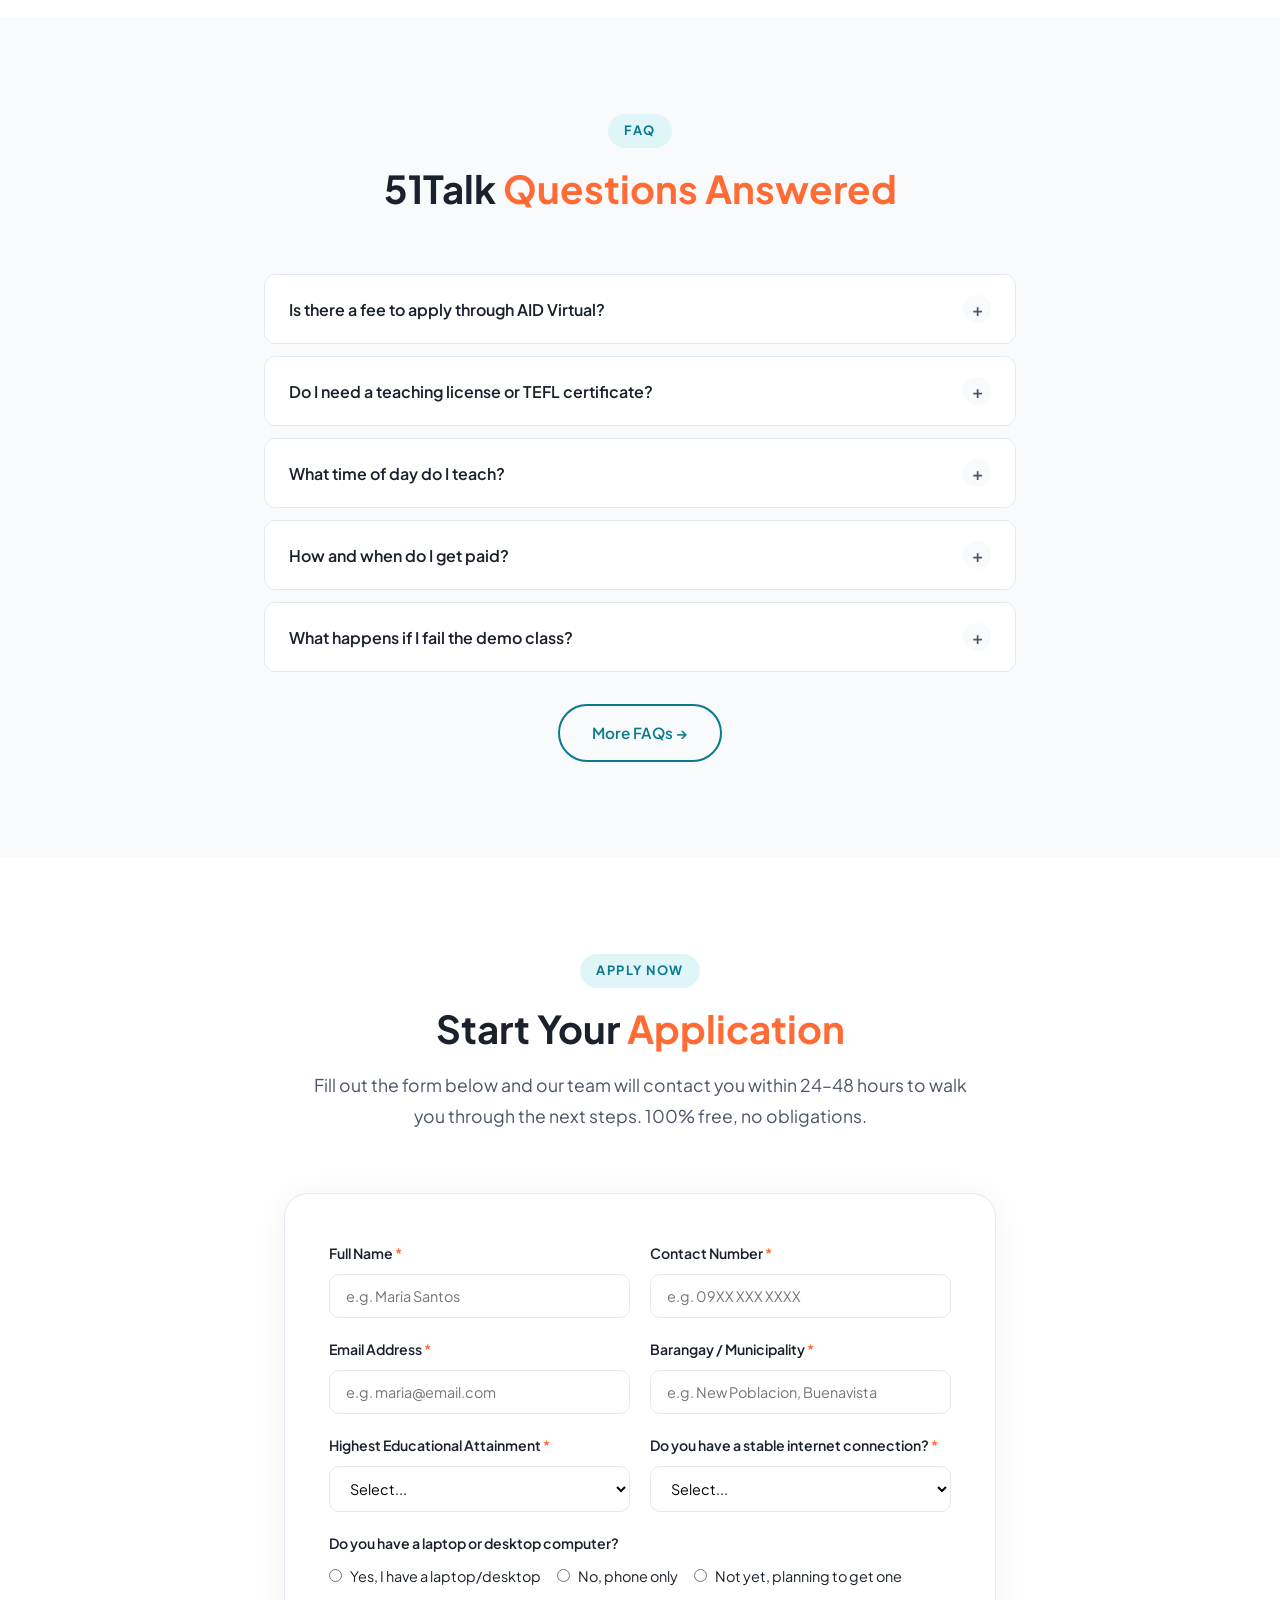
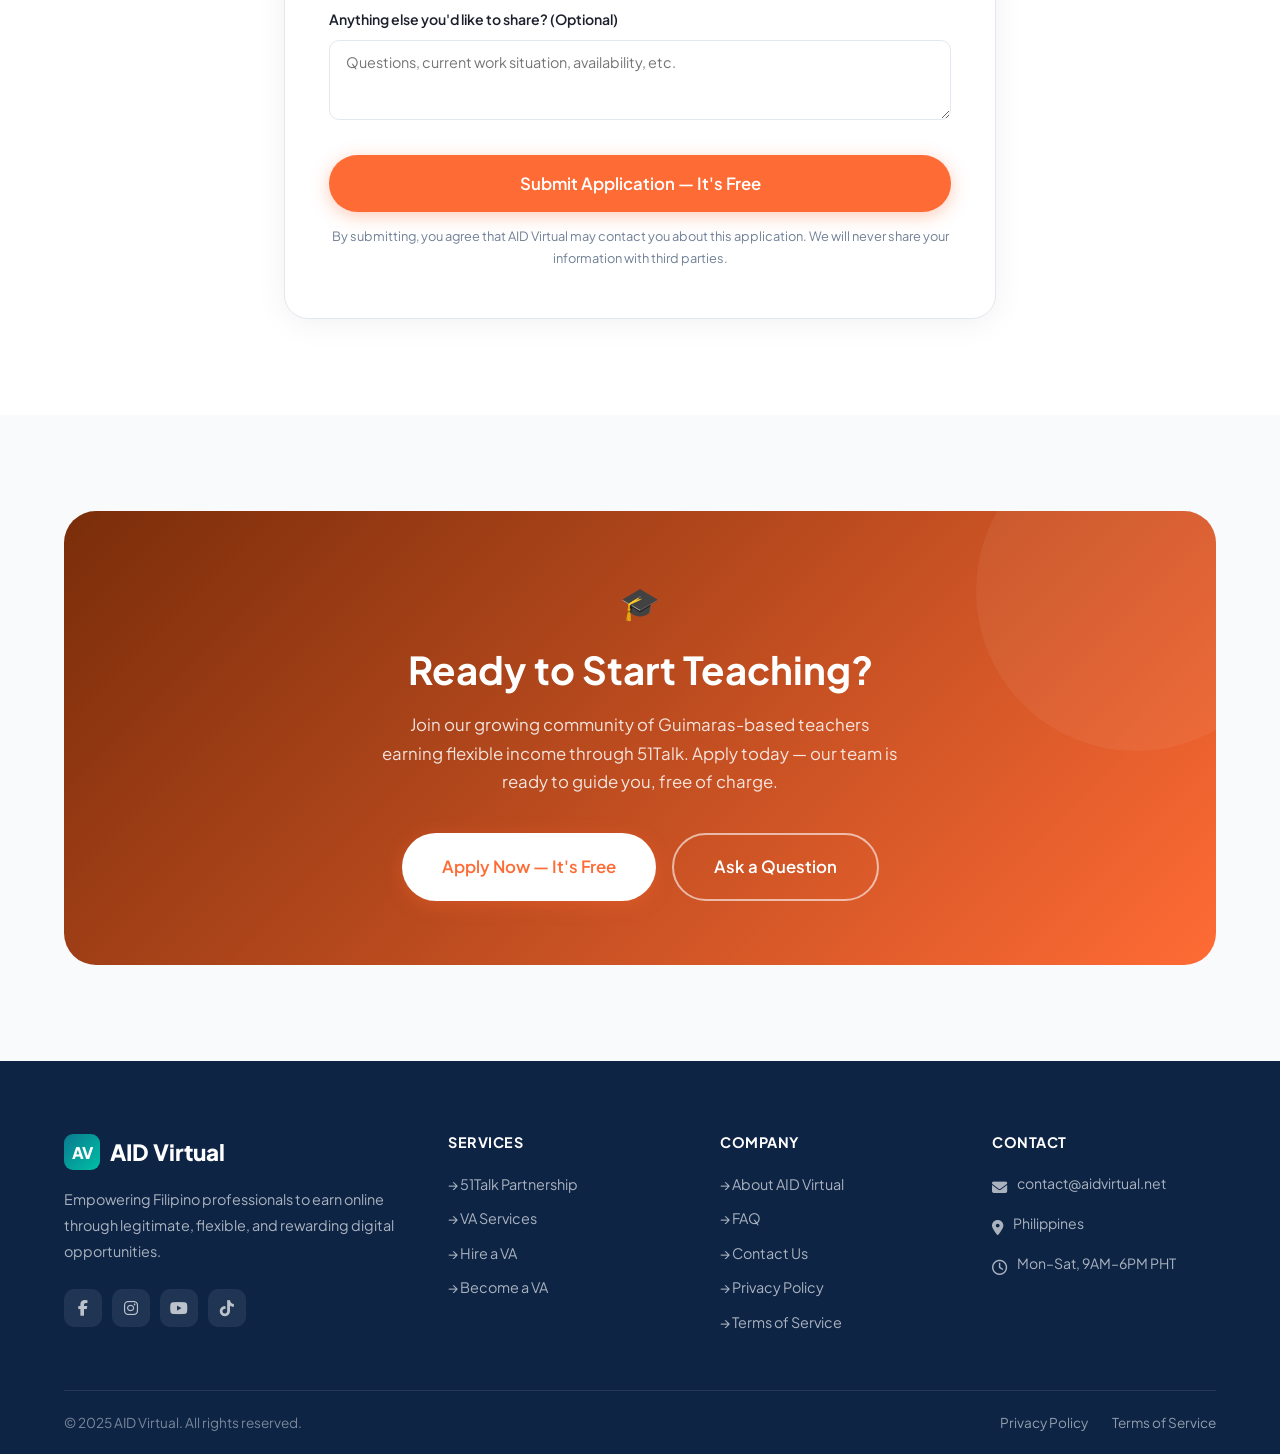
==== commit 16691b2e: "Remove web design service from aidvirtual.net Web design will be moved to a dedicated separate brand" ====
--- a/51talk.html
+++ b/51talk.html
@@ -53,11 +53,6 @@
         <i class="fa-solid fa-briefcase"></i>
         <span>Virtual Assistance</span>
       </a>
-      <span class="sstrip-sep"></span>
-      <a href="web-design.html" class="sstrip-item sstrip-purple">
-        <i class="fa-solid fa-globe"></i>
-        <span>Web Design</span>
-      </a>
     </div>
   </div>
 
@@ -67,7 +62,6 @@
     <a href="about.html"><i class="fa-solid fa-users"></i> About Us</a>
     <a href="51talk.html"><i class="fa-solid fa-graduation-cap"></i> 51Talk Partnership</a>
     <a href="virtual-assistance.html"><i class="fa-solid fa-briefcase"></i> VA Services</a>
-    <a href="web-design.html"><i class="fa-solid fa-globe"></i> Web Design</a>
     <a href="faq.html"><i class="fa-solid fa-circle-question"></i> FAQ</a>
     <a href="contact.html"><i class="fa-solid fa-envelope"></i> Contact</a>
     <div class="mobile-cta">
@@ -537,7 +531,6 @@
             <li><a href="virtual-assistance.html">→ VA Services</a></li>
             <li><a href="virtual-assistance.html#hire">→ Hire a VA</a></li>
             <li><a href="virtual-assistance.html#apply">→ Become a VA</a></li>
-            <li><a href="web-design.html">→ Web Design</a></li>
           </ul>
         </div>
         <div class="footer-col">
--- a/styles.css
+++ b/styles.css
@@ -1272,3 +1272,8 @@
 @media (max-width: 600px) {
   .pricing-4-grid { grid-template-columns: 1fr !important; }
 }
+
+/* ===== Web Design: maintenance 2-col grid ===== */
+@media (max-width: 600px) {
+  .maintenance-grid { grid-template-columns: 1fr !important; }
+}
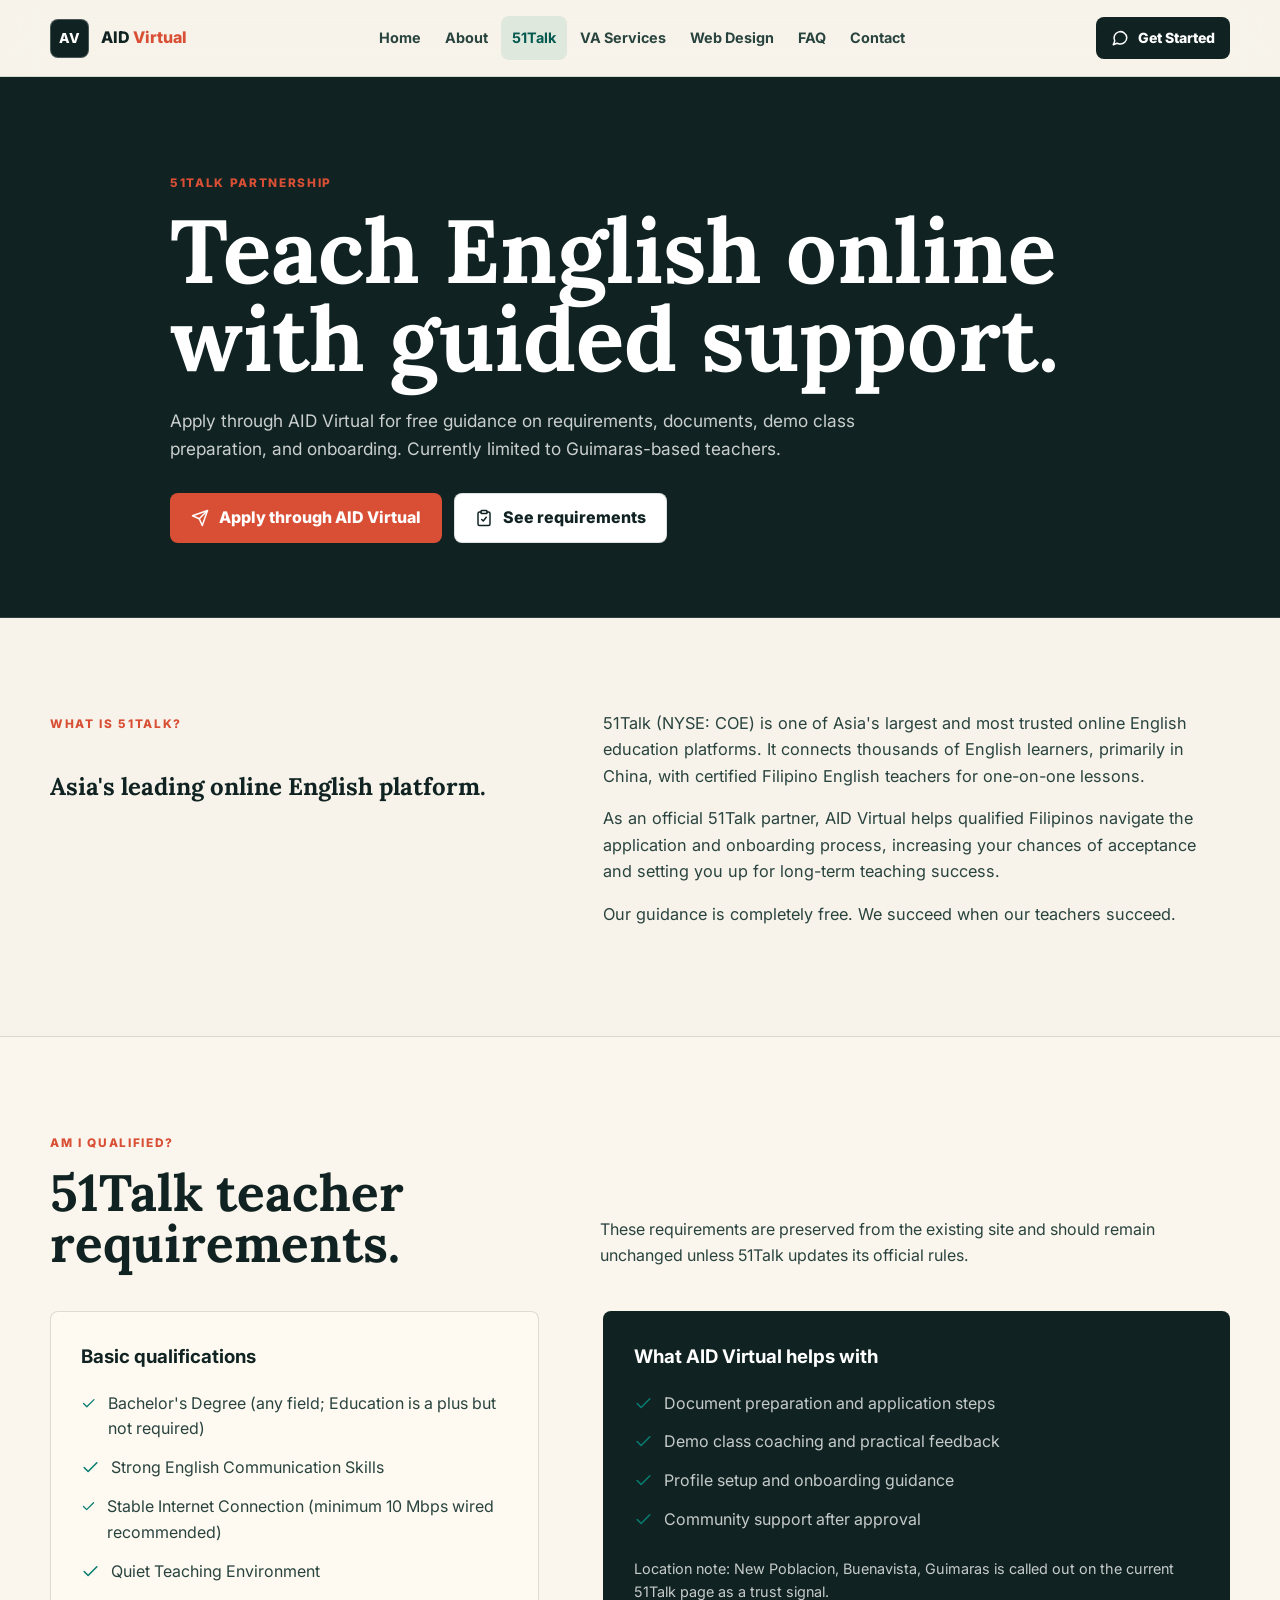
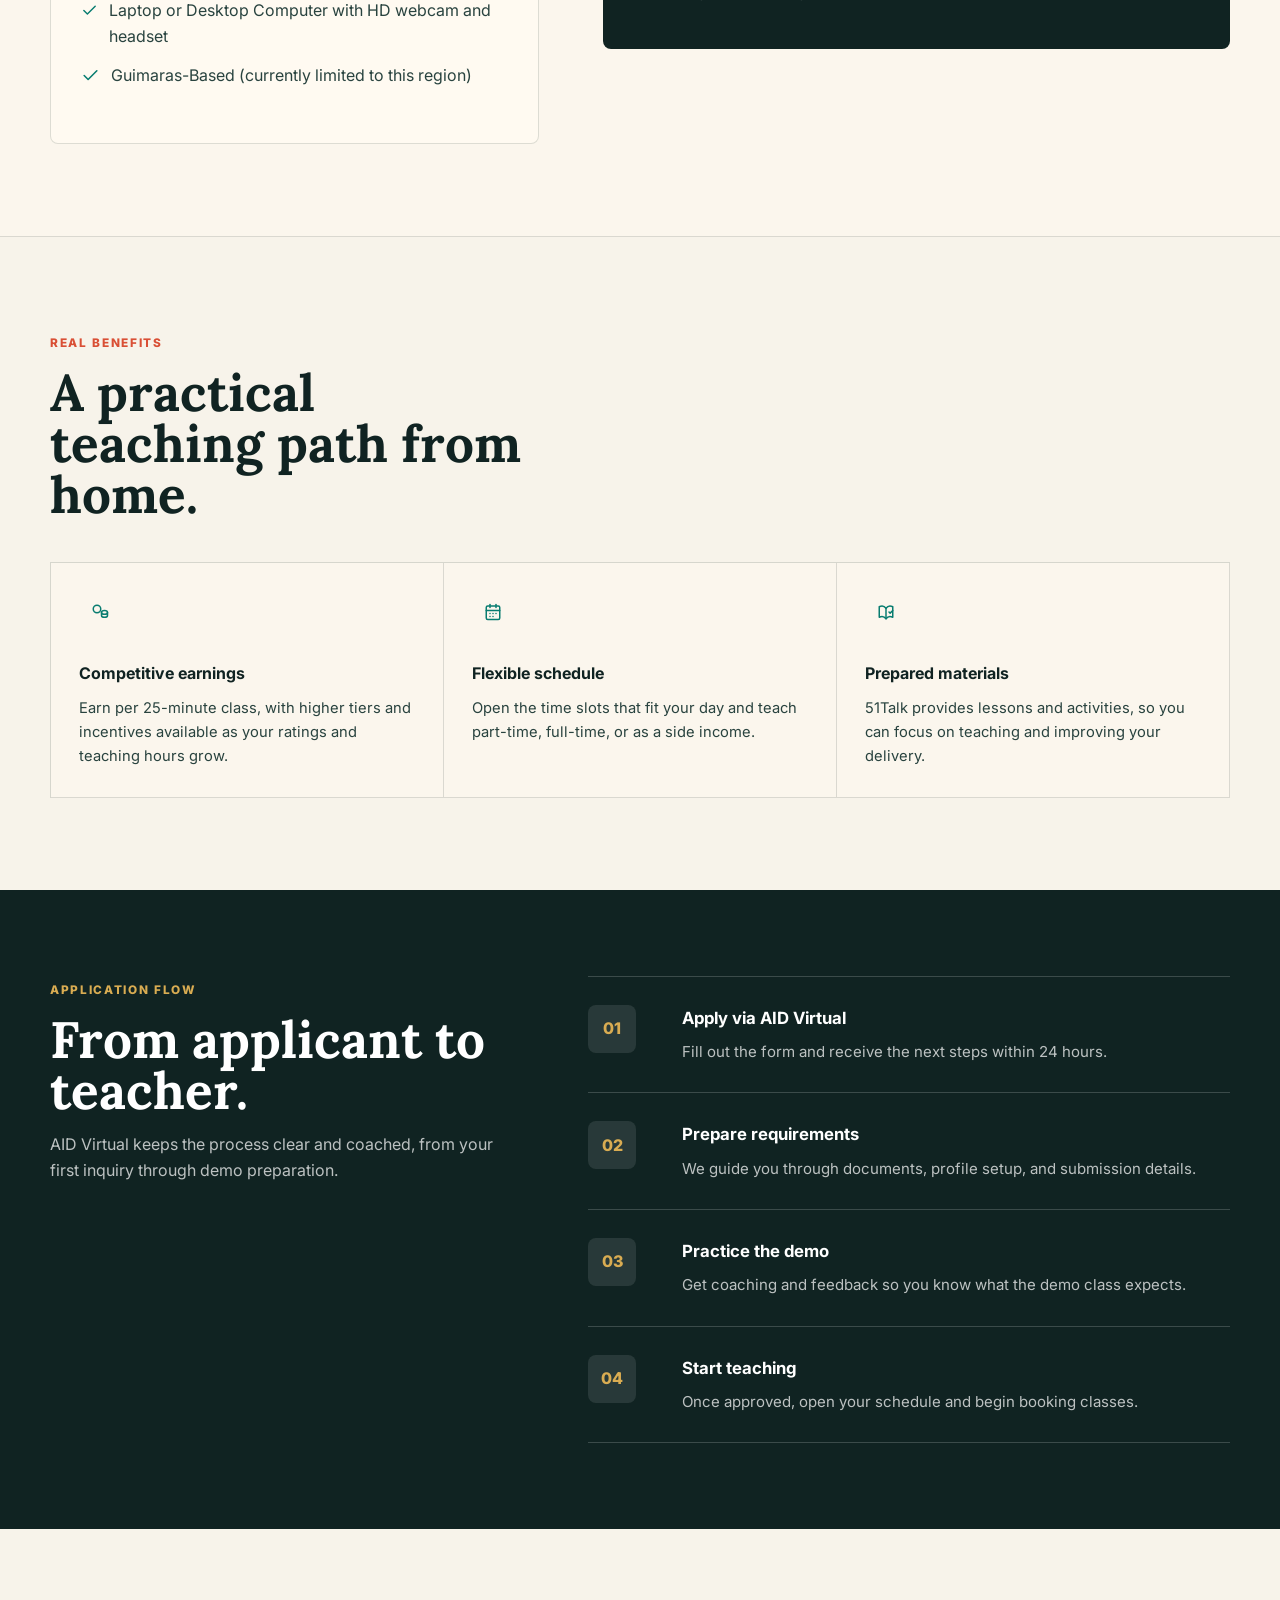
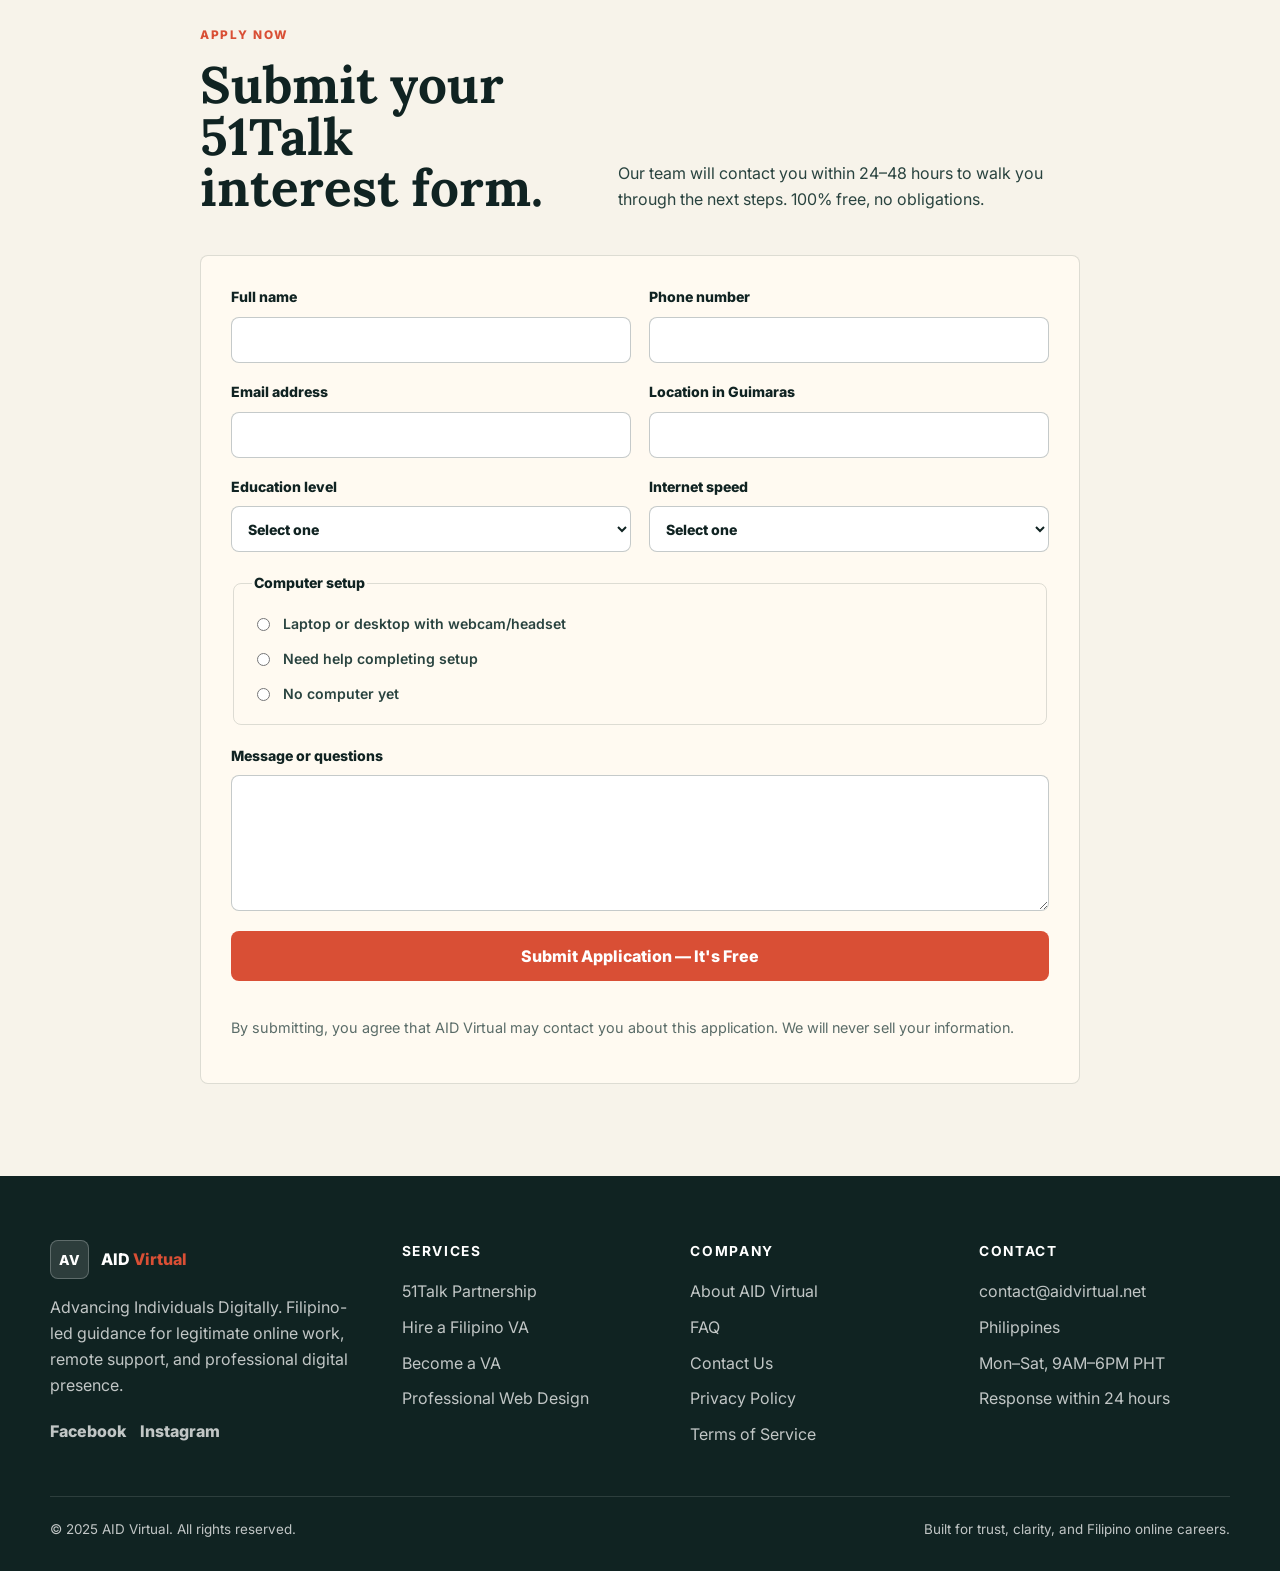
==== commit be6fb07d: "feat: visual redesign 2026" ====
--- a/51talk.html
+++ b/51talk.html
@@ -3,637 +3,239 @@
 <head>
   <meta charset="UTF-8" />
   <meta name="viewport" content="width=device-width, initial-scale=1.0" />
-  <title>51Talk Partnership — Teach English Online | AID Virtual</title>
-  <meta name="description" content="Join AID Virtual's 51Talk partnership and start teaching English online from Guimaras. Free guidance, coaching, and community support for Guimaras-based teachers." />
-  <meta name="keywords" content="51Talk Philippines, teach English online Guimaras, 51Talk application, online English teacher, AID Virtual center Guimaras" />
-  <meta property="og:title" content="51Talk Partnership — Teach English Online | AID Virtual" />
-  <meta property="og:description" content="Teach English online through 51Talk. AID Virtual guides Guimaras-based teachers through every step of the application — free of charge." />
+  <title>Teach English Online with 51Talk — AID Virtual Partner</title>
+  <meta name="description" content="Apply through AID Virtual to teach on 51Talk. Requirements, pay details, and free application guidance for Guimaras-based teachers." />
+  <link rel="canonical" href="https://aidvirtual.net/51talk.html" />
+  <meta property="og:title" content="Teach English Online with 51Talk — AID Virtual Partner" />
+  <meta property="og:description" content="Apply through AID Virtual to teach on 51Talk. Requirements, pay details, and free application guidance for Guimaras-based teachers." />
+  <meta property="og:image" content="https://aidvirtual.net/assets/images/og-image.jpg" />
   <meta property="og:url" content="https://aidvirtual.net/51talk.html" />
-  <link rel="canonical" href="https://aidvirtual.net/51talk.html" />
-  <link rel="icon" type="image/svg+xml" href="data:image/svg+xml,<svg xmlns='http://www.w3.org/2000/svg' viewBox='0 0 100 100'><rect width='100' height='100' rx='20' fill='%230A7A8F'/><text y='.9em' font-size='70' x='10' font-family='Arial' font-weight='bold' fill='white'>A</text></svg>" />
-  <link rel="preconnect" href="https://fonts.googleapis.com" />
-  <link rel="preconnect" href="https://fonts.gstatic.com" crossorigin />
-  <link href="https://fonts.googleapis.com/css2?family=Plus+Jakarta+Sans:ital,wght@0,300;0,400;0,500;0,600;0,700;0,800;1,400&display=swap" rel="stylesheet" />
-  <link rel="stylesheet" href="https://cdnjs.cloudflare.com/ajax/libs/font-awesome/6.5.0/css/all.min.css" />
-  <link rel="stylesheet" href="styles.css" />
+  <meta property="og:type" content="website" />
+  <meta name="twitter:card" content="summary_large_image" />
+  <meta name="twitter:title" content="Teach English Online with 51Talk — AID Virtual Partner" />
+  <meta name="twitter:description" content="Apply through AID Virtual to teach on 51Talk. Requirements, pay details, and free application guidance for Guimaras-based teachers." />
+  <link rel="icon" type="image/svg+xml" href="data:image/svg+xml,%3Csvg xmlns='http://www.w3.org/2000/svg' viewBox='0 0 100 100'%3E%3Crect width='100' height='100' rx='16' fill='%23083531'/%3E%3Ctext x='50' y='60' text-anchor='middle' font-family='Arial' font-size='38' font-weight='700' fill='white'%3EAV%3C/text%3E%3C/svg%3E" />
+  <link rel="stylesheet" href="assets/css/fonts.css" />
+  <link rel="stylesheet" href="assets/css/style.css" />
+
+  <script src="assets/js/main.js" defer></script>
+
 </head>
-<body>
-
-  <!-- ===== NAVIGATION ===== -->
-  <nav class="navbar" role="navigation" aria-label="Main navigation">
-    <div class="nav-container">
-      <a href="index.html" class="nav-logo" aria-label="AID Virtual Home">
-        <div class="logo-mark">AV</div>
-        <span class="logo-text">AID <span>Virtual</span></span>
-      </a>
-      <div class="nav-links">
-        <a href="index.html">Home</a>
-        <a href="about.html">About</a>
-        <a href="faq.html">FAQ</a>
-        <a href="contact.html">Contact</a>
-      </div>
-      <div class="nav-cta">
-        <a href="contact.html" class="btn btn-secondary btn-sm">Get Started</a>
-      </div>
-      <button class="hamburger" aria-label="Toggle menu" aria-expanded="false">
-        <span></span><span></span><span></span>
-      </button>
-    </div>
-  </nav>
-
-  <!-- Services Strip -->
-  <div class="services-strip">
-    <div class="sstrip-inner">
-      <a href="51talk.html" class="sstrip-item sstrip-orange active">
-        <i class="fa-solid fa-graduation-cap"></i>
-        <span>51Talk Partnership</span>
-      </a>
-      <span class="sstrip-sep"></span>
-      <a href="virtual-assistance.html" class="sstrip-item sstrip-teal">
-        <i class="fa-solid fa-briefcase"></i>
-        <span>Virtual Assistance</span>
-      </a>
-    </div>
-  </div>
-
-  <!-- Mobile Menu -->
-  <div class="mobile-menu" role="dialog" aria-label="Mobile navigation">
-    <a href="index.html"><i class="fa-solid fa-house"></i> Home</a>
-    <a href="about.html"><i class="fa-solid fa-users"></i> About Us</a>
-    <a href="51talk.html"><i class="fa-solid fa-graduation-cap"></i> 51Talk Partnership</a>
-    <a href="virtual-assistance.html"><i class="fa-solid fa-briefcase"></i> VA Services</a>
-    <a href="faq.html"><i class="fa-solid fa-circle-question"></i> FAQ</a>
-    <a href="contact.html"><i class="fa-solid fa-envelope"></i> Contact</a>
-    <div class="mobile-cta">
-      <a href="contact.html" class="btn btn-secondary">Get Started Today</a>
-    </div>
-  </div>
-
-  <!-- ===== HERO ===== -->
-  <section style="padding: 140px 0 80px; background: linear-gradient(135deg, #1A0E05 0%, #7A2D0A 50%, #FF6B35 100%); position: relative; overflow: hidden;">
-    <div style="position: absolute; inset: 0; opacity: 0.03; background-image: url('data:image/svg+xml,%3Csvg width=\'60\' height=\'60\' viewBox=\'0 0 60 60\' xmlns=\'http://www.w3.org/2000/svg\'%3E%3Cg fill=\'%23ffffff\' fill-rule=\'evenodd\'%3E%3Cpath d=\'M36 34v-4h-2v4h-4v2h4v4h2v-4h4v-2h-4zm0-30V0h-2v4h-4v2h4v4h2V6h4V4h-4zM6 34v-4H4v4H0v2h4v4h2v-4h4v-2H6zM6 4V0H4v4H0v2h4v4h2V6h4V4H6z\'/%3E%3C/g%3E%3C/svg%3E'); pointer-events: none;"></div>
-    <div style="position: absolute; top: -100px; right: -100px; width: 500px; height: 500px; background: radial-gradient(circle, rgba(255,180,100,0.15) 0%, transparent 70%); pointer-events: none;"></div>
-    <div class="container" style="position: relative;">
-      <nav class="breadcrumb" aria-label="Breadcrumb">
-        <a href="index.html">Home</a>
-        <span class="sep">›</span>
-        <span class="current">51Talk Partnership</span>
+<body class="page-51talk">
+
+    <a class="skip-link" href="#main">Skip to content</a>
+    <header class="site-header" data-header>
+      <nav class="nav" aria-label="Main navigation">
+        <a class="brand" href="index.html" aria-label="AID Virtual home">
+          <span class="brand-mark">AV</span>
+          <span class="brand-text">AID <span>Virtual</span></span>
+        </a>
+        <button class="nav-toggle" type="button" aria-label="Open menu" aria-expanded="false" aria-controls="site-menu" data-nav-toggle>
+          <span></span><span></span><span></span>
+        </button>
+        <div class="nav-menu" id="site-menu" data-nav-menu>
+          <a href="index.html">Home</a><a href="about.html">About</a><a href="51talk.html" aria-current="page" class="active">51Talk</a><a href="virtual-assistance.html">VA Services</a><a href="web-design.html">Web Design</a><a href="faq.html">FAQ</a><a href="contact.html">Contact</a>
+        </div>
+        <a class="header-cta" href="contact.html">
+          <span data-lucide="message-circle"></span>
+          Get Started
+        </a>
       </nav>
-      <div style="display: grid; grid-template-columns: 1fr 1fr; gap: 60px; align-items: center;">
+    </header>
+<main id="main">
+
+
+  <section class="page-hero">
+    <div class="shell page-hero-inner">
+      <span class="kicker">51Talk Partnership</span>
+      <h1>Teach English online with guided support.</h1>
+      <p>Apply through AID Virtual for free guidance on requirements, documents, demo class preparation, and onboarding. Currently limited to Guimaras-based teachers.</p>
+      <div class="hero-actions"><a class="button button-primary" href="#apply"><span class="icon" data-lucide="send"></span> Apply through AID Virtual</a><a class="button button-light" href="#requirements"><span class="icon" data-lucide="clipboard-check"></span> See requirements</a></div>
+    </div>
+  </section>
+
+  <section class="section">
+    <div class="shell split-layout">
+      <div>
+        <span class="kicker">What is 51Talk?</span>
+        <h2>Asia's leading online English platform.</h2>
+      </div>
+      <div class="prose">
+        <p>51Talk (NYSE: COE) is one of Asia's largest and most trusted online English education platforms. It connects thousands of English learners, primarily in China, with certified Filipino English teachers for one-on-one lessons.</p>
+        <p>As an official 51Talk partner, AID Virtual helps qualified Filipinos navigate the application and onboarding process, increasing your chances of acceptance and setting you up for long-term teaching success.</p>
+        <p>Our guidance is completely free. We succeed when our teachers succeed.</p>
+      </div>
+    </div>
+  </section>
+
+  <section class="section section-soft" id="requirements">
+    <div class="shell">
+
+    <div class="section-header">
+      <div>
+        <span class="kicker">Am I qualified?</span>
+        <h2>51Talk teacher requirements.</h2>
+      </div>
+      <p>These requirements are preserved from the existing site and should remain unchanged unless 51Talk updates its official rules.</p>
+    </div>
+      <div class="two-grid">
+        <div class="panel">
+          <h3>Basic qualifications</h3>
+          <ul class="feature-list"><li><span class="icon" data-lucide="check"></span><span>Bachelor's Degree (any field; Education is a plus but not required)</span></li><li><span class="icon" data-lucide="check"></span><span>Strong English Communication Skills</span></li><li><span class="icon" data-lucide="check"></span><span>Stable Internet Connection (minimum 10 Mbps wired recommended)</span></li><li><span class="icon" data-lucide="check"></span><span>Quiet Teaching Environment</span></li><li><span class="icon" data-lucide="check"></span><span>Laptop or Desktop Computer with HD webcam and headset</span></li><li><span class="icon" data-lucide="check"></span><span>Guimaras-Based (currently limited to this region)</span></li></ul>
+        </div>
+        <div class="panel panel-dark">
+          <h3>What AID Virtual helps with</h3>
+          <ul class="feature-list"><li><span class="icon" data-lucide="check"></span><span>Document preparation and application steps</span></li><li><span class="icon" data-lucide="check"></span><span>Demo class coaching and practical feedback</span></li><li><span class="icon" data-lucide="check"></span><span>Profile setup and onboarding guidance</span></li><li><span class="icon" data-lucide="check"></span><span>Community support after approval</span></li></ul>
+          <p class="panel-note">Location note: New Poblacion, Buenavista, Guimaras is called out on the current 51Talk page as a trust signal.</p>
+        </div>
+      </div>
+    </div>
+  </section>
+
+  <section class="section">
+    <div class="shell">
+
+    <div class="section-header">
+      <div>
+        <span class="kicker">Real benefits</span>
+        <h2>A practical teaching path from home.</h2>
+      </div>
+
+    </div>
+      <div class="three-grid">
+
+    <article class="card">
+      <span class="card-icon"><span class="icon" data-lucide="coins"></span></span>
+      <h3>Competitive earnings</h3>
+      <p>Earn per 25-minute class, with higher tiers and incentives available as your ratings and teaching hours grow.</p>
+    </article>
+
+    <article class="card">
+      <span class="card-icon"><span class="icon" data-lucide="calendar-days"></span></span>
+      <h3>Flexible schedule</h3>
+      <p>Open the time slots that fit your day and teach part-time, full-time, or as a side income.</p>
+    </article>
+
+    <article class="card">
+      <span class="card-icon"><span class="icon" data-lucide="book-open-check"></span></span>
+      <h3>Prepared materials</h3>
+      <p>51Talk provides lessons and activities, so you can focus on teaching and improving your delivery.</p>
+    </article>
+      </div>
+    </div>
+  </section>
+
+  <section class="process-band">
+    <div class="shell process-layout">
+      <div>
+        <span class="kicker gold">Application flow</span>
+        <h2>From applicant to teacher.</h2>
+        <p>AID Virtual keeps the process clear and coached, from your first inquiry through demo preparation.</p>
+      </div>
+      <div class="steps">
+        <article><span>01</span><div><h3>Apply via AID Virtual</h3><p>Fill out the form and receive the next steps within 24 hours.</p></div></article>
+        <article><span>02</span><div><h3>Prepare requirements</h3><p>We guide you through documents, profile setup, and submission details.</p></div></article>
+        <article><span>03</span><div><h3>Practice the demo</h3><p>Get coaching and feedback so you know what the demo class expects.</p></div></article>
+        <article><span>04</span><div><h3>Start teaching</h3><p>Once approved, open your schedule and begin booking classes.</p></div></article>
+      </div>
+    </div>
+  </section>
+
+  <section class="section" id="apply">
+    <div class="shell narrow">
+
+    <div class="section-header">
+      <div>
+        <span class="kicker">Apply now</span>
+        <h2>Submit your 51Talk interest form.</h2>
+      </div>
+      <p>Our team will contact you within 24–48 hours to walk you through the next steps. 100% free, no obligations.</p>
+    </div>
+      <div id="form-success" class="form-message success" hidden>
+        <h3>Application received.</h3>
+        <p>Thank you for applying. Our team will contact you within 24–48 hours. Check your inbox and spam folder for a confirmation.</p>
+      </div>
+      <form id="apply-form" class="form-card" novalidate>
+        <div class="form-grid">
+          <label>Full name <input name="name" required autocomplete="name" /></label>
+          <label>Phone number <input name="phone" type="tel" required autocomplete="tel" /></label>
+          <label>Email address <input type="email" name="email" required autocomplete="email" /></label>
+          <label>Location in Guimaras <input name="location" required /></label>
+          <label>Education level
+            <select name="education" required>
+              <option value="">Select one</option>
+              <option>Bachelor's degree completed</option>
+              <option>College level / ongoing</option>
+              <option>Other</option>
+            </select>
+          </label>
+          <label>Internet speed
+            <select name="internet" required>
+              <option value="">Select one</option>
+              <option>10 Mbps or higher wired connection</option>
+              <option>Below 10 Mbps / wireless only</option>
+              <option>Not sure yet</option>
+            </select>
+          </label>
+        </div>
+        <fieldset>
+          <legend>Computer setup</legend>
+          <label><input type="radio" name="computer" value="Laptop or desktop with webcam/headset" /> Laptop or desktop with webcam/headset</label>
+          <label><input type="radio" name="computer" value="Need help completing setup" /> Need help completing setup</label>
+          <label><input type="radio" name="computer" value="No computer yet" /> No computer yet</label>
+        </fieldset>
+        <label>Message or questions <textarea name="message" rows="5"></textarea></label>
+        <div id="form-error" class="form-message error" hidden></div>
+        <button class="button button-primary full" id="submit-btn" type="submit"><span id="submit-text">Submit Application — It's Free</span><span id="submit-loading" hidden>Submitting...</span></button>
+        <p class="form-note">By submitting, you agree that AID Virtual may contact you about this application. We will never sell your information.</p>
+      </form>
+    </div>
+  </section>
+</main>
+
+    <footer class="footer">
+      <div class="footer-inner">
+        <div class="footer-brand">
+          <a class="brand brand-footer" href="index.html" aria-label="AID Virtual home">
+            <span class="brand-mark">AV</span>
+            <span class="brand-text">AID <span>Virtual</span></span>
+          </a>
+          <p>Advancing Individuals Digitally. Filipino-led guidance for legitimate online work, remote support, and professional digital presence.</p>
+          <div class="social-row" aria-label="Social links">
+            <a href="https://www.facebook.com/aidvirtual" target="_blank" rel="noopener">Facebook</a>
+            <a href="https://www.instagram.com/aidvirtual" target="_blank" rel="noopener">Instagram</a>
+          </div>
+        </div>
         <div>
-          <div class="eyebrow" style="background: rgba(255,180,100,0.2); color: #FFD4AA;">🎓 51Talk Partnership</div>
-          <h1 style="font-size: clamp(2rem, 4vw, 3rem); color: white; margin: 16px 0 20px; line-height: 1.2;">Teach English Online. <span style="background: linear-gradient(90deg, #FFD700, #FFB347); -webkit-background-clip: text; -webkit-text-fill-color: transparent; background-clip: text;">Earn at Our Center.</span></h1>
-          <p style="font-size: 1.1rem; color: rgba(255,255,255,0.82); line-height: 1.9; margin-bottom: 32px;">AID Virtual is a 51Talk recruitment partner based in New Poblacion, Buenavista, Guimaras. We guide Guimaras-based English teachers through the entire application process — from requirements to demo class — completely free of charge.</p>
-          <div style="display: flex; gap: 14px; flex-wrap: wrap;">
-            <a href="#apply" class="btn btn-primary btn-lg">Apply Now — Free</a>
-            <a href="#requirements" class="btn btn-outline btn-lg">See Requirements</a>
-          </div>
-        </div>
-        <div class="fade-up" style="display: flex; flex-direction: column; gap: 16px;">
-          <div style="background: rgba(255,255,255,0.1); backdrop-filter: blur(10px); border: 1px solid rgba(255,255,255,0.15); border-radius: 18px; padding: 24px 28px; display: flex; align-items: center; gap: 16px;">
-            <div style="width: 48px; height: 48px; background: rgba(255,215,0,0.2); border-radius: 14px; display: flex; align-items: center; justify-content: center; font-size: 1.4rem; flex-shrink: 0;">💰</div>
-            <div>
-              <div style="font-weight: 700; font-size: 1.1rem; color: white;">Earn Per Class Taught</div>
-              <div style="font-size: 0.85rem; color: rgba(255,255,255,0.65);">Competitive rates paid weekly — see 51talk.ph for details</div>
-            </div>
-          </div>
-          <div style="background: rgba(255,255,255,0.1); backdrop-filter: blur(10px); border: 1px solid rgba(255,255,255,0.15); border-radius: 18px; padding: 24px 28px; display: flex; align-items: center; gap: 16px;">
-            <div style="width: 48px; height: 48px; background: rgba(255,215,0,0.2); border-radius: 14px; display: flex; align-items: center; justify-content: center; font-size: 1.4rem; flex-shrink: 0;">🏢</div>
-            <div>
-              <div style="font-family: 'Poppins', sans-serif; font-weight: 700; font-size: 1.1rem; color: white;">Work at Our Center</div>
-              <div style="font-size: 0.85rem; color: rgba(255,255,255,0.65);">Teach from our facility in New Poblacion, Buenavista</div>
-            </div>
-          </div>
-          <div style="background: rgba(255,255,255,0.1); backdrop-filter: blur(10px); border: 1px solid rgba(255,255,255,0.15); border-radius: 18px; padding: 24px 28px; display: flex; align-items: center; gap: 16px;">
-            <div style="width: 48px; height: 48px; background: rgba(255,215,0,0.2); border-radius: 14px; display: flex; align-items: center; justify-content: center; font-size: 1.4rem; flex-shrink: 0;">📚</div>
-            <div>
-              <div style="font-family: 'Poppins', sans-serif; font-weight: 700; font-size: 1.1rem; color: white;">Materials Provided</div>
-              <div style="font-size: 0.85rem; color: rgba(255,255,255,0.65);">51Talk provides all lesson plans and curriculum</div>
-            </div>
-          </div>
-        </div>
-      </div>
-    </div>
-  </section>
-
-  <!-- ===== ABOUT 51TALK ===== -->
-  <section class="section">
-    <div class="container">
-      <div class="split">
+          <h2>Services</h2>
+          <ul>
+            <li><a href="51talk.html">51Talk Partnership</a></li><li><a href="virtual-assistance.html#hire">Hire a Filipino VA</a></li><li><a href="virtual-assistance.html#apply">Become a VA</a></li><li><a href="web-design.html">Professional Web Design</a></li>
+          </ul>
+        </div>
         <div>
-          <div class="eyebrow">What is 51Talk?</div>
-          <h2 style="font-size: clamp(1.8rem, 3vw, 2.4rem); margin-bottom: 20px;">Asia's Leading <span class="text-cta">Online English</span> Platform</h2>
-          <p style="color: var(--text-light); line-height: 1.9; margin-bottom: 16px;">51Talk (NYSE: COE) is one of Asia's largest and most trusted online English education platforms. It connects thousands of English learners — primarily in China — with certified Filipino English teachers for one-on-one lessons.</p>
-          <p style="color: var(--text-light); line-height: 1.9; margin-bottom: 16px;">As an official 51Talk partner, AID Virtual helps qualified Filipinos navigate the application and onboarding process, increasing your chances of acceptance and setting you up for long-term teaching success.</p>
-          <p style="color: var(--text-light); line-height: 1.9; margin-bottom: 28px;">Our guidance is completely free — we succeed when our teachers succeed.</p>
-          <a href="#apply" class="btn btn-primary">Apply Through AID Virtual →</a>
-        </div>
-        <div class="split-visual fade-up">
-          <div style="background: linear-gradient(135deg, #7A2D0A, #FF6B35); border-radius: 24px; padding: 44px 36px; color: white; position: relative; overflow: hidden;">
-            <div style="position: absolute; top: -40px; right: -40px; width: 200px; height: 200px; background: rgba(255,255,255,0.06); border-radius: 50%;"></div>
-            <div style="position: relative;">
-              <div style="font-size: 2rem; margin-bottom: 16px;">🌏</div>
-              <h3 style="color: white; font-size: 1.2rem; margin-bottom: 20px;">The 51Talk Opportunity</h3>
-              <div style="display: flex; flex-direction: column; gap: 16px;">
-                <div style="display: flex; align-items: flex-start; gap: 14px;">
-                  <div style="width: 32px; height: 32px; background: rgba(255,255,255,0.12); border-radius: 50%; display: flex; align-items: center; justify-content: center; flex-shrink: 0; font-size: 0.9rem;">🎓</div>
-                  <div><strong style="display: block; margin-bottom: 2px; font-size: 0.9rem;">Millions of students</strong><span style="font-size: 0.82rem; color: rgba(255,255,255,0.7);">Consistent student demand across Asia</span></div>
-                </div>
-                <div style="display: flex; align-items: flex-start; gap: 14px;">
-                  <div style="width: 32px; height: 32px; background: rgba(255,255,255,0.12); border-radius: 50%; display: flex; align-items: center; justify-content: center; flex-shrink: 0; font-size: 0.9rem;">📱</div>
-                  <div><strong style="display: block; margin-bottom: 2px; font-size: 0.9rem;">Easy-to-use platform</strong><span style="font-size: 0.82rem; color: rgba(255,255,255,0.7);">Teach via their app — no complex tech setup</span></div>
-                </div>
-                <div style="display: flex; align-items: flex-start; gap: 14px;">
-                  <div style="width: 32px; height: 32px; background: rgba(255,255,255,0.12); border-radius: 50%; display: flex; align-items: center; justify-content: center; flex-shrink: 0; font-size: 0.9rem;">⭐</div>
-                  <div><strong style="display: block; margin-bottom: 2px; font-size: 0.9rem;">Rating-based bonuses</strong><span style="font-size: 0.82rem; color: rgba(255,255,255,0.7);">Higher ratings unlock premium hourly rates</span></div>
-                </div>
-                <div style="display: flex; align-items: flex-start; gap: 14px;">
-                  <div style="width: 32px; height: 32px; background: rgba(255,255,255,0.12); border-radius: 50%; display: flex; align-items: center; justify-content: center; flex-shrink: 0; font-size: 0.9rem;">🇵🇭</div>
-                  <div><strong style="display: block; margin-bottom: 2px; font-size: 0.9rem;">Filipino-preferred platform</strong><span style="font-size: 0.82rem; color: rgba(255,255,255,0.7);">Students specifically request Filipino teachers</span></div>
-                </div>
-              </div>
-            </div>
-          </div>
-        </div>
-      </div>
-    </div>
-  </section>
-
-  <!-- ===== REQUIREMENTS ===== -->
-  <section class="section section-alt" id="requirements">
-    <div class="container">
-      <div class="section-header">
-        <div class="eyebrow">Am I Qualified?</div>
-        <h2>51Talk Teacher <span class="text-cta">Requirements</span></h2>
-        <p>Check if you meet the basic qualifications. If you're unsure, reach out — we'll help you assess your eligibility.</p>
-      </div>
-
-      <div class="grid-2" style="align-items: start;">
+          <h2>Company</h2>
+          <ul>
+            <li><a href="about.html">About AID Virtual</a></li>
+            <li><a href="faq.html">FAQ</a></li>
+            <li><a href="contact.html">Contact Us</a></li>
+            <li><a href="privacy-policy.html">Privacy Policy</a></li>
+            <li><a href="terms.html">Terms of Service</a></li>
+          </ul>
+        </div>
         <div>
-          <h3 style="font-size: 1.15rem; margin-bottom: 24px; color: var(--text);">✅ Basic Qualifications</h3>
-          <div class="feature-list" style="gap: 16px;">
-            <div class="feature-item">
-              <div class="check cta" style="background: rgba(255,107,53,0.12); color: var(--cta);">✓</div>
-              <div>
-                <strong style="display: block; margin-bottom: 2px;">Bachelor's Degree</strong>
-                <span style="font-size: 0.88rem;">Any field (Education is a plus but not required)</span>
-              </div>
-            </div>
-            <div class="feature-item">
-              <div class="check" style="background: rgba(255,107,53,0.12); color: var(--cta);">✓</div>
-              <div>
-                <strong style="display: block; margin-bottom: 2px;">Strong English Communication Skills</strong>
-                <span style="font-size: 0.88rem;">Clear pronunciation and fluency in spoken and written English</span>
-              </div>
-            </div>
-            <div class="feature-item">
-              <div class="check" style="background: rgba(255,107,53,0.12); color: var(--cta);">✓</div>
-              <div>
-                <strong style="display: block; margin-bottom: 2px;">Stable Internet Connection</strong>
-                <span style="font-size: 0.88rem;">Minimum 10 Mbps wired (LAN) connection recommended</span>
-              </div>
-            </div>
-            <div class="feature-item">
-              <div class="check" style="background: rgba(255,107,53,0.12); color: var(--cta);">✓</div>
-              <div>
-                <strong style="display: block; margin-bottom: 2px;">Quiet Teaching Environment</strong>
-                <span style="font-size: 0.88rem;">A dedicated, noise-free space with good lighting for video classes</span>
-              </div>
-            </div>
-            <div class="feature-item">
-              <div class="check" style="background: rgba(255,107,53,0.12); color: var(--cta);">✓</div>
-              <div>
-                <strong style="display: block; margin-bottom: 2px;">Laptop or Desktop Computer</strong>
-                <span style="font-size: 0.88rem;">With HD webcam and headset with microphone</span>
-              </div>
-            </div>
-            <div class="feature-item">
-              <div class="check" style="background: rgba(255,107,53,0.12); color: var(--cta);">✓</div>
-              <div>
-                <strong style="display: block; margin-bottom: 2px;">Guimaras-Based</strong>
-                <span style="font-size: 0.88rem;">Our 51Talk partner program is currently open to teachers based in Guimaras (particularly New Poblacion, Buenavista)</span>
-              </div>
-            </div>
-          </div>
-        </div>
-
-        <div>
-          <h3 style="font-size: 1.15rem; margin-bottom: 24px; color: var(--text);">🎒 What You'll Need to Prepare</h3>
-          <div style="display: flex; flex-direction: column; gap: 12px;">
-            <div style="background: white; border: 1px solid var(--border-light); border-radius: 14px; padding: 18px 20px; display: flex; align-items: flex-start; gap: 14px; transition: all 0.3s ease;" onmouseover="this.style.borderColor='var(--cta)'" onmouseout="this.style.borderColor='var(--border-light)'">
-              <span style="font-size: 1.2rem;">📄</span>
-              <div><strong style="font-size: 0.9rem;">Resume / CV</strong><p style="font-size: 0.82rem; color: var(--text-light); margin-top: 2px;">Updated resume highlighting education and any teaching or communication experience</p></div>
-            </div>
-            <div style="background: white; border: 1px solid var(--border-light); border-radius: 14px; padding: 18px 20px; display: flex; align-items: flex-start; gap: 14px; transition: all 0.3s ease;" onmouseover="this.style.borderColor='var(--cta)'" onmouseout="this.style.borderColor='var(--border-light)'">
-              <span style="font-size: 1.2rem;">🎓</span>
-              <div><strong style="font-size: 0.9rem;">Diploma & Transcript</strong><p style="font-size: 0.82rem; color: var(--text-light); margin-top: 2px;">Copy of your college diploma and transcript of records</p></div>
-            </div>
-            <div style="background: white; border: 1px solid var(--border-light); border-radius: 14px; padding: 18px 20px; display: flex; align-items: flex-start; gap: 14px; transition: all 0.3s ease;" onmouseover="this.style.borderColor='var(--cta)'" onmouseout="this.style.borderColor='var(--border-light)'">
-              <span style="font-size: 1.2rem;">🆔</span>
-              <div><strong style="font-size: 0.9rem;">Valid Government ID</strong><p style="font-size: 0.82rem; color: var(--text-light); margin-top: 2px;">Passport, driver's license, or any government-issued ID</p></div>
-            </div>
-            <div style="background: white; border: 1px solid var(--border-light); border-radius: 14px; padding: 18px 20px; display: flex; align-items: flex-start; gap: 14px; transition: all 0.3s ease;" onmouseover="this.style.borderColor='var(--cta)'" onmouseout="this.style.borderColor='var(--border-light)'">
-              <span style="font-size: 1.2rem;">🎥</span>
-              <div><strong style="font-size: 0.9rem;">Demo Video / Live Demo Class</strong><p style="font-size: 0.82rem; color: var(--text-light); margin-top: 2px;">A short teaching demo — we'll coach you on how to ace it</p></div>
-            </div>
-          </div>
-          <div class="notice notice-info" style="margin-top: 20px;">
-            <span>💡</span>
-            <div>Don't have everything ready? <strong>Apply anyway.</strong> We'll guide you through what's needed step by step.</div>
-          </div>
-        </div>
-      </div>
-    </div>
-  </section>
-
-  <!-- ===== BENEFITS ===== -->
-  <section class="section">
-    <div class="container">
-      <div class="section-header">
-        <div class="eyebrow">Why Teach with 51Talk</div>
-        <h2>Real Benefits for <span class="text-cta">Real Teachers</span></h2>
-      </div>
-      <div class="grid-3">
-        <div class="card fade-up">
-          <div class="card-icon cta-icon">💵</div>
-          <h3 style="font-size: 1.05rem; margin-bottom: 10px;">Competitive Earnings</h3>
-          <p style="color: var(--text-light); font-size: 0.9rem; line-height: 1.8;">Earn per 25-minute class taught. As you build your ratings, you unlock higher rate tiers and bonuses. Weekly payouts directly to your bank account.</p>
-        </div>
-        <div class="card fade-up fade-up-delay-1">
-          <div class="card-icon cta-icon">🗓️</div>
-          <h3 style="font-size: 1.05rem; margin-bottom: 10px;">Flexible Schedule</h3>
-          <p style="color: var(--text-light); font-size: 0.9rem; line-height: 1.8;">You set your own availability. Teach as few or as many hours as you want — full-time, part-time, or as a side income.</p>
-        </div>
-        <div class="card fade-up fade-up-delay-2">
-          <div class="card-icon cta-icon">📖</div>
-          <h3 style="font-size: 1.05rem; margin-bottom: 10px;">No Lesson Planning</h3>
-          <p style="color: var(--text-light); font-size: 0.9rem; line-height: 1.8;">51Talk provides all lesson materials, slides, and activities. You just show up and teach. No prep stress.</p>
-        </div>
-        <div class="card fade-up">
-          <div class="card-icon cta-icon">📈</div>
-          <h3 style="font-size: 1.05rem; margin-bottom: 10px;">Growth Bonuses</h3>
-          <p style="color: var(--text-light); font-size: 0.9rem; line-height: 1.8;">Great ratings unlock higher rate tiers, bonus incentives, and priority student matching — your effort is always rewarded.</p>
-        </div>
-        <div class="card fade-up fade-up-delay-1">
-          <div class="card-icon cta-icon">🤝</div>
-          <h3 style="font-size: 1.05rem; margin-bottom: 10px;">AID Virtual Support</h3>
-          <p style="color: var(--text-light); font-size: 0.9rem; line-height: 1.8;">You're never alone. Our community group, tips, and coaching keep you improving and motivated throughout your teaching journey.</p>
-        </div>
-        <div class="card fade-up fade-up-delay-2">
-          <div class="card-icon cta-icon">🌱</div>
-          <h3 style="font-size: 1.05rem; margin-bottom: 10px;">Professional Development</h3>
-          <p style="color: var(--text-light); font-size: 0.9rem; line-height: 1.8;">Teaching English strengthens your own communication skills and opens doors to other online work opportunities.</p>
-        </div>
-      </div>
-    </div>
-  </section>
-
-  <!-- ===== HOW TO APPLY ===== -->
-  <section class="section section-alt">
-    <div class="container">
-      <div class="section-header">
-        <div class="eyebrow">The Process</div>
-        <h2>How to Get <span class="text-cta">Started</span></h2>
-        <p>We walk you through every step. Here's what the journey from applicant to paid teacher looks like.</p>
-      </div>
-      <div class="steps-grid">
-        <div class="step-card fade-up">
-          <div class="step-number" style="background: linear-gradient(135deg, #FF6B35, #FF9A6C);">1</div>
-          <h3 style="font-size: 1rem; margin-bottom: 10px;">Apply via AID Virtual</h3>
-          <p style="color: var(--text-light); font-size: 0.88rem; line-height: 1.8;">Fill out our application form. Our team will contact you within 24 hours to get the process started.</p>
-        </div>
-        <div class="step-card fade-up fade-up-delay-1">
-          <div class="step-number" style="background: linear-gradient(135deg, #FF6B35, #FF9A6C);">2</div>
-          <h3 style="font-size: 1rem; margin-bottom: 10px;">Document Submission</h3>
-          <p style="color: var(--text-light); font-size: 0.88rem; line-height: 1.8;">We guide you through gathering and submitting all required documents to 51Talk. We review everything beforehand.</p>
-        </div>
-        <div class="step-card fade-up fade-up-delay-2">
-          <div class="step-number" style="background: linear-gradient(135deg, #FF6B35, #FF9A6C);">3</div>
-          <h3 style="font-size: 1rem; margin-bottom: 10px;">Demo Class Prep</h3>
-          <p style="color: var(--text-light); font-size: 0.88rem; line-height: 1.8;">We provide tips, mock sessions, and feedback to help you pass the 51Talk demo class on your first try.</p>
-        </div>
-        <div class="step-card fade-up fade-up-delay-3">
-          <div class="step-number" style="background: linear-gradient(135deg, #FF6B35, #FF9A6C);">4</div>
-          <h3 style="font-size: 1rem; margin-bottom: 10px;">Get Approved & Start Earning</h3>
-          <p style="color: var(--text-light); font-size: 0.88rem; line-height: 1.8;">Once approved, set your availability and start booking students. You begin earning right away.</p>
-        </div>
-      </div>
-    </div>
-  </section>
-
-  <!-- ===== TESTIMONIALS ===== -->
-  <section class="section">
-    <div class="container">
-      <div class="section-header">
-        <div class="eyebrow">Teacher Stories</div>
-        <h2>From Our <span class="text-cta">51Talk Teachers</span></h2>
-      </div>
-      <div class="grid-3">
-        <div class="testimonial-card fade-up">
-          <p class="testimonial-text">"I was hesitant to apply at first but AID Virtual made the whole process stress-free. They coached me for my demo and I passed on the first try. Teaching at the center here in Guimaras has been such a blessing for our family."</p>
-          <div class="testimonial-author">
-            <div class="author-avatar" style="background: linear-gradient(135deg, #FF6B35, #FF9A6C);">SA</div>
-            <div class="author-info">
-              <div class="name">Sunshine A.</div>
-              <div class="role">51Talk Teacher · Buenavista, Guimaras</div>
-            </div>
-          </div>
-        </div>
-        <div class="testimonial-card fade-up fade-up-delay-1">
-          <p class="testimonial-text">"As a fresh graduate with no teaching experience, I thought I wouldn't qualify. AID Virtual showed me how to prepare and what 51Talk looks for. Now I have regular students who request me specifically."</p>
-          <div class="testimonial-author">
-            <div class="author-avatar" style="background: linear-gradient(135deg, #FF6B35, #FF9A6C);">RM</div>
-            <div class="author-info">
-              <div class="name">Rica M.</div>
-              <div class="role">51Talk Teacher · New Poblacion, Guimaras</div>
-            </div>
-          </div>
-        </div>
-        <div class="testimonial-card fade-up fade-up-delay-2">
-          <p class="testimonial-text">"I'm a stay-at-home mom and 51Talk through AID Virtual has been a game changer. I teach during my kids' school hours right here at home. The community and support from the team is amazing."</p>
-          <div class="testimonial-author">
-            <div class="author-avatar" style="background: linear-gradient(135deg, #FF6B35, #FF9A6C);">LC</div>
-            <div class="author-info">
-              <div class="name">Liza C.</div>
-              <div class="role">51Talk Teacher · Buenavista, Guimaras</div>
-            </div>
-          </div>
-        </div>
-      </div>
-    </div>
-  </section>
-
-  <!-- ===== FAQ ===== -->
-  <section class="section section-alt">
-    <div class="container" style="max-width: 800px;">
-      <div class="section-header">
-        <div class="eyebrow">FAQ</div>
-        <h2>51Talk <span class="text-cta">Questions Answered</span></h2>
-      </div>
-      <div class="faq-item fade-up">
-        <button class="faq-question">Is there a fee to apply through AID Virtual? <span class="faq-icon">+</span></button>
-        <div class="faq-answer"><p>No — our guidance, coaching, and application support are 100% free. We will never ask you to pay for anything during the application process.</p></div>
-      </div>
-      <div class="faq-item fade-up">
-        <button class="faq-question">Do I need a teaching license or TEFL certificate? <span class="faq-icon">+</span></button>
-        <div class="faq-answer"><p>A teaching license is not required. A bachelor's degree (any field) and strong English communication skills are the primary qualifications. A TEFL certificate is an advantage but not mandatory.</p></div>
-      </div>
-      <div class="faq-item fade-up">
-        <button class="faq-question">What time of day do I teach? <span class="faq-icon">+</span></button>
-        <div class="faq-answer"><p>Because students are primarily in China, peak teaching times are Philippine mornings (around 6–10 AM PHT) and evenings (around 7–10 PM PHT). However, you can set your own availability and open slots during any hours you prefer.</p></div>
-      </div>
-      <div class="faq-item fade-up">
-        <button class="faq-question">How and when do I get paid? <span class="faq-icon">+</span></button>
-        <div class="faq-answer"><p>51Talk pays teachers weekly via direct bank transfer (local Philippine bank accounts supported). Your earnings accumulate throughout the week and are released on a regular payout schedule.</p></div>
-      </div>
-      <div class="faq-item fade-up">
-        <button class="faq-question">What happens if I fail the demo class? <span class="faq-icon">+</span></button>
-        <div class="faq-answer"><p>You can retry after a waiting period. With our coaching, the pass rate is significantly higher. We'll work with you on what went wrong and help you prepare for your next attempt.</p></div>
-      </div>
-      <div class="text-center mt-32 fade-up">
-        <a href="faq.html#51talk" class="btn btn-outline-dark">More FAQs →</a>
-      </div>
-    </div>
-  </section>
-
-  <!-- ===== APPLICATION FORM ===== -->
-  <section class="section" id="apply">
-    <div class="container" style="max-width: 760px;">
-      <div class="section-header">
-        <div class="eyebrow">Apply Now</div>
-        <h2>Start Your <span class="text-cta">Application</span></h2>
-        <p>Fill out the form below and our team will contact you within 24–48 hours to walk you through the next steps. 100% free, no obligations.</p>
-      </div>
-
-      <div class="fade-up" style="background: white; border: 1px solid var(--border-light); border-radius: 24px; padding: 48px 44px; box-shadow: 0 4px 32px rgba(0,0,0,0.06);">
-
-        <!-- Success message (hidden by default) -->
-        <div id="form-success" style="display: none; background: #F0FDF4; border: 1px solid #86EFAC; border-radius: 14px; padding: 24px; text-align: center; margin-bottom: 24px;">
-          <div style="font-size: 2rem; margin-bottom: 8px;">✅</div>
-          <h3 style="font-size: 1.1rem; color: #166534; margin-bottom: 6px;">Application Received!</h3>
-          <p style="color: #15803D; font-size: 0.9rem;">Thank you for applying. Our team will contact you within 24–48 hours. Check your inbox (and spam folder) for a confirmation.</p>
-        </div>
-
-        <form id="apply-form" novalidate>
-          <div class="grid-2" style="gap: 20px; margin-bottom: 20px;">
-            <div>
-              <label style="display: block; font-size: 0.88rem; font-weight: 600; margin-bottom: 8px; color: var(--text);">Full Name <span style="color: var(--cta);">*</span></label>
-              <input type="text" name="name" required placeholder="e.g. Maria Santos" style="width: 100%; padding: 12px 16px; border: 1.5px solid var(--border-light); border-radius: 10px; font-size: 0.9rem; font-family: inherit; outline: none; transition: border-color 0.2s;" onfocus="this.style.borderColor='var(--cta)'" onblur="this.style.borderColor='var(--border-light)'" />
-            </div>
-            <div>
-              <label style="display: block; font-size: 0.88rem; font-weight: 600; margin-bottom: 8px; color: var(--text);">Contact Number <span style="color: var(--cta);">*</span></label>
-              <input type="tel" name="phone" required placeholder="e.g. 09XX XXX XXXX" style="width: 100%; padding: 12px 16px; border: 1.5px solid var(--border-light); border-radius: 10px; font-size: 0.9rem; font-family: inherit; outline: none; transition: border-color 0.2s;" onfocus="this.style.borderColor='var(--cta)'" onblur="this.style.borderColor='var(--border-light)'" />
-            </div>
-          </div>
-
-          <div class="grid-2" style="gap: 20px; margin-bottom: 20px;">
-            <div>
-              <label style="display: block; font-size: 0.88rem; font-weight: 600; margin-bottom: 8px; color: var(--text);">Email Address <span style="color: var(--cta);">*</span></label>
-              <input type="email" name="email" required placeholder="e.g. maria@email.com" style="width: 100%; padding: 12px 16px; border: 1.5px solid var(--border-light); border-radius: 10px; font-size: 0.9rem; font-family: inherit; outline: none; transition: border-color 0.2s;" onfocus="this.style.borderColor='var(--cta)'" onblur="this.style.borderColor='var(--border-light)'" />
-            </div>
-            <div>
-              <label style="display: block; font-size: 0.88rem; font-weight: 600; margin-bottom: 8px; color: var(--text);">Barangay / Municipality <span style="color: var(--cta);">*</span></label>
-              <input type="text" name="location" required placeholder="e.g. New Poblacion, Buenavista" style="width: 100%; padding: 12px 16px; border: 1.5px solid var(--border-light); border-radius: 10px; font-size: 0.9rem; font-family: inherit; outline: none; transition: border-color 0.2s;" onfocus="this.style.borderColor='var(--cta)'" onblur="this.style.borderColor='var(--border-light)'" />
-            </div>
-          </div>
-
-          <div class="grid-2" style="gap: 20px; margin-bottom: 20px;">
-            <div>
-              <label style="display: block; font-size: 0.88rem; font-weight: 600; margin-bottom: 8px; color: var(--text);">Highest Educational Attainment <span style="color: var(--cta);">*</span></label>
-              <select name="education" required style="width: 100%; padding: 12px 16px; border: 1.5px solid var(--border-light); border-radius: 10px; font-size: 0.9rem; font-family: inherit; outline: none; background: white; transition: border-color 0.2s;" onfocus="this.style.borderColor='var(--cta)'" onblur="this.style.borderColor='var(--border-light)'">
-                <option value="" disabled selected>Select...</option>
-                <option value="Bachelor's Degree">Bachelor's Degree</option>
-                <option value="Master's Degree">Master's Degree</option>
-                <option value="Doctoral Degree">Doctoral Degree</option>
-                <option value="College Undergrad">College Undergrad (no degree yet)</option>
-              </select>
-            </div>
-            <div>
-              <label style="display: block; font-size: 0.88rem; font-weight: 600; margin-bottom: 8px; color: var(--text);">Do you have a stable internet connection? <span style="color: var(--cta);">*</span></label>
-              <select name="internet" required style="width: 100%; padding: 12px 16px; border: 1.5px solid var(--border-light); border-radius: 10px; font-size: 0.9rem; font-family: inherit; outline: none; background: white; transition: border-color 0.2s;" onfocus="this.style.borderColor='var(--cta)'" onblur="this.style.borderColor='var(--border-light)'">
-                <option value="" disabled selected>Select...</option>
-                <option value="Yes - Wired LAN">Yes — Wired LAN connection</option>
-                <option value="Yes - WiFi">Yes — WiFi only</option>
-                <option value="No - but can arrange">No, but I can arrange one</option>
-                <option value="No">Not yet</option>
-              </select>
-            </div>
-          </div>
-
-          <div style="margin-bottom: 20px;">
-            <label style="display: block; font-size: 0.88rem; font-weight: 600; margin-bottom: 8px; color: var(--text);">Do you have a laptop or desktop computer?</label>
-            <div style="display: flex; gap: 16px; flex-wrap: wrap;">
-              <label style="display: flex; align-items: center; gap: 8px; cursor: pointer; font-size: 0.9rem;">
-                <input type="radio" name="computer" value="Yes - Laptop or Desktop" style="accent-color: var(--cta);"> Yes, I have a laptop/desktop
-              </label>
-              <label style="display: flex; align-items: center; gap: 8px; cursor: pointer; font-size: 0.9rem;">
-                <input type="radio" name="computer" value="No - Phone only" style="accent-color: var(--cta);"> No, phone only
-              </label>
-              <label style="display: flex; align-items: center; gap: 8px; cursor: pointer; font-size: 0.9rem;">
-                <input type="radio" name="computer" value="Not yet - planning to get one" style="accent-color: var(--cta);"> Not yet, planning to get one
-              </label>
-            </div>
-          </div>
-
-          <div style="margin-bottom: 28px;">
-            <label style="display: block; font-size: 0.88rem; font-weight: 600; margin-bottom: 8px; color: var(--text);">Anything else you'd like to share? (Optional)</label>
-            <textarea name="message" rows="3" placeholder="Questions, current work situation, availability, etc." style="width: 100%; padding: 12px 16px; border: 1.5px solid var(--border-light); border-radius: 10px; font-size: 0.9rem; font-family: inherit; outline: none; resize: vertical; transition: border-color 0.2s;" onfocus="this.style.borderColor='var(--cta)'" onblur="this.style.borderColor='var(--border-light)'"></textarea>
-          </div>
-
-          <div id="form-error" style="display: none; background: #FEF2F2; border: 1px solid #FECACA; border-radius: 10px; padding: 14px 18px; margin-bottom: 20px; font-size: 0.88rem; color: #DC2626;"></div>
-
-          <button type="submit" id="submit-btn" class="btn btn-primary btn-lg" style="width: 100%; justify-content: center; position: relative;">
-            <span id="submit-text">Submit Application — It's Free</span>
-            <span id="submit-loading" style="display: none;">Submitting...</span>
-          </button>
-          <p style="font-size: 0.8rem; color: var(--text-lighter); text-align: center; margin-top: 14px;">By submitting, you agree that AID Virtual may contact you about this application. We will never share your information with third parties.</p>
-        </form>
-      </div>
-    </div>
-  </section>
-
-  <!-- ===== CTA ===== -->
-  <section class="section section-alt">
-    <div class="container">
-      <div class="fade-up" style="background: linear-gradient(135deg, #7A2D0A 0%, #FF6B35 100%); border-radius: 32px; padding: 64px 56px; text-align: center; color: white; position: relative; overflow: hidden;">
-        <div style="position: absolute; top: -80px; right: -80px; width: 320px; height: 320px; background: rgba(255,255,255,0.05); border-radius: 50%;"></div>
-        <div style="position: relative;">
-          <div style="font-size: 2rem; margin-bottom: 16px;">🎓</div>
-          <h2 style="color: white; font-size: clamp(1.6rem, 3vw, 2.4rem); margin-bottom: 16px;">Ready to Start Teaching?</h2>
-          <p style="color: rgba(255,255,255,0.85); font-size: 1.05rem; margin-bottom: 36px; max-width: 520px; margin-left: auto; margin-right: auto;">Join our growing community of Guimaras-based teachers earning flexible income through 51Talk. Apply today — our team is ready to guide you, free of charge.</p>
-          <div class="cta-buttons">
-            <a href="#apply" class="btn btn-primary btn-lg" style="background: white; color: var(--cta);">Apply Now — It's Free</a>
-            <a href="contact.html" class="btn btn-outline btn-lg">Ask a Question</a>
-          </div>
-        </div>
-      </div>
-    </div>
-  </section>
-
-  <!-- ===== FOOTER ===== -->
-  <footer class="footer" role="contentinfo">
-    <div class="container">
-      <div class="footer-grid">
-        <div class="footer-brand">
-          <div class="logo"><div class="logo-mark">AV</div>AID Virtual</div>
-          <p>Empowering Filipino professionals to earn online through legitimate, flexible, and rewarding digital opportunities.</p>
-          <div class="social-links">
-            <a href="#" class="social-link" aria-label="Facebook"><i class="fa-brands fa-facebook-f"></i></a>
-            <a href="#" class="social-link" aria-label="Instagram"><i class="fa-brands fa-instagram"></i></a>
-            <a href="#" class="social-link" aria-label="YouTube"><i class="fa-brands fa-youtube"></i></a>
-            <a href="#" class="social-link" aria-label="TikTok"><i class="fa-brands fa-tiktok"></i></a>
-          </div>
-        </div>
-        <div class="footer-col">
-          <h4>Services</h4>
-          <ul>
-            <li><a href="51talk.html">→ 51Talk Partnership</a></li>
-            <li><a href="virtual-assistance.html">→ VA Services</a></li>
-            <li><a href="virtual-assistance.html#hire">→ Hire a VA</a></li>
-            <li><a href="virtual-assistance.html#apply">→ Become a VA</a></li>
+          <h2>Contact</h2>
+          <ul class="contact-list">
+            <li><a href="mailto:contact@aidvirtual.net">contact@aidvirtual.net</a></li>
+            <li>Philippines</li>
+            <li>Mon–Sat, 9AM–6PM PHT</li>
+            <li>Response within 24 hours</li>
           </ul>
-        </div>
-        <div class="footer-col">
-          <h4>Company</h4>
-          <ul>
-            <li><a href="about.html">→ About AID Virtual</a></li>
-            <li><a href="faq.html">→ FAQ</a></li>
-            <li><a href="contact.html">→ Contact Us</a></li>
-            <li><a href="privacy-policy.html">→ Privacy Policy</a></li>
-            <li><a href="terms.html">→ Terms of Service</a></li>
-          </ul>
-        </div>
-        <div class="footer-col">
-          <h4>Contact</h4>
-          <div class="footer-contact-item"><span class="icon"><i class="fa-solid fa-envelope"></i></span><a href="mailto:contact@aidvirtual.net">contact@aidvirtual.net</a></div>
-          <div class="footer-contact-item"><span class="icon"><i class="fa-solid fa-location-dot"></i></span><span>Philippines</span></div>
-          <div class="footer-contact-item"><span class="icon"><i class="fa-regular fa-clock"></i></span><span>Mon–Sat, 9AM–6PM PHT</span></div>
         </div>
       </div>
       <div class="footer-bottom">
         <span>© 2025 AID Virtual. All rights reserved.</span>
-        <div style="display: flex; gap: 24px; flex-wrap: wrap;">
-          <a href="privacy-policy.html">Privacy Policy</a>
-          <a href="terms.html">Terms of Service</a>
-        </div>
-      </div>
-    </div>
-  </footer>
-
-  <style>
-    @media (max-width: 768px) {
-      .hero-51-grid { grid-template-columns: 1fr !important; }
-    }
-    @media (max-width: 640px) {
-      #apply-form .grid-2 { grid-template-columns: 1fr !important; }
-    }
-  </style>
-  <script>
-    document.getElementById('apply-form').addEventListener('submit', async function(e) {
-      e.preventDefault();
-
-      const btn = document.getElementById('submit-btn');
-      const submitText = document.getElementById('submit-text');
-      const submitLoading = document.getElementById('submit-loading');
-      const errorDiv = document.getElementById('form-error');
-      const successDiv = document.getElementById('form-success');
-
-      // Validate required fields
-      const name = this.name.value.trim();
-      const phone = this.phone.value.trim();
-      const email = this.email.value.trim();
-      const location = this.location.value.trim();
-      const education = this.education.value;
-      const internet = this.internet.value;
-
-      if (!name || !phone || !email || !location || !education || !internet) {
-        errorDiv.textContent = 'Please fill in all required fields.';
-        errorDiv.style.display = 'block';
-        return;
-      }
-      errorDiv.style.display = 'none';
-
-      btn.disabled = true;
-      submitText.style.display = 'none';
-      submitLoading.style.display = 'inline';
-
-      const computer = document.querySelector('input[name="computer"]:checked');
-      const message = this.message.value.trim();
-
-      try {
-        const res = await fetch('https://formsubmit.co/ajax/contact@aidvirtual.net', {
-          method: 'POST',
-          headers: { 'Content-Type': 'application/json', 'Accept': 'application/json' },
-          body: JSON.stringify({
-            _subject: '51Talk Application — ' + name,
-            name: name,
-            phone: phone,
-            email: email,
-            location: location,
-            education: education,
-            internet: internet,
-            computer: computer ? computer.value : 'Not answered',
-            message: message || 'N/A',
-            _template: 'table'
-          })
-        });
-        const data = await res.json();
-        if (data.success === 'true' || data.success === true) {
-          document.getElementById('apply-form').style.display = 'none';
-          successDiv.style.display = 'block';
-          successDiv.scrollIntoView({ behavior: 'smooth', block: 'center' });
-        } else {
-          throw new Error('Submission failed');
-        }
-      } catch (err) {
-        errorDiv.textContent = 'Something went wrong. Please try again or contact us directly at contact@aidvirtual.net.';
-        errorDiv.style.display = 'block';
-        btn.disabled = false;
-        submitText.style.display = 'inline';
-        submitLoading.style.display = 'none';
-      }
-    });
-  </script>
-  <script src="script.js"></script>
+        <span>Built for trust, clarity, and Filipino online careers.</span>
+      </div>
+    </footer>
 </body>
 </html>
--- a/assets/css/fonts.css
+++ b/assets/css/fonts.css
@@ -0,0 +1 @@
+@import url('https://fonts.googleapis.com/css2?family=Inter:wght@400;500;600;700;800&family=Lora:wght@600;700&display=swap');
--- a/assets/css/style.css
+++ b/assets/css/style.css
@@ -0,0 +1,498 @@
+:root {
+  --ink: #102322;
+  --ink-2: #29433f;
+  --muted: #5a6c68;
+  --paper: #f7f3ea;
+  --surface: #fffaf1;
+  --white: #ffffff;
+  --line: rgba(16, 35, 34, 0.14);
+  --line-strong: rgba(16, 35, 34, 0.24);
+  --teal: #087c70;
+  --teal-dark: #03594f;
+  --coral: #d94f35;
+  --coral-dark: #bb3f28;
+  --gold: #d9ac52;
+  --navy: #142f3b;
+  --purple: #6c4eb5;
+  --shadow: 0 24px 80px rgba(13, 36, 34, 0.14);
+  --radius: 8px;
+  --max: 1180px;
+  color-scheme: light;
+}
+* { box-sizing: border-box; }
+html { scroll-behavior: smooth; scroll-padding-top: 88px; }
+body {
+  margin: 0;
+  color: var(--ink);
+  background: var(--paper);
+  font-family: Inter, system-ui, -apple-system, BlinkMacSystemFont, "Segoe UI", sans-serif;
+  line-height: 1.62;
+}
+a { color: inherit; text-decoration: none; }
+img, svg { display: block; max-width: 100%; }
+button, input, select, textarea { font: inherit; }
+.skip-link { position: fixed; left: 16px; top: -80px; z-index: 100; background: var(--ink); color: var(--white); padding: 10px 14px; border-radius: var(--radius); }
+.skip-link:focus { top: 16px; }
+.shell { width: min(var(--max), calc(100% - 40px)); margin: 0 auto; }
+.narrow { max-width: 880px; }
+.site-header {
+  position: sticky;
+  top: 0;
+  z-index: 50;
+  background: rgba(247, 243, 234, 0.92);
+  border-bottom: 1px solid var(--line);
+  backdrop-filter: blur(16px);
+}
+.nav {
+  width: min(var(--max), calc(100% - 40px));
+  min-height: 76px;
+  margin: 0 auto;
+  display: flex;
+  align-items: center;
+  justify-content: space-between;
+  gap: 18px;
+}
+.brand { display: inline-flex; align-items: center; gap: 12px; font-weight: 800; letter-spacing: 0; }
+.brand-mark {
+  width: 39px;
+  height: 39px;
+  display: grid;
+  place-items: center;
+  border-radius: var(--radius);
+  background: var(--ink);
+  color: var(--white);
+  font-size: 0.86rem;
+  border: 1px solid rgba(255, 255, 255, 0.24);
+}
+.brand-text span { color: var(--coral); }
+.nav-menu { display: flex; align-items: center; gap: 2px; }
+.nav-menu a {
+  padding: 10px 11px;
+  border-radius: var(--radius);
+  color: var(--ink-2);
+  font-size: 0.9rem;
+  font-weight: 700;
+}
+.nav-menu a:hover, .nav-menu a.active, .nav-menu a[aria-current="page"] { background: rgba(8, 124, 112, 0.10); color: var(--teal-dark); }
+.header-cta {
+  min-height: 42px;
+  display: inline-flex;
+  align-items: center;
+  justify-content: center;
+  gap: 9px;
+  padding: 0 15px;
+  border-radius: var(--radius);
+  background: var(--ink);
+  color: var(--white);
+  font-size: 0.88rem;
+  font-weight: 800;
+}
+.header-cta svg, .button svg, .path-link svg, .icon svg { width: 18px; height: 18px; stroke-width: 2; }
+.nav-toggle { display: none; width: 42px; height: 42px; border: 1px solid var(--line); border-radius: var(--radius); background: var(--surface); padding: 9px; }
+.nav-toggle span { display: block; height: 2px; margin: 5px 0; background: var(--ink); border-radius: 3px; transition: transform 160ms ease, opacity 160ms ease; }
+.nav-toggle.open span:nth-child(1) { transform: translateY(7px) rotate(45deg); }
+.nav-toggle.open span:nth-child(2) { opacity: 0; }
+.nav-toggle.open span:nth-child(3) { transform: translateY(-7px) rotate(-45deg); }
+h1, h2, h3, blockquote { font-family: Lora, Georgia, serif; letter-spacing: 0; }
+h1, h2, h3, p { overflow-wrap: anywhere; }
+.kicker, .eyebrow-line, .path-label {
+  display: inline-flex;
+  align-items: center;
+  gap: 10px;
+  margin-bottom: 14px;
+  color: var(--coral);
+  font-size: 0.74rem;
+  font-weight: 800;
+  letter-spacing: 0.14em;
+  text-transform: uppercase;
+}
+.eyebrow-line { color: rgba(255,255,255,0.78); }
+.eyebrow-line::before { content: ""; width: 38px; height: 1px; background: var(--gold); }
+.gold { color: var(--gold); }
+.home-hero {
+  min-height: 86svh;
+  margin-top: -76px;
+  padding-top: 76px;
+  color: var(--white);
+  background-image: linear-gradient(90deg, rgba(8, 28, 27, 0.96) 0%, rgba(8, 28, 27, 0.84) 48%, rgba(8, 28, 27, 0.34) 100%), url("../images/hero-remote-work.webp");
+  background-size: cover;
+  background-position: center;
+}
+.page-index .site-header { background: rgba(8, 28, 27, 0.30); border-bottom-color: rgba(255,255,255,0.16); position: sticky; }
+.page-index .nav-menu a, .page-index .brand, .page-index .header-cta { color: var(--white); }
+.page-index .brand-mark { background: rgba(255,255,255,0.12); }
+.page-index .nav-menu a:hover, .page-index .nav-menu a.active { background: rgba(255,255,255,0.12); color: var(--white); }
+.page-index .header-cta { background: rgba(255,255,255,0.12); border: 1px solid rgba(255,255,255,0.28); }
+.home-hero-inner {
+  min-height: calc(86svh - 76px);
+  padding: clamp(70px, 11vh, 130px) 0 94px;
+  display: grid;
+  grid-template-columns: minmax(0, 720px) minmax(220px, 320px);
+  gap: 56px;
+  align-items: end;
+}
+.home-hero h1 {
+  margin: 0;
+  color: var(--white);
+  font-size: clamp(4.4rem, 11vw, 10rem);
+  line-height: 0.86;
+}
+.hero-copy-block > p {
+  max-width: 670px;
+  margin: 28px 0 0;
+  color: rgba(255,255,255,0.84);
+  font-size: clamp(1.05rem, 1.5vw, 1.24rem);
+}
+.tagline {
+  display: inline-flex;
+  margin-top: 18px !important;
+  color: var(--gold) !important;
+  font-weight: 800;
+  letter-spacing: 0.06em;
+}
+.hero-actions, .cta-actions { display: flex; flex-wrap: wrap; gap: 12px; margin-top: 30px; }
+.button {
+  min-height: 50px;
+  display: inline-flex;
+  align-items: center;
+  justify-content: center;
+  gap: 10px;
+  padding: 0 20px;
+  border-radius: var(--radius);
+  border: 1px solid transparent;
+  font-weight: 800;
+  line-height: 1.1;
+  transition: transform 160ms ease, background 160ms ease, border-color 160ms ease;
+}
+.button:hover { transform: translateY(-2px); }
+.button-primary { background: var(--coral); color: var(--white); }
+.button-primary:hover { background: var(--coral-dark); }
+.button-secondary { color: var(--white); border-color: rgba(255,255,255,0.36); background: rgba(255,255,255,0.09); }
+.button-secondary:hover { border-color: rgba(255,255,255,0.68); background: rgba(255,255,255,0.16); }
+.button-dark { background: var(--ink); color: var(--white); }
+.button-light { background: var(--white); color: var(--ink); border-color: var(--line); }
+.full { width: 100%; }
+.hero-proof {
+  padding-top: 20px;
+  border-top: 1px solid rgba(255,255,255,0.26);
+  color: rgba(255,255,255,0.76);
+}
+.hero-proof strong { display: block; color: var(--white); font-size: clamp(3.4rem, 7vw, 5rem); line-height: 1; font-weight: 800; }
+.hero-proof span { display: block; color: var(--white); font-weight: 800; margin-top: 6px; }
+.pathways {
+  position: relative;
+  z-index: 2;
+  margin-top: -46px;
+  display: grid;
+  grid-template-columns: 0.82fr repeat(3, 1fr);
+  border: 1px solid var(--line);
+  border-radius: var(--radius);
+  overflow: hidden;
+  box-shadow: var(--shadow);
+  background: var(--surface);
+}
+.pathway-intro { padding: 30px; background: var(--ink); color: var(--white); }
+.pathway-intro span { color: var(--gold); font-size: 0.74rem; font-weight: 800; text-transform: uppercase; letter-spacing: 0.14em; }
+.pathway-intro h2 { margin: 12px 0 0; color: var(--white); font-family: Inter, sans-serif; font-size: clamp(1.35rem, 2vw, 1.8rem); line-height: 1.12; }
+.path-card { min-height: 240px; display: flex; flex-direction: column; justify-content: space-between; padding: 30px; border-left: 1px solid var(--line); background: var(--surface); }
+.path-card:hover { background: var(--white); }
+.path-card h3 { margin: 0 0 10px; font-family: Inter, sans-serif; font-size: 1.14rem; }
+.path-card p { margin: 0; color: var(--ink-2); font-size: 0.94rem; }
+.path-link { display: inline-flex; align-items: center; gap: 8px; margin-top: 22px; color: var(--teal-dark); font-weight: 800; font-size: 0.92rem; }
+.section { padding: 92px 0; }
+.section-soft { background: rgba(255, 250, 241, 0.55); border-block: 1px solid var(--line); }
+.section-header {
+  display: grid;
+  grid-template-columns: minmax(240px, 0.78fr) minmax(280px, 1fr);
+  gap: 58px;
+  align-items: end;
+  margin-bottom: 42px;
+}
+.section-header h2, .process-layout h2, .cta h2 {
+  margin: 0;
+  font-size: clamp(2.2rem, 4vw, 4.2rem);
+  line-height: 1;
+}
+.section-header p, .process-layout p, .cta p { margin: 0; color: var(--ink-2); }
+.process-layout > div > p, .cta > div > p { margin-top: 16px; }
+.support-grid, .three-grid, .faq-preview-grid {
+  display: grid;
+  grid-template-columns: repeat(3, 1fr);
+  border-top: 1px solid var(--line);
+  border-left: 1px solid var(--line);
+}
+.card-link { display: block; }
+.card {
+  min-height: 220px;
+  padding: 28px;
+  border-right: 1px solid var(--line);
+  border-bottom: 1px solid var(--line);
+  background: rgba(255,250,241,0.56);
+}
+.card-icon {
+  width: 42px;
+  height: 42px;
+  display: grid;
+  place-items: center;
+  color: var(--teal);
+}
+.card h3, .faq-preview-grid h3 { margin: 28px 0 10px; font-family: Inter, sans-serif; font-size: 1rem; }
+.card p, .faq-preview-grid p { margin: 0; color: var(--ink-2); font-size: 0.92rem; }
+.process-band { background: var(--ink); color: var(--white); }
+.process-layout {
+  padding: 86px 0;
+  display: grid;
+  grid-template-columns: 0.72fr 1fr;
+  gap: 76px;
+  align-items: start;
+}
+.process-layout h2, .process-layout h3 { color: var(--white); }
+.process-layout p { color: rgba(255,255,255,0.72); }
+.steps { border-top: 1px solid rgba(255,255,255,0.18); }
+.steps article {
+  display: grid;
+  grid-template-columns: 72px 1fr;
+  gap: 22px;
+  padding: 28px 0;
+  border-bottom: 1px solid rgba(255,255,255,0.18);
+}
+.steps article > span {
+  width: 48px;
+  height: 48px;
+  display: grid;
+  place-items: center;
+  border-radius: var(--radius);
+  background: rgba(255,255,255,0.10);
+  color: var(--gold);
+  font-weight: 800;
+}
+.steps h3 { margin: 0 0 8px; font-family: Inter, sans-serif; font-size: 1.05rem; }
+.steps p { margin: 0; font-size: 0.94rem; }
+.quote-layout, .split-layout, .two-grid, .contact-layout {
+  display: grid;
+  grid-template-columns: minmax(280px, 0.78fr) minmax(320px, 1fr);
+  gap: 64px;
+  align-items: start;
+}
+.metric-panel {
+  display: grid;
+  grid-template-columns: repeat(2, 1fr);
+  border: 1px solid var(--line);
+  border-radius: var(--radius);
+  overflow: hidden;
+  background: var(--surface);
+}
+.metric-panel div { min-height: 145px; padding: 26px; border-right: 1px solid var(--line); border-bottom: 1px solid var(--line); }
+.metric-panel div:nth-child(2n) { border-right: 0; }
+.metric-panel div:nth-child(n+3) { border-bottom: 0; }
+.metric-panel strong { display: block; color: var(--teal-dark); font-size: clamp(2rem, 4vw, 3.1rem); line-height: 1; }
+.metric-panel span { display: block; margin-top: 10px; color: var(--ink-2); font-weight: 800; font-size: 0.9rem; }
+.quote-card { border-left: 4px solid var(--coral); padding-left: 30px; }
+blockquote { margin: 0; font-size: clamp(1.8rem, 3.4vw, 3.6rem); line-height: 1.08; }
+.quote-card p { margin: 22px 0 0; color: var(--ink-2); font-weight: 800; }
+.faq-preview-grid article { padding: 28px; border-right: 1px solid var(--line); border-bottom: 1px solid var(--line); }
+.cta {
+  margin-top: 34px;
+  margin-bottom: 34px;
+  padding: 44px;
+  border: 1px solid var(--line);
+  border-radius: var(--radius);
+  background: var(--surface);
+  display: grid;
+  grid-template-columns: 1fr auto;
+  gap: 32px;
+  align-items: center;
+}
+.inline-cta { width: 100%; margin: 56px 0 0; }
+.page-hero {
+  background: var(--ink);
+  color: var(--white);
+  padding: 92px 0 74px;
+  border-bottom: 1px solid rgba(255,255,255,0.12);
+}
+.page-hero-inner { max-width: 940px; }
+.page-hero h1 { margin: 0; color: var(--white); font-size: clamp(3rem, 7vw, 6.4rem); line-height: 0.98; }
+.page-hero p { max-width: 760px; margin: 24px 0 0; color: rgba(255,255,255,0.78); font-size: 1.08rem; }
+.prose p { margin-top: 0; color: var(--ink-2); font-size: 1.02rem; }
+.values-grid { display: flex; flex-wrap: wrap; gap: 10px; margin-top: 30px; }
+.values-grid span {
+  padding: 9px 12px;
+  border-radius: var(--radius);
+  background: var(--surface);
+  border: 1px solid var(--line);
+  color: var(--teal-dark);
+  font-weight: 800;
+  font-size: 0.86rem;
+}
+.panel, .form-card, .contact-panel, .pricing-card {
+  padding: 30px;
+  border: 1px solid var(--line);
+  border-radius: var(--radius);
+  background: var(--surface);
+}
+.panel h3, .form-card h3, .contact-panel h2, .pricing-card h3 { margin: 0 0 18px; font-family: Inter, sans-serif; }
+.panel-dark { background: var(--ink); color: var(--white); }
+.panel-dark .feature-list li, .panel-dark .panel-note { color: rgba(255,255,255,0.76); }
+.panel-dark h3 { color: var(--white); }
+.panel-note, .form-note, .notice { color: var(--muted); font-size: 0.9rem; }
+.panel-featured, .pricing-card.featured { border-color: rgba(217, 79, 53, 0.52); box-shadow: var(--shadow); }
+.badge {
+  display: inline-flex;
+  margin-bottom: 14px;
+  min-height: 28px;
+  align-items: center;
+  padding: 0 9px;
+  border-radius: var(--radius);
+  background: rgba(217, 79, 53, 0.11);
+  color: var(--coral-dark);
+  text-transform: uppercase;
+  font-size: 0.72rem;
+  font-weight: 800;
+  letter-spacing: 0.1em;
+}
+.feature-list { list-style: none; padding: 0; margin: 0 0 24px; display: grid; gap: 13px; }
+.feature-list li { display: flex; gap: 11px; align-items: flex-start; color: var(--ink-2); }
+.feature-list svg { width: 19px; height: 19px; color: var(--teal); flex: 0 0 auto; margin-top: 3px; }
+.rate-row { padding: 18px 0; border-top: 1px solid rgba(255,255,255,0.18); }
+.rate-row strong { display: block; font-size: 1.6rem; color: var(--gold); line-height: 1.1; }
+.rate-row span { color: rgba(255,255,255,0.74); }
+.pricing-grid { display: grid; grid-template-columns: repeat(4, 1fr); gap: 18px; align-items: stretch; }
+.pricing-card { display: flex; flex-direction: column; }
+.pricing-card p { color: var(--ink-2); margin: 0 0 20px; font-size: 0.92rem; }
+.price { margin: 0 0 24px; color: var(--teal-dark); font-size: 2rem; font-weight: 800; line-height: 1.05; }
+.price span { display: block; color: var(--muted); font-size: 0.82rem; font-weight: 700; margin-top: 6px; }
+.pricing-card .button { margin-top: auto; }
+.contact-panel ul { list-style: none; padding: 0; margin: 28px 0 0; display: grid; gap: 16px; }
+.contact-panel li { display: flex; gap: 12px; align-items: center; color: var(--ink-2); }
+.form-card { display: grid; gap: 20px; }
+.form-grid { display: grid; grid-template-columns: repeat(2, 1fr); gap: 18px; }
+label, fieldset legend { display: grid; gap: 8px; color: var(--ink); font-weight: 800; font-size: 0.88rem; }
+fieldset { border: 1px solid var(--line); border-radius: var(--radius); padding: 18px; display: grid; gap: 12px; }
+fieldset label, .checkbox-row { display: flex; align-items: flex-start; gap: 10px; font-weight: 600; color: var(--ink-2); }
+input, select, textarea {
+  width: 100%;
+  min-height: 46px;
+  border: 1px solid var(--line-strong);
+  border-radius: var(--radius);
+  background: var(--white);
+  color: var(--ink);
+  padding: 10px 12px;
+}
+textarea { resize: vertical; min-height: 130px; }
+input:focus, select:focus, textarea:focus { outline: 3px solid rgba(8, 124, 112, 0.18); border-color: var(--teal); }
+.checkbox-row input, fieldset input { width: auto; min-height: auto; margin-top: 5px; }
+.form-message { padding: 16px; border-radius: var(--radius); }
+.form-message.success { background: #eefbf2; border: 1px solid #9fd8ad; color: #174d25; }
+.form-message.error { background: #fff0ed; border: 1px solid #f0aea2; color: #8a2314; }
+.faq-group + .faq-group { margin-top: 48px; }
+.faq-group > h2 { font-family: Inter, sans-serif; font-size: 1.1rem; margin: 0 0 18px; }
+.faq-item { border-top: 1px solid var(--line); }
+.faq-question {
+  width: 100%;
+  min-height: 64px;
+  display: flex;
+  justify-content: space-between;
+  gap: 16px;
+  align-items: center;
+  border: 0;
+  background: transparent;
+  color: var(--ink);
+  padding: 18px 0;
+  text-align: left;
+  font-weight: 800;
+  cursor: pointer;
+}
+.faq-question span { flex: 0 0 auto; }
+.faq-answer { display: none; padding: 0 0 22px; color: var(--ink-2); }
+.faq-item.open .faq-answer { display: block; }
+.faq-item.open .faq-question svg { transform: rotate(45deg); }
+.faq-answer p { margin: 0; }
+.faq-answer a, .legal-content a { color: var(--teal-dark); text-decoration: underline; text-decoration-thickness: 1px; text-underline-offset: 3px; }
+.faq-mini p { margin: 0 0 18px; color: var(--ink-2); }
+.legal-content { max-width: 860px; padding-block: 80px; }
+.legal-content h2 { font-family: Inter, sans-serif; font-size: 1.25rem; margin: 34px 0 8px; }
+.legal-content h3 { font-family: Inter, sans-serif; font-size: 1rem; margin: 22px 0 8px; }
+.legal-content p, .legal-content li { color: var(--ink-2); }
+.footer {
+  background: var(--ink);
+  color: rgba(255,255,255,0.74);
+  padding: 64px 0 30px;
+}
+.footer-inner {
+  width: min(var(--max), calc(100% - 40px));
+  margin: 0 auto;
+  display: grid;
+  grid-template-columns: 1.25fr repeat(3, 1fr);
+  gap: 38px;
+}
+.footer .brand-mark { background: rgba(255,255,255,0.12); }
+.footer .brand-text { color: var(--white); }
+.footer h2 { margin: 0 0 16px; font-family: Inter, sans-serif; color: var(--white); font-size: 0.86rem; text-transform: uppercase; letter-spacing: 0.12em; }
+.footer p { max-width: 340px; }
+.footer ul { list-style: none; padding: 0; margin: 0; display: grid; gap: 10px; }
+.footer a:hover { color: var(--white); }
+.social-row { display: flex; gap: 14px; margin-top: 20px; font-weight: 800; }
+.footer-bottom {
+  width: min(var(--max), calc(100% - 40px));
+  margin: 48px auto 0;
+  padding-top: 22px;
+  border-top: 1px solid rgba(255,255,255,0.12);
+  display: flex;
+  justify-content: space-between;
+  gap: 20px;
+  font-size: 0.84rem;
+}
+@media (max-width: 1100px) {
+  .pathways, .pricing-grid { grid-template-columns: repeat(2, 1fr); }
+  .pathway-intro { grid-column: 1 / -1; }
+  .path-card:nth-child(2) { border-left: 0; }
+  .pricing-card { min-height: auto; }
+}
+@media (max-width: 900px) {
+  .nav-toggle { display: block; }
+  .nav-menu {
+    position: fixed;
+    left: 20px;
+    right: 20px;
+    top: 84px;
+    display: none;
+    flex-direction: column;
+    align-items: stretch;
+    padding: 12px;
+    background: var(--surface);
+    border: 1px solid var(--line);
+    border-radius: var(--radius);
+    box-shadow: var(--shadow);
+  }
+  .nav-menu.open { display: flex; }
+  .nav-menu a, .page-index .nav-menu a { color: var(--ink); }
+  .header-cta { display: none; }
+  .home-hero-inner, .section-header, .process-layout, .quote-layout, .split-layout, .two-grid, .contact-layout, .cta { grid-template-columns: 1fr; gap: 30px; }
+  .home-hero-inner { padding-bottom: 110px; }
+  .hero-proof { max-width: 360px; }
+  .support-grid, .three-grid, .faq-preview-grid { grid-template-columns: 1fr; }
+  .card, .faq-preview-grid article { min-height: auto; border-right: 1px solid var(--line); }
+  .footer-inner { grid-template-columns: 1fr 1fr; }
+}
+@media (max-width: 620px) {
+  .shell, .nav, .footer-inner, .footer-bottom { width: min(var(--max), calc(100% - 28px)); }
+  .home-hero { min-height: 90svh; background-position: center top; }
+  .home-hero-inner { min-height: calc(90svh - 76px); padding-top: 72px; padding-bottom: 96px; }
+  .home-hero h1 { font-size: clamp(4.2rem, 23vw, 7rem); }
+  .hero-actions .button, .cta-actions .button { width: 100%; }
+  .hero-proof { display: none; }
+  .pathways { margin-top: -170px; grid-template-columns: 1fr; }
+  .path-card { border-left: 0; border-top: 1px solid var(--line); min-height: auto; padding: 24px; }
+  .section { padding: 70px 0; }
+  .page-hero { padding: 74px 0 58px; }
+  .page-hero h1 { font-size: clamp(2.7rem, 13vw, 4.4rem); }
+  .form-grid, .pricing-grid, .metric-panel { grid-template-columns: 1fr; }
+  .metric-panel div, .metric-panel div:nth-child(2n), .metric-panel div:nth-child(n+3) { border-right: 0; border-bottom: 1px solid var(--line); }
+  .metric-panel div:last-child { border-bottom: 0; }
+  .steps article { grid-template-columns: 1fr; gap: 12px; }
+  .quote-card { padding-left: 20px; }
+  blockquote { font-size: clamp(1.65rem, 8vw, 2.5rem); }
+  .cta, .panel, .form-card, .contact-panel, .pricing-card { padding: 24px; }
+  .footer-inner, .footer-bottom { grid-template-columns: 1fr; flex-direction: column; }
+}
+
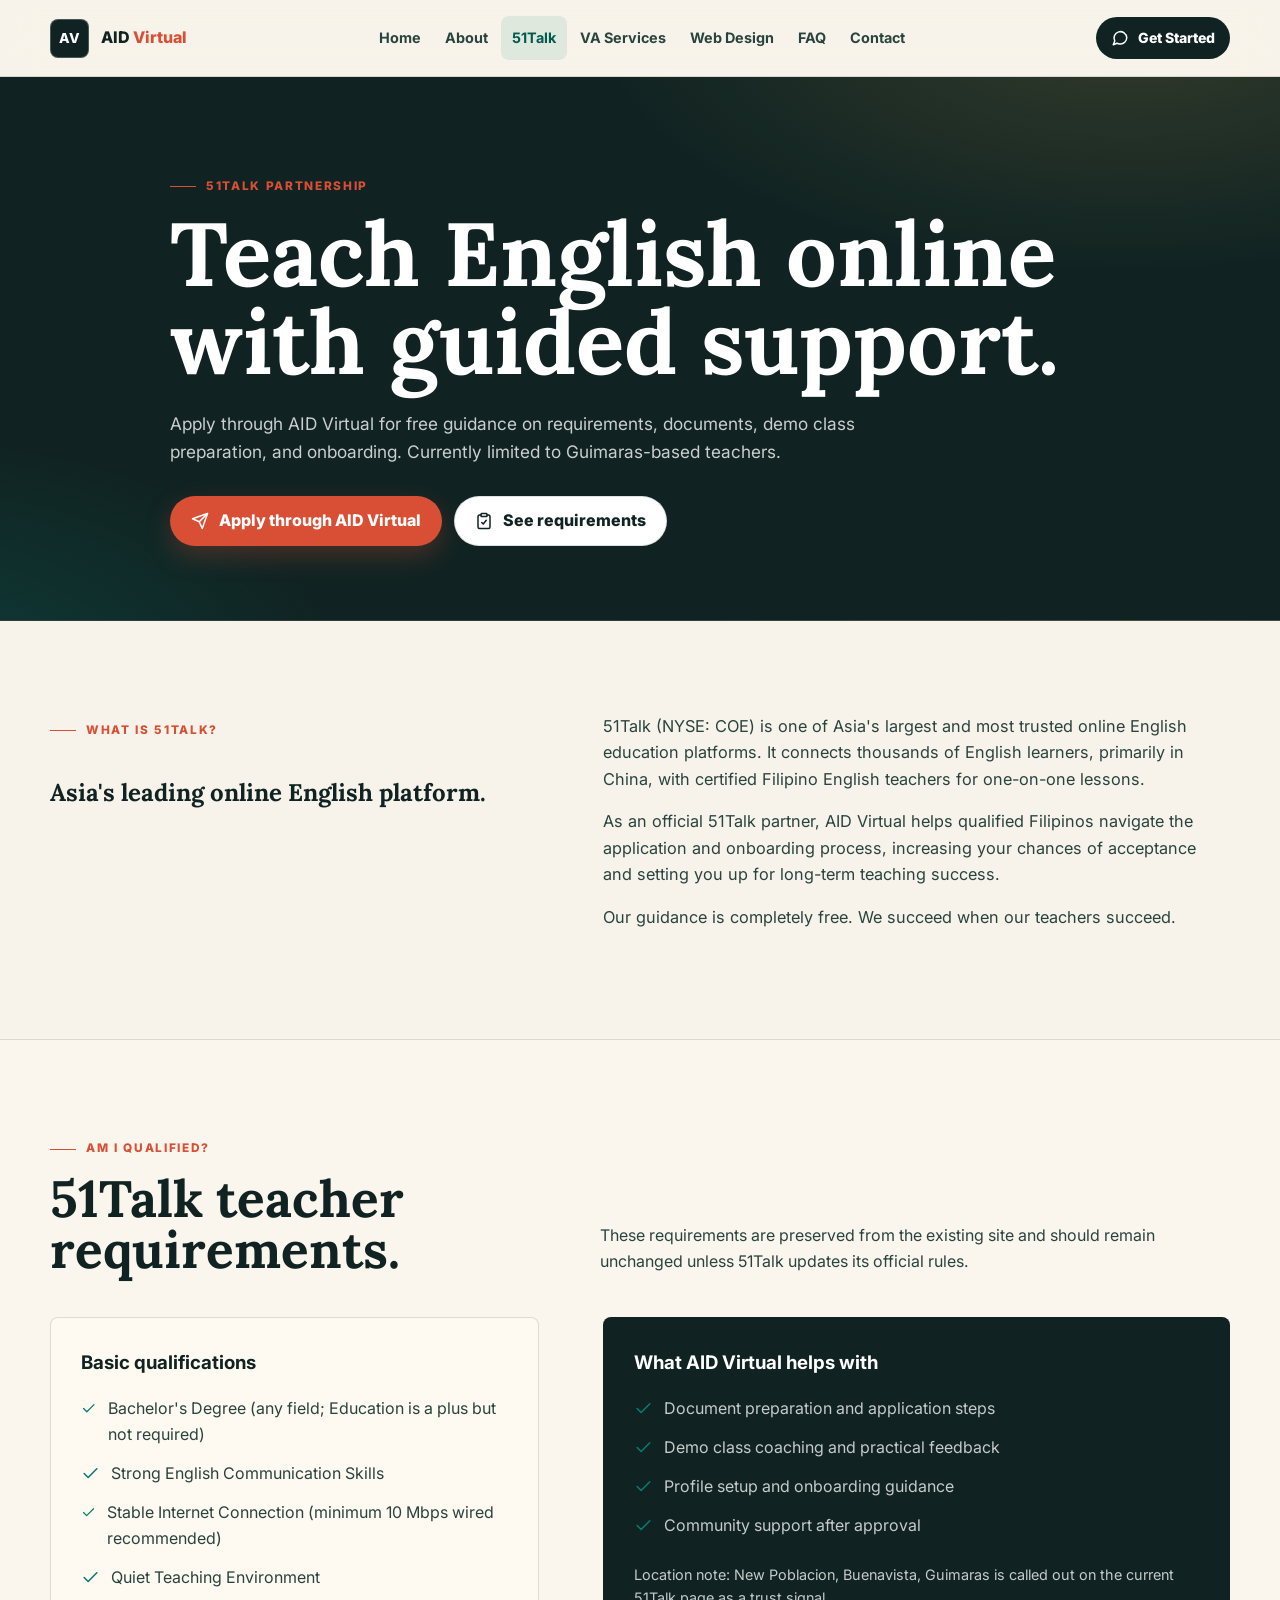
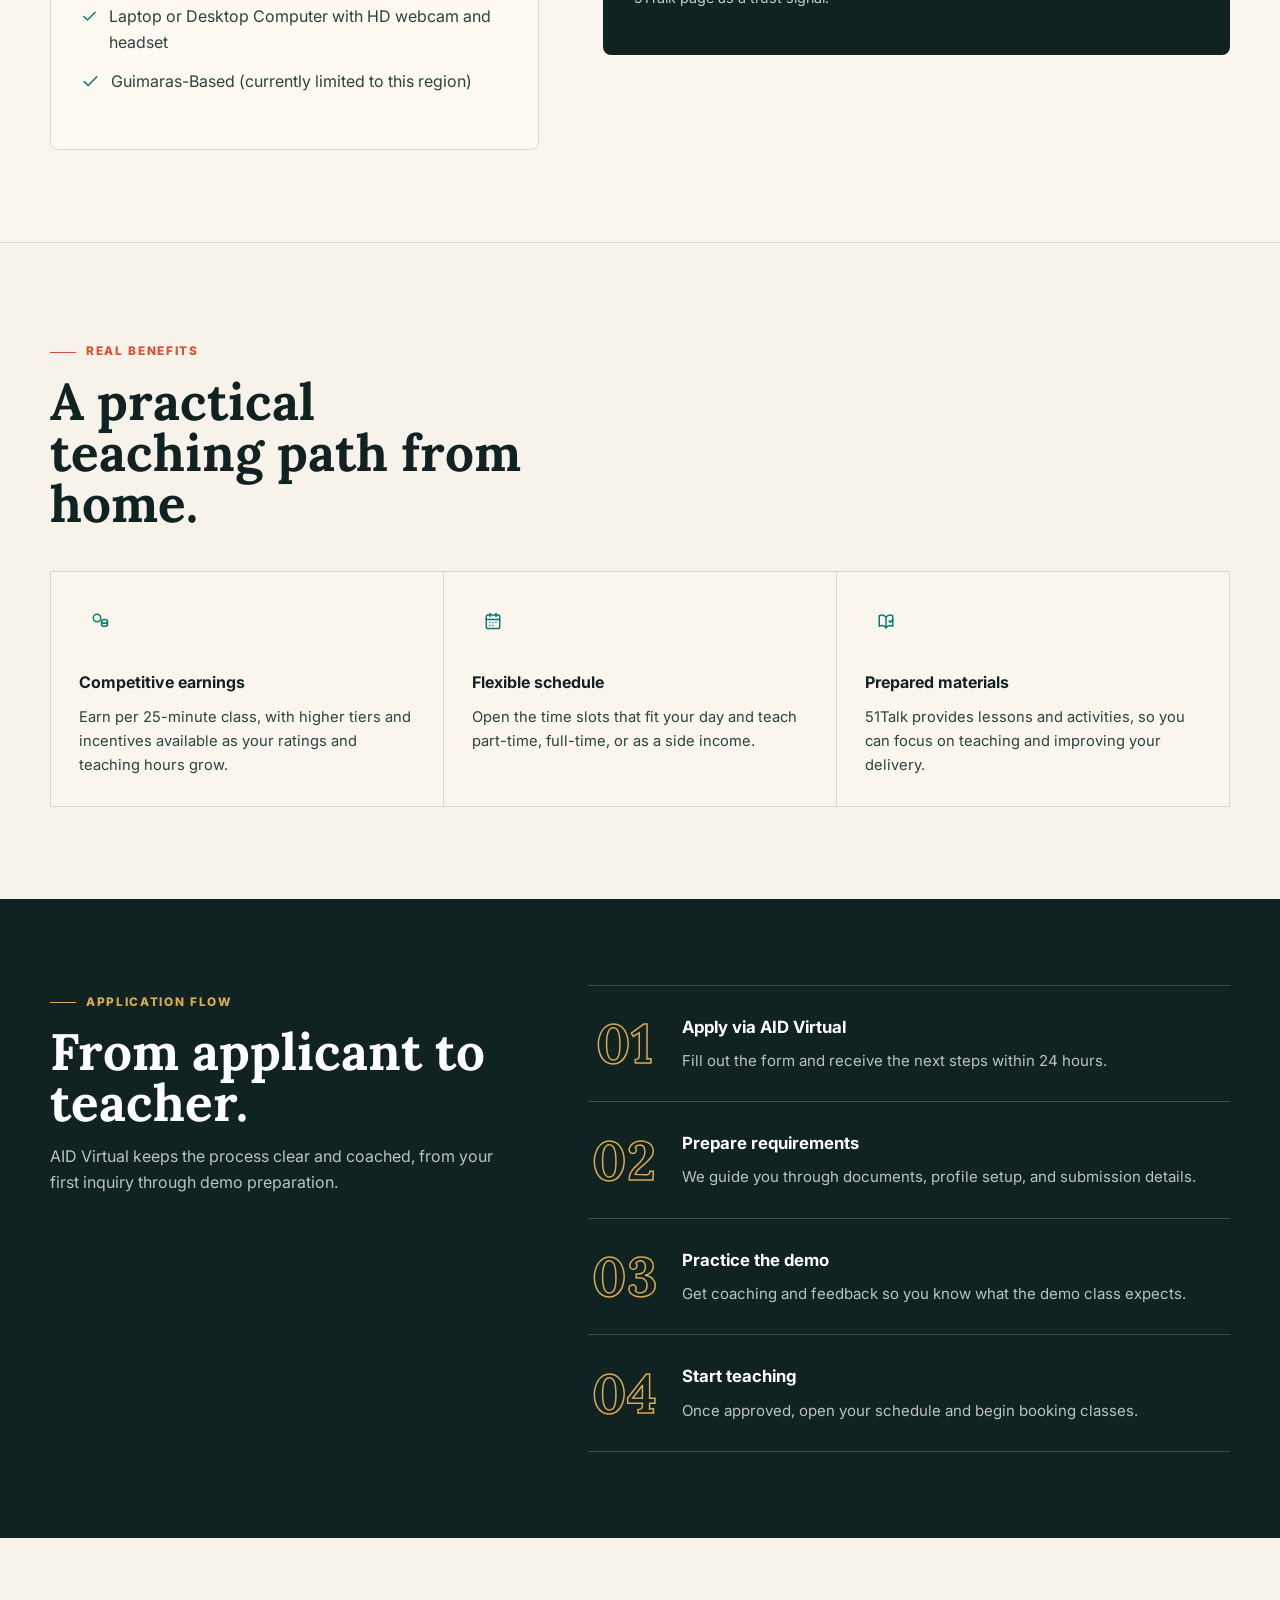
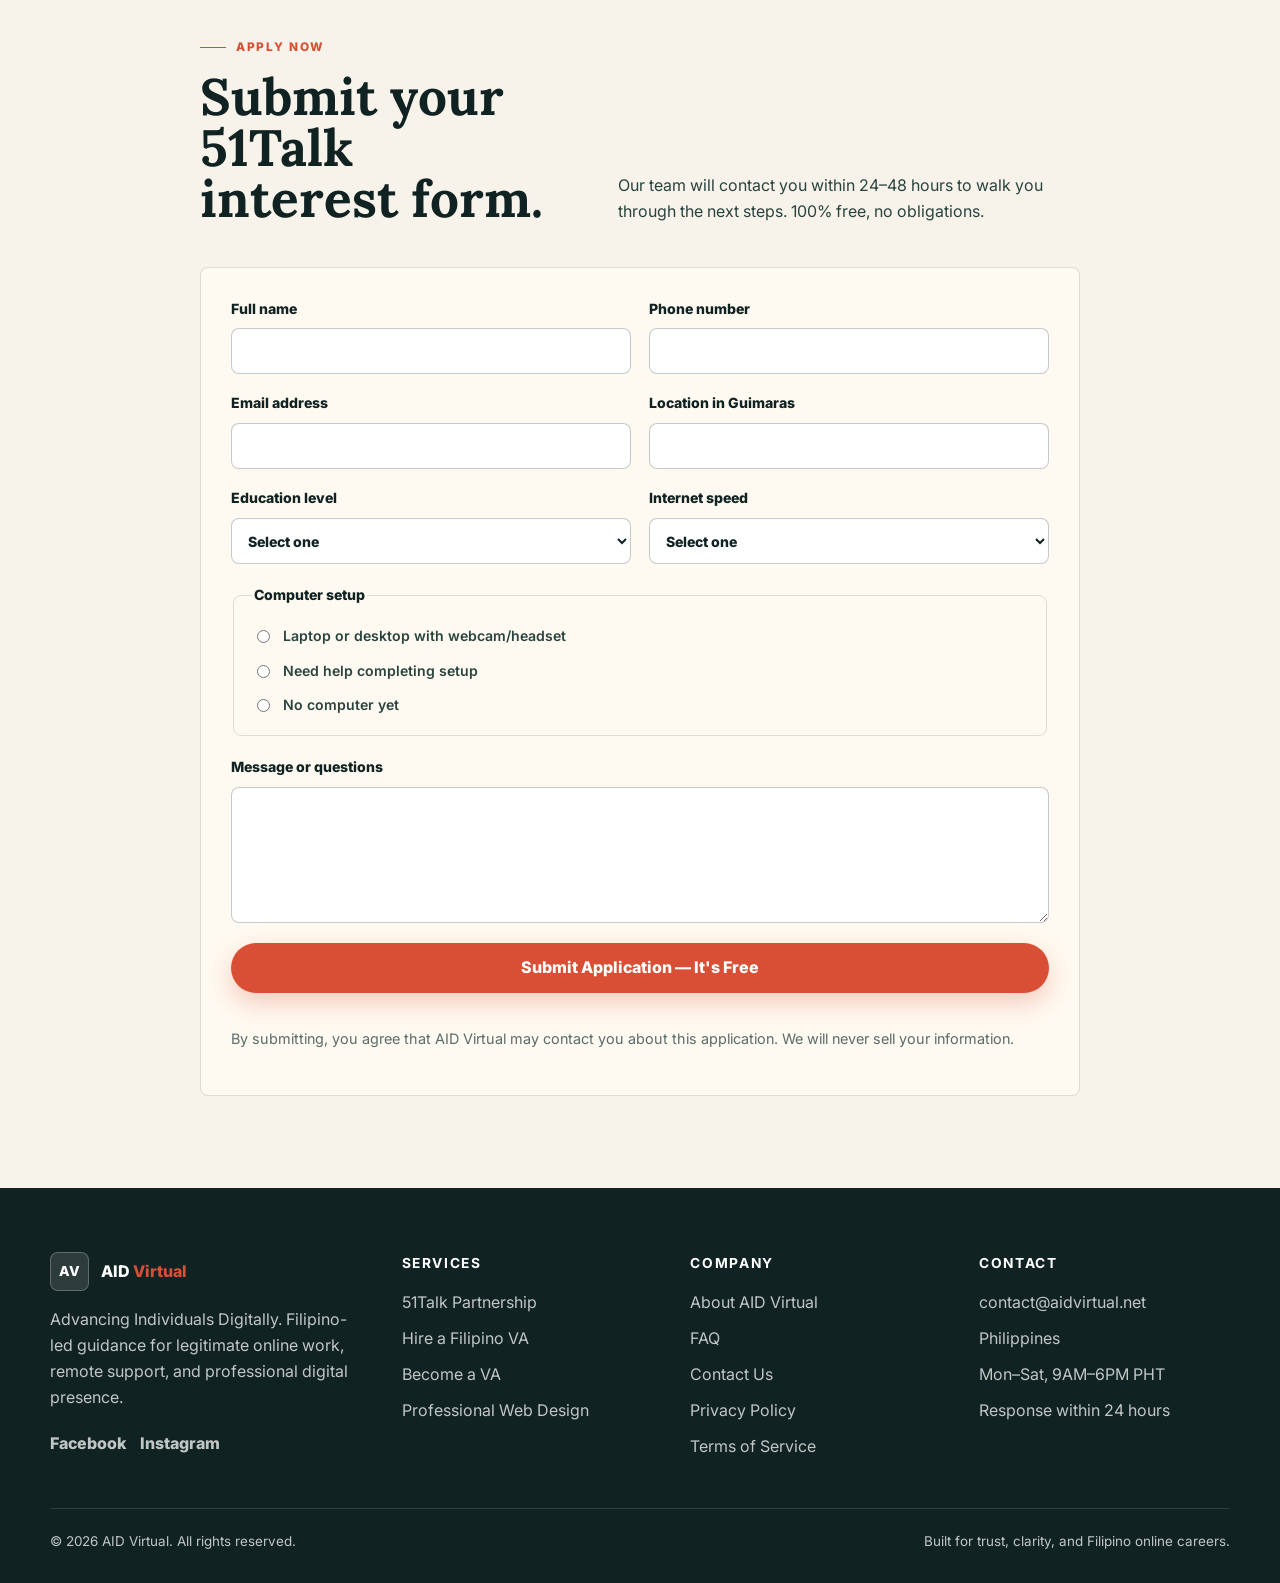
==== commit a4b73e67: "Bold visual refresh: fix leaked copy, add marquee, richer hero, stronger hovers - Replace internal d" ====
--- a/51talk.html
+++ b/51talk.html
@@ -15,7 +15,9 @@
   <meta name="twitter:title" content="Teach English Online with 51Talk — AID Virtual Partner" />
   <meta name="twitter:description" content="Apply through AID Virtual to teach on 51Talk. Requirements, pay details, and free application guidance for Guimaras-based teachers." />
   <link rel="icon" type="image/svg+xml" href="data:image/svg+xml,%3Csvg xmlns='http://www.w3.org/2000/svg' viewBox='0 0 100 100'%3E%3Crect width='100' height='100' rx='16' fill='%23083531'/%3E%3Ctext x='50' y='60' text-anchor='middle' font-family='Arial' font-size='38' font-weight='700' fill='white'%3EAV%3C/text%3E%3C/svg%3E" />
-  <link rel="stylesheet" href="assets/css/fonts.css" />
+  <link rel="preconnect" href="https://fonts.googleapis.com" />
+  <link rel="preconnect" href="https://fonts.gstatic.com" crossorigin />
+  <link rel="stylesheet" href="https://fonts.googleapis.com/css2?family=Inter:wght@400;500;600;700;800&family=Lora:ital,wght@0,600;0,700;1,600;1,700&display=swap" />
   <link rel="stylesheet" href="assets/css/style.css" />
 
   <script src="assets/js/main.js" defer></script>
@@ -233,7 +235,7 @@
         </div>
       </div>
       <div class="footer-bottom">
-        <span>© 2025 AID Virtual. All rights reserved.</span>
+        <span>© 2026 AID Virtual. All rights reserved.</span>
         <span>Built for trust, clarity, and Filipino online careers.</span>
       </div>
     </footer>
--- a/assets/css/style.css
+++ b/assets/css/style.css
@@ -72,6 +72,7 @@
   color: var(--ink-2);
   font-size: 0.9rem;
   font-weight: 700;
+  transition: background 160ms ease, color 160ms ease;
 }
 .nav-menu a:hover, .nav-menu a.active, .nav-menu a[aria-current="page"] { background: rgba(8, 124, 112, 0.10); color: var(--teal-dark); }
 .header-cta {
@@ -194,8 +195,10 @@
 .pathway-intro { padding: 30px; background: var(--ink); color: var(--white); }
 .pathway-intro span { color: var(--gold); font-size: 0.74rem; font-weight: 800; text-transform: uppercase; letter-spacing: 0.14em; }
 .pathway-intro h2 { margin: 12px 0 0; color: var(--white); font-family: Inter, sans-serif; font-size: clamp(1.35rem, 2vw, 1.8rem); line-height: 1.12; }
-.path-card { min-height: 240px; display: flex; flex-direction: column; justify-content: space-between; padding: 30px; border-left: 1px solid var(--line); background: var(--surface); }
-.path-card:hover { background: var(--white); }
+.path-card { min-height: 240px; display: flex; flex-direction: column; justify-content: space-between; padding: 30px; border-left: 1px solid var(--line); background: var(--surface); transition: background 180ms ease, box-shadow 180ms ease; }
+.path-card:hover { background: var(--white); box-shadow: inset 0 3px 0 var(--coral); }
+.path-link .icon svg { transition: transform 180ms ease; }
+.path-card:hover .path-link .icon svg { transform: translateX(4px); }
 .path-card h3 { margin: 0 0 10px; font-family: Inter, sans-serif; font-size: 1.14rem; }
 .path-card p { margin: 0; color: var(--ink-2); font-size: 0.94rem; }
 .path-link { display: inline-flex; align-items: center; gap: 8px; margin-top: 22px; color: var(--teal-dark); font-weight: 800; font-size: 0.92rem; }
@@ -228,7 +231,11 @@
   border-right: 1px solid var(--line);
   border-bottom: 1px solid var(--line);
   background: rgba(255,250,241,0.56);
-}
+  transition: background 180ms ease;
+}
+.card:hover { background: var(--white); }
+.card-link .card { height: 100%; }
+.card-link:hover .card { background: var(--white); box-shadow: inset 0 3px 0 var(--teal); }
 .card-icon {
   width: 42px;
   height: 42px;
@@ -441,6 +448,128 @@
   justify-content: space-between;
   gap: 20px;
   font-size: 0.84rem;
+}
+::selection { background: rgba(8, 124, 112, 0.22); }
+a:focus-visible, button:focus-visible, input:focus-visible, select:focus-visible, textarea:focus-visible {
+  outline: 3px solid var(--teal);
+  outline-offset: 2px;
+  border-radius: var(--radius);
+}
+.button-primary { box-shadow: 0 10px 26px rgba(217, 79, 53, 0.28); }
+.footer a, .faq-question svg { transition: color 160ms ease, transform 200ms ease; }
+@media (prefers-reduced-motion: reduce) {
+  html { scroll-behavior: auto; }
+  *, *::before, *::after { transition-duration: 0.01ms !important; animation-duration: 0.01ms !important; }
+}
+.js-reveal .reveal {
+  opacity: 0;
+  transform: translateY(18px);
+  transition: opacity 520ms ease, transform 520ms ease;
+}
+.js-reveal .reveal.in-view { opacity: 1; transform: none; }
+@media (prefers-reduced-motion: reduce) {
+  .js-reveal .reveal { opacity: 1; transform: none; }
+}
+
+/* ——— Bold visual pass ——— */
+.button, .header-cta { border-radius: 999px; }
+.home-hero {
+  background-image:
+    linear-gradient(100deg, rgba(4, 38, 34, 0.97) 0%, rgba(6, 32, 29, 0.87) 46%, rgba(10, 70, 60, 0.36) 100%),
+    url("../images/hero-remote-work.webp");
+}
+.home-hero h1 em, .page-hero h1 em { font-style: italic; color: var(--gold); }
+.kicker::before { content: ""; width: 26px; height: 1px; background: currentColor; }
+
+.marquee {
+  overflow: hidden;
+  margin-top: 64px;
+  padding: 15px 0;
+  background: var(--coral);
+  color: var(--white);
+  border-block: 1px solid rgba(0, 0, 0, 0.08);
+}
+.marquee-track {
+  display: flex;
+  align-items: center;
+  gap: 44px;
+  width: max-content;
+  font-weight: 800;
+  font-size: 0.8rem;
+  letter-spacing: 0.16em;
+  text-transform: uppercase;
+  animation: marquee 34s linear infinite;
+}
+.marquee-track span { white-space: nowrap; }
+@keyframes marquee { to { transform: translateX(calc(-50% - 22px)); } }
+@media (prefers-reduced-motion: reduce) {
+  .marquee-track { animation: none; flex-wrap: wrap; width: auto; justify-content: center; }
+}
+
+.pathways { counter-reset: path; }
+.path-card { position: relative; counter-increment: path; overflow: hidden; }
+.path-card::after {
+  content: "0" counter(path);
+  position: absolute;
+  right: 18px;
+  bottom: -12px;
+  font-family: Lora, Georgia, serif;
+  font-weight: 700;
+  font-size: 5.2rem;
+  line-height: 1;
+  color: rgba(16, 35, 34, 0.08);
+  pointer-events: none;
+  transition: color 200ms ease;
+}
+.path-card h3, .path-card p, .path-card .path-label { transition: color 200ms ease; }
+.path-card:hover { background: var(--ink); box-shadow: inset 0 3px 0 var(--coral); }
+.path-card:hover h3 { color: var(--white); }
+.path-card:hover p { color: rgba(255, 255, 255, 0.78); }
+.path-card:hover .path-label, .path-card:hover .path-link { color: var(--gold); }
+.path-card:hover::after { color: rgba(255, 255, 255, 0.14); }
+
+.steps article > span {
+  width: auto;
+  height: auto;
+  background: transparent;
+  font-family: Lora, Georgia, serif;
+  font-weight: 700;
+  font-size: 3.4rem;
+  line-height: 1;
+  color: var(--gold);
+}
+@supports (-webkit-text-stroke: 1px black) {
+  .steps article > span { color: transparent; -webkit-text-stroke: 1.5px var(--gold); }
+}
+.metric-panel strong { font-family: Lora, Georgia, serif; color: var(--coral); }
+.quote-card { border-left-color: var(--gold); }
+.quote-card::before {
+  content: "\201C";
+  display: block;
+  margin-bottom: 6px;
+  font-family: Lora, Georgia, serif;
+  font-size: 5.4rem;
+  line-height: 0.7;
+  color: var(--gold);
+}
+
+.cta {
+  background: linear-gradient(120deg, #0a1f1d 0%, #114038 55%, #0a1f1d 100%);
+  border-color: rgba(255, 255, 255, 0.14);
+}
+.cta h2 { color: var(--white); }
+.cta p { color: rgba(255, 255, 255, 0.76); }
+.cta .kicker { color: var(--gold); }
+.cta .button-dark { background: var(--coral); }
+.cta .button-dark:hover { background: var(--coral-dark); }
+.cta .button-light { background: transparent; color: var(--white); border-color: rgba(255, 255, 255, 0.42); }
+.cta .button-light:hover { border-color: var(--white); background: rgba(255, 255, 255, 0.08); }
+
+.page-hero {
+  background:
+    radial-gradient(860px 420px at 88% -12%, rgba(217, 172, 82, 0.18), transparent 62%),
+    radial-gradient(720px 400px at -8% 112%, rgba(8, 124, 112, 0.30), transparent 62%),
+    var(--ink);
 }
 @media (max-width: 1100px) {
   .pathways, .pricing-grid { grid-template-columns: repeat(2, 1fr); }
@@ -481,7 +610,7 @@
   .home-hero h1 { font-size: clamp(4.2rem, 23vw, 7rem); }
   .hero-actions .button, .cta-actions .button { width: 100%; }
   .hero-proof { display: none; }
-  .pathways { margin-top: -170px; grid-template-columns: 1fr; }
+  .pathways { margin-top: -40px; grid-template-columns: 1fr; }
   .path-card { border-left: 0; border-top: 1px solid var(--line); min-height: auto; padding: 24px; }
   .section { padding: 70px 0; }
   .page-hero { padding: 74px 0 58px; }
